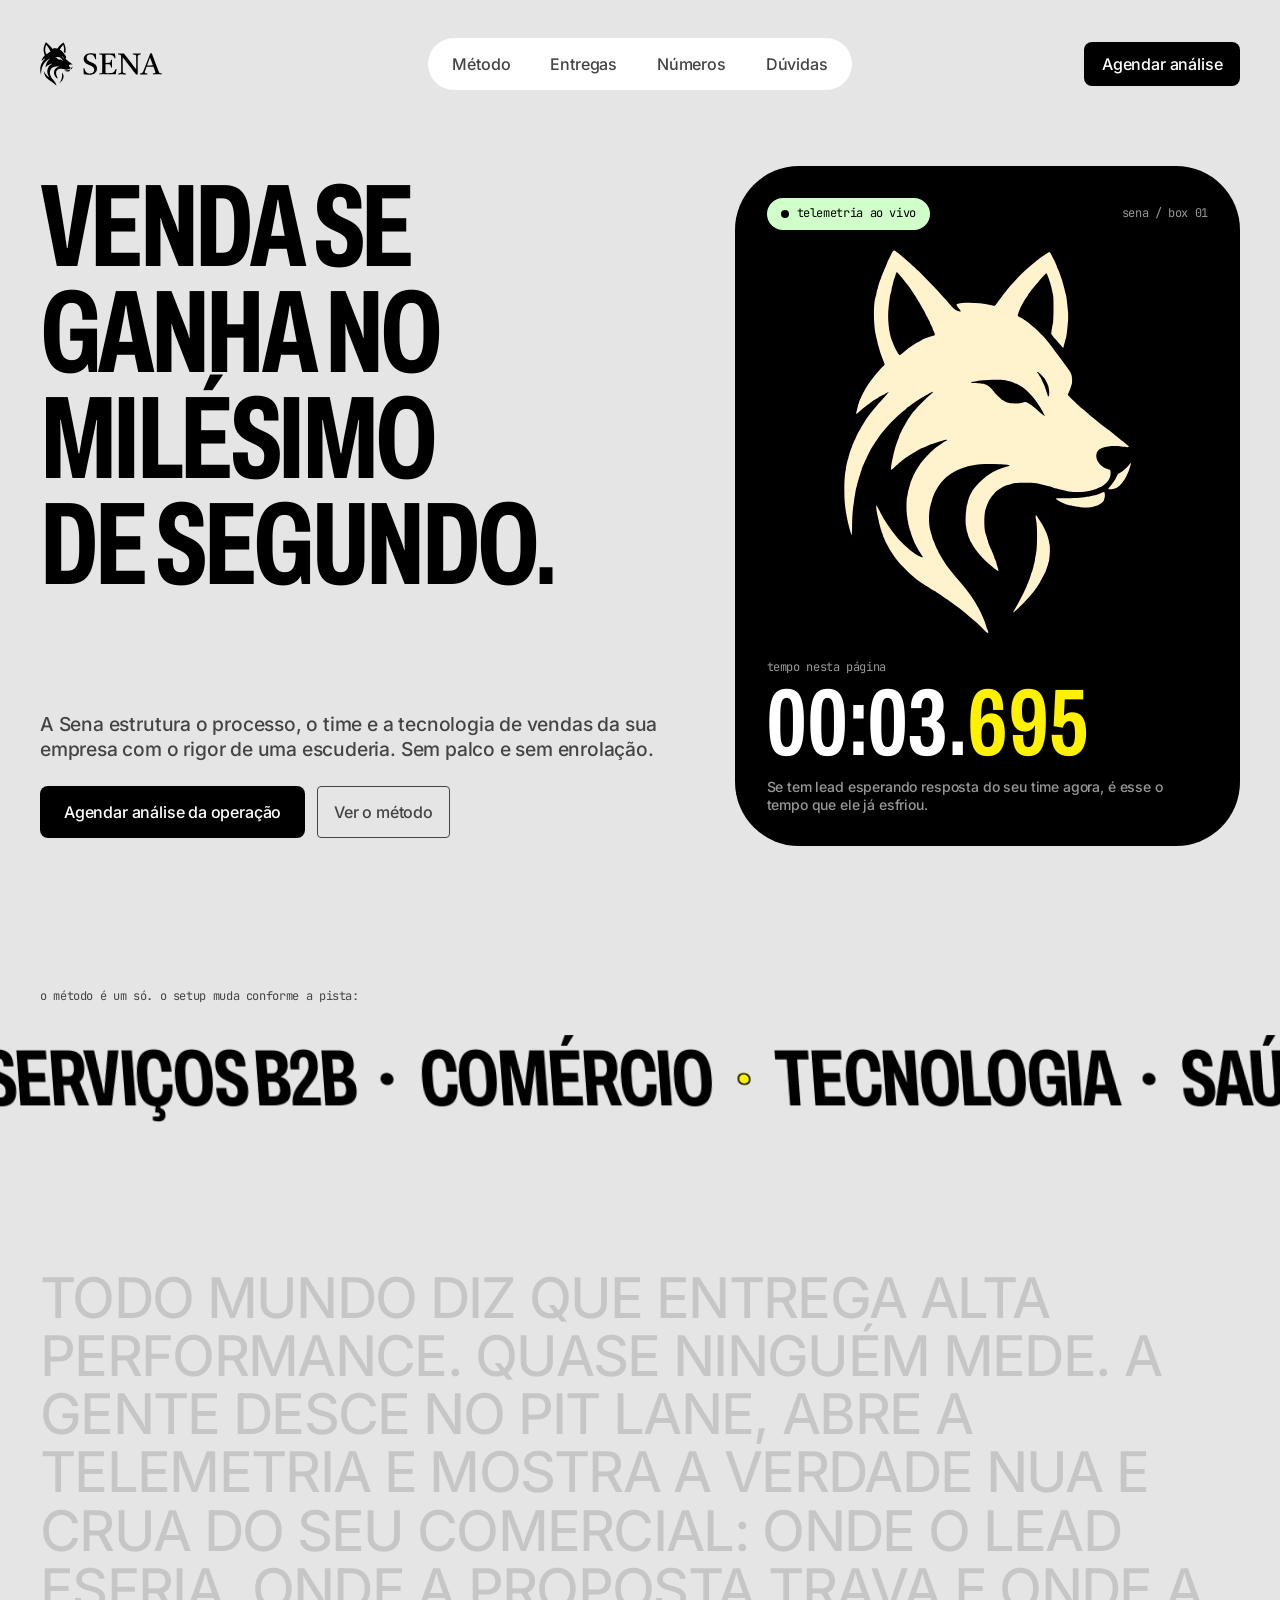
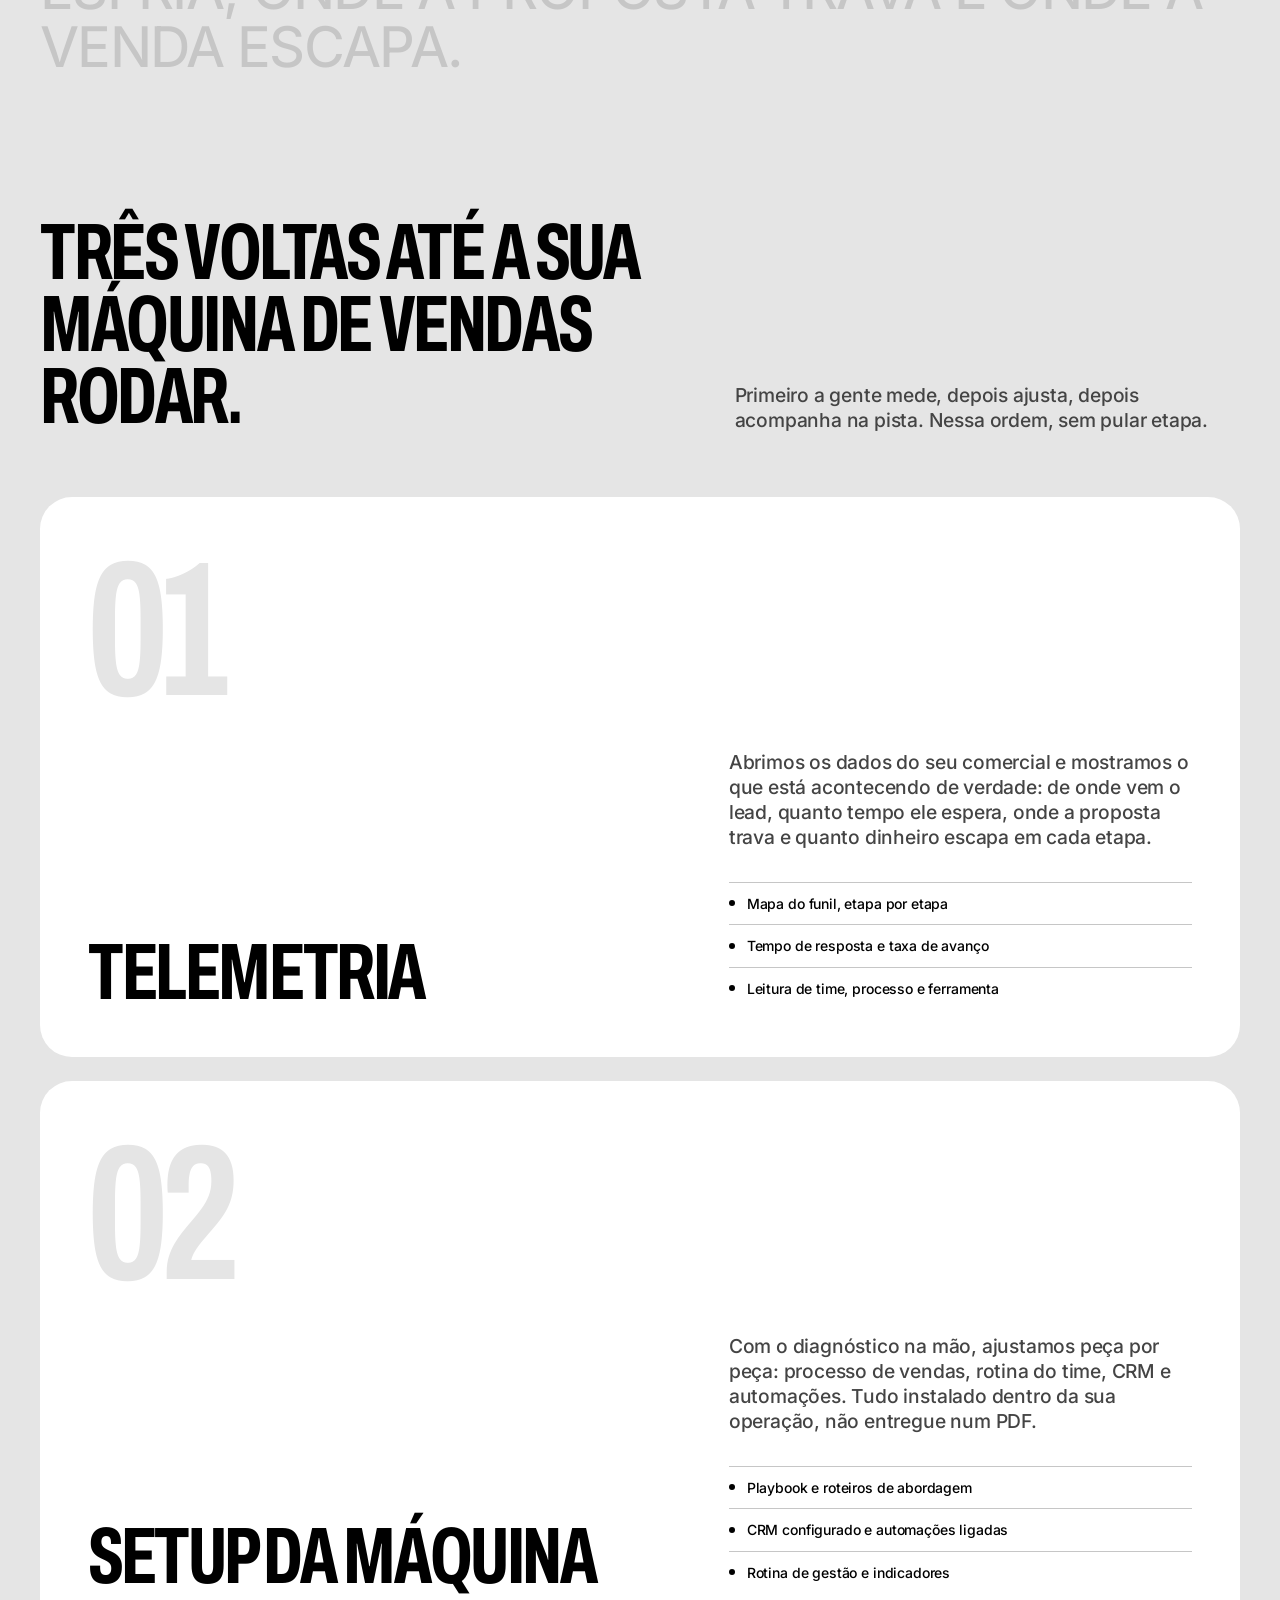
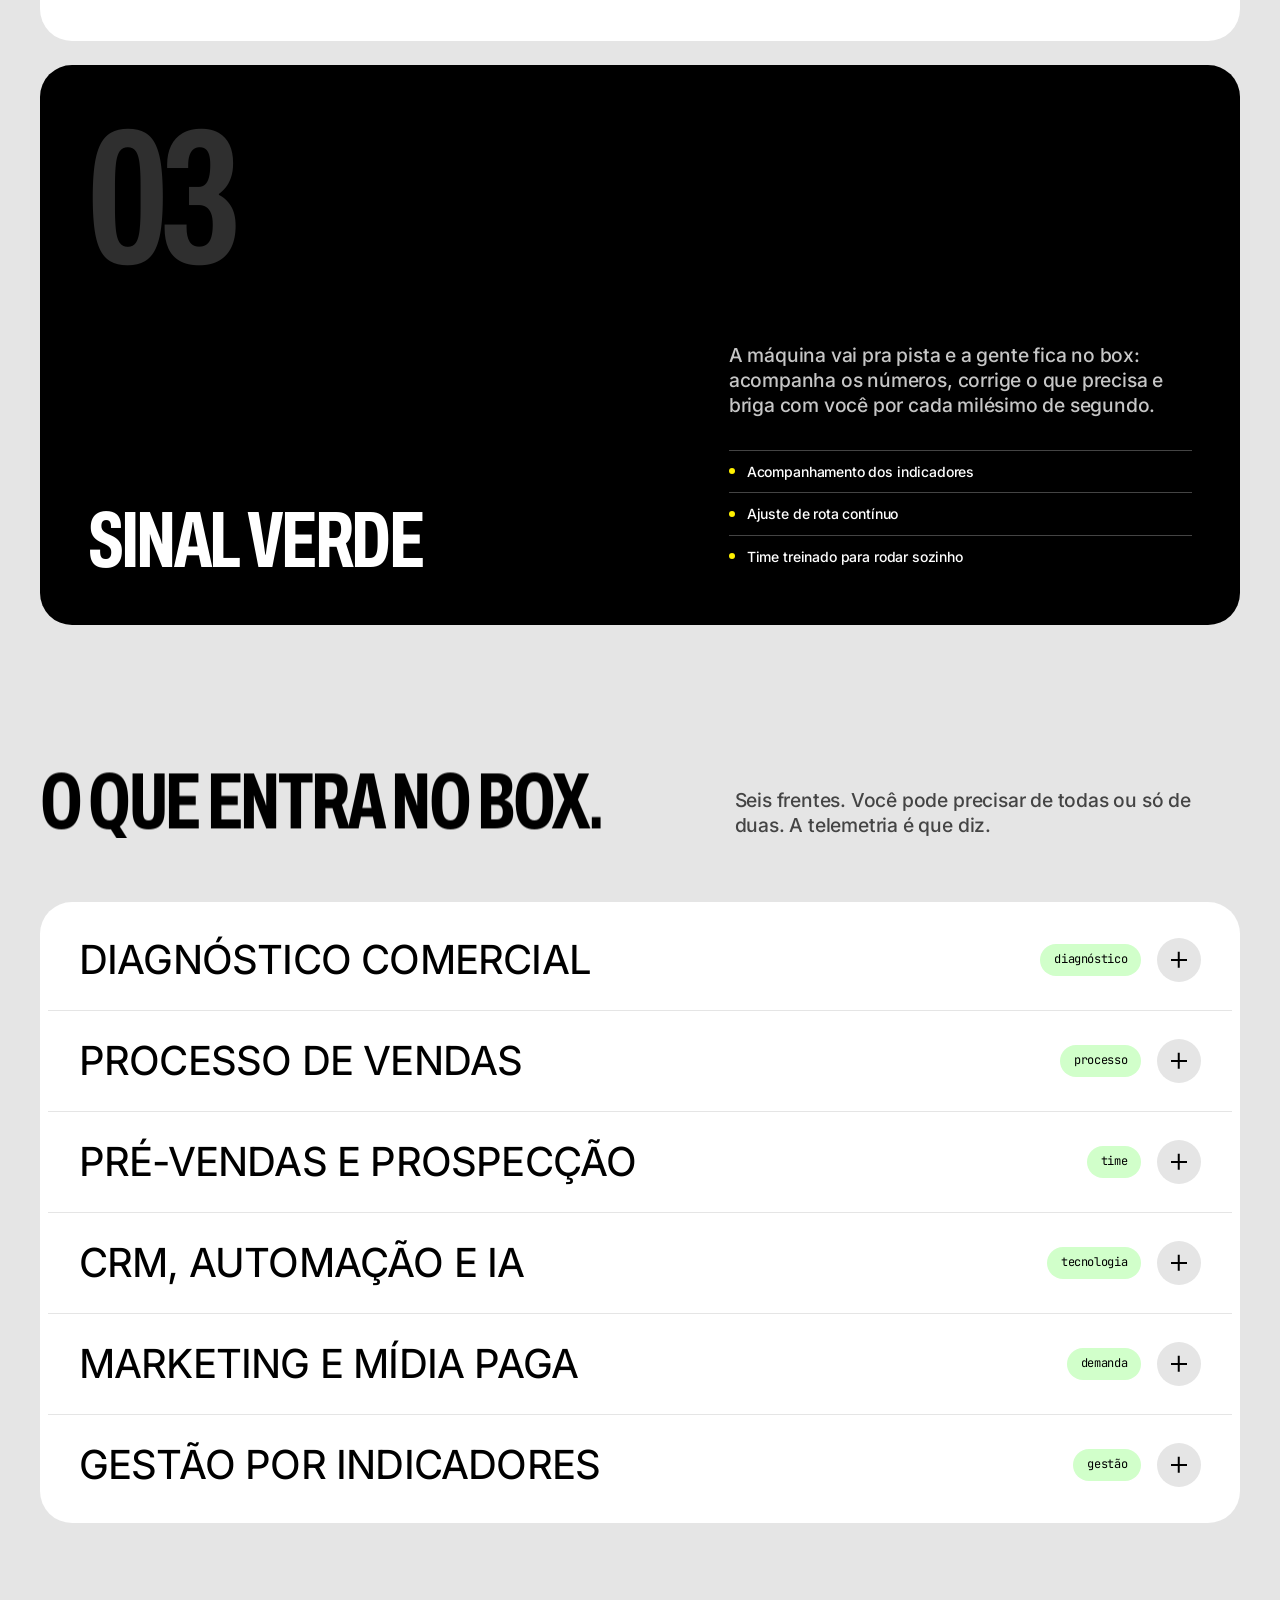
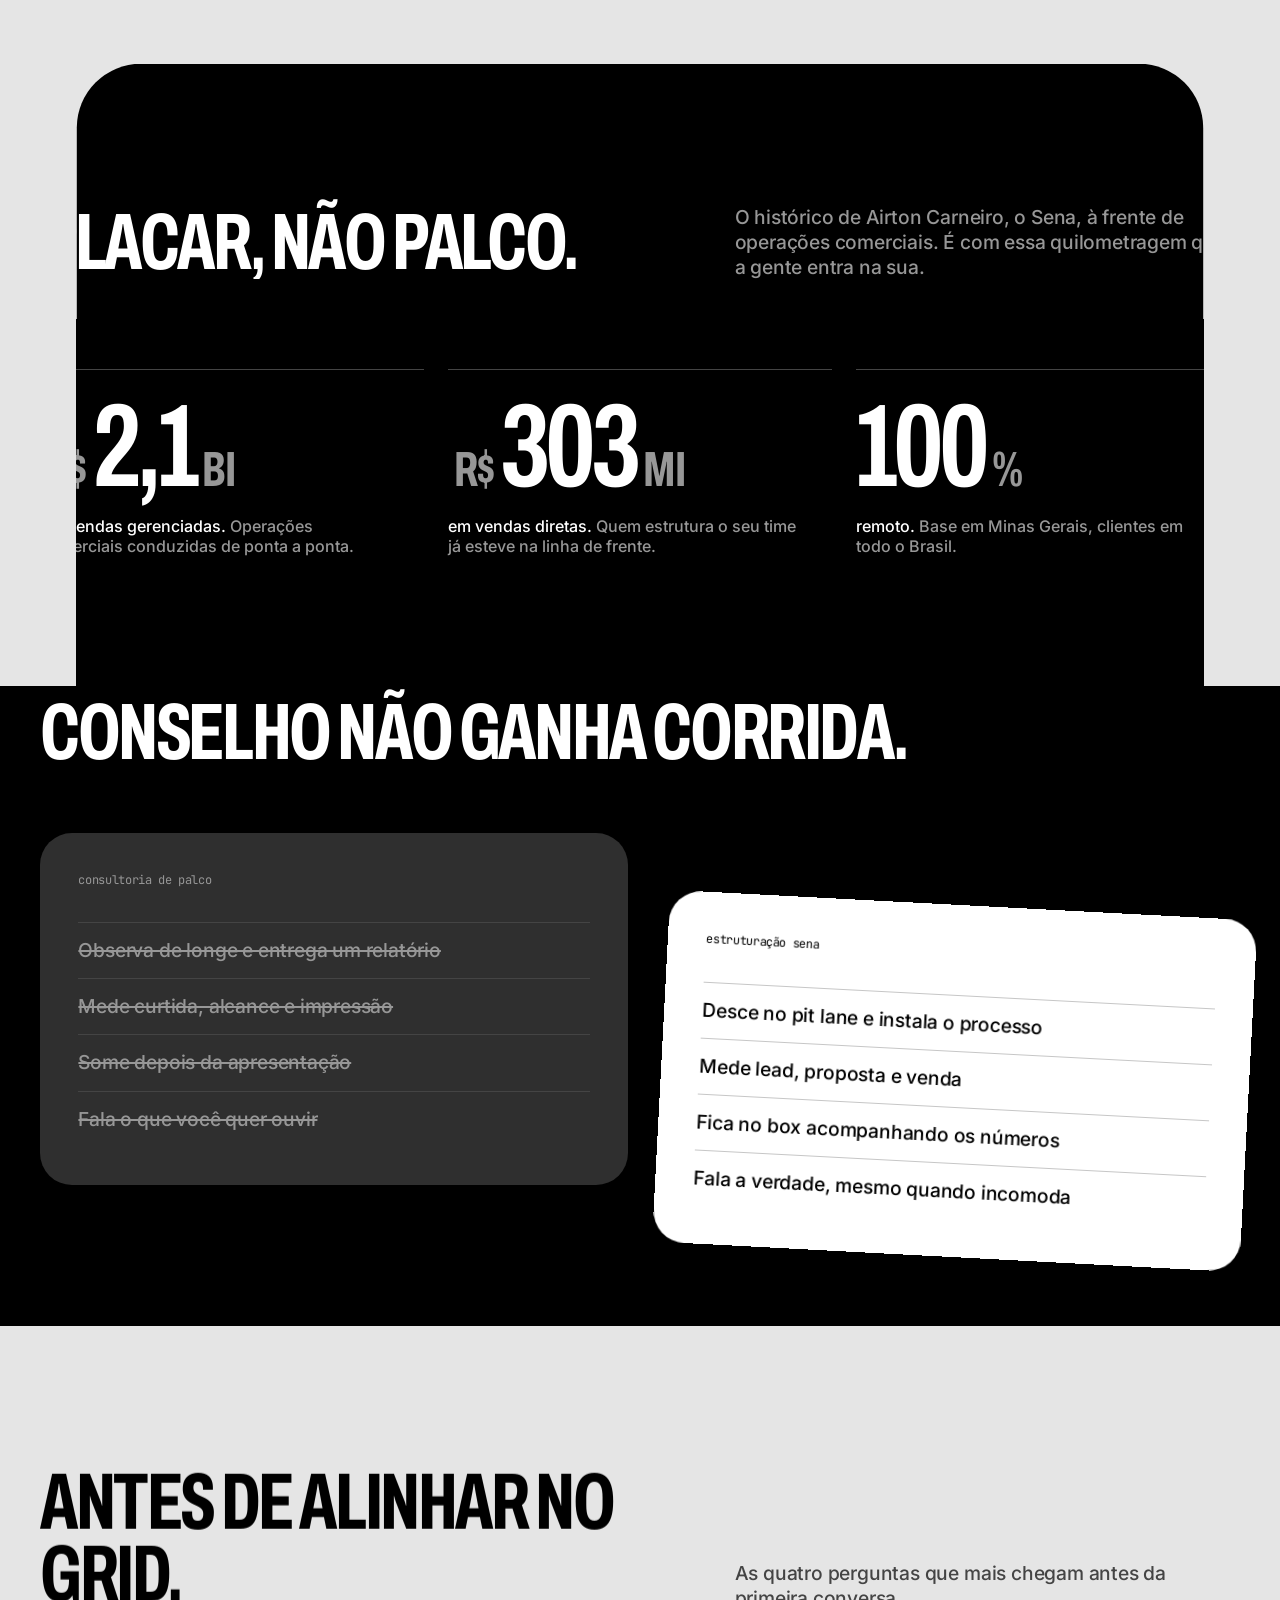
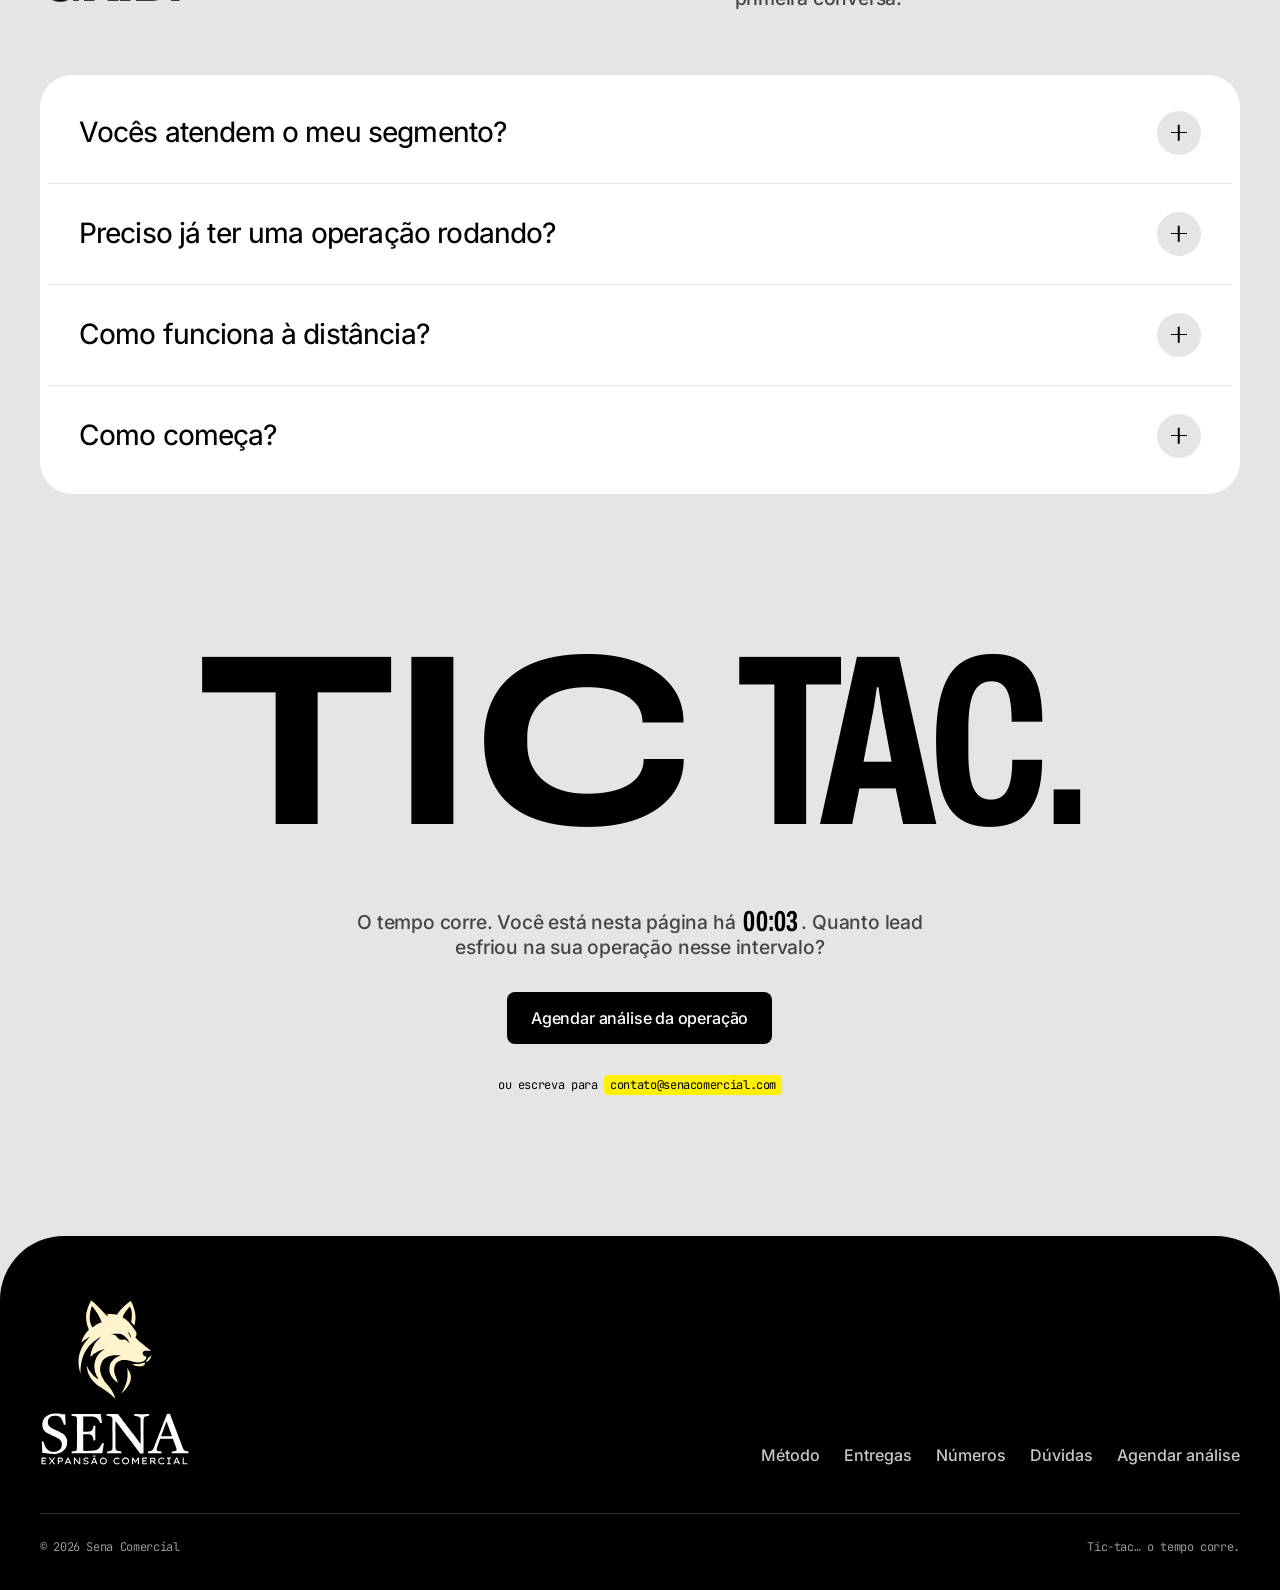
==== index.html @ d9490a7b "site institucional: pagina generica" ====
<!doctype html>
<html lang="pt-BR">
<head>
<meta charset="utf-8">
<meta name="viewport" content="width=device-width, initial-scale=1, viewport-fit=cover">
<title>Sena Comercial — estruturação comercial com rigor de escuderia</title>
<meta name="description" content="A Sena estrutura o processo, o time e a tecnologia de vendas da sua empresa. Diagnóstico, setup e acompanhamento, sem enrolação.">
<meta name="theme-color" content="#e5e5e5">
<link rel="canonical" href="https://senacomercial.com/">
<meta property="og:type" content="website">
<meta property="og:locale" content="pt_BR">
<meta property="og:url" content="https://senacomercial.com/">
<meta property="og:title" content="Sena Comercial — venda se ganha no milésimo de segundo">
<meta property="og:description" content="Estruturação comercial com rigor de escuderia: telemetria, setup da máquina e sinal verde.">
<meta property="og:image" content="https://senacomercial.com/assets/img/og.png">
<meta name="twitter:card" content="summary_large_image">
<link rel="icon" href="/favicon.svg" type="image/svg+xml">
<link rel="preload" href="/assets/fonts/archivo.woff2" as="font" type="font/woff2" crossorigin>
<link rel="preload" href="/assets/fonts/inter.woff2" as="font" type="font/woff2" crossorigin>
<link rel="stylesheet" href="/assets/site.css">
<script>document.documentElement.classList.add('js')</script>
</head>
<body>

<div class="start on-dark" aria-hidden="true">
  <div class="start-lights"><i></i><i></i><i></i><i></i><i></i></div>
  <p class="mono start-label">aguardando a largada</p>
</div>

<header class="nav">
  <div class="nav-in">
    <a class="nav-logo" href="#topo" aria-label="Sena Comercial, início">
      <span class="wolf"></span><span class="sena-word"></span>
    </a>
    <nav class="nav-links" aria-label="Seções">
      <a href="#metodo">Método</a>
      <a href="#entregas">Entregas</a>
      <a href="#numeros">Números</a>
      <a href="#duvidas">Dúvidas</a>
    </nav>
    <a class="btn btn-dark btn-sm" data-cta href="#contato">Agendar análise</a>
  </div>
</header>

<main id="topo">

  <section class="hero">
    <div class="wrap hero-grid">
      <div class="hero-copy">
        <h1 class="display display-xl" aria-label="Venda se ganha no milésimo de segundo.">
          <span class="line" aria-hidden="true"><span class="line-in">Venda se</span></span>
          <span class="line" aria-hidden="true"><span class="line-in">ganha no</span></span>
          <span class="line" aria-hidden="true"><span class="line-in">milésimo</span></span>
          <span class="line" aria-hidden="true"><span class="line-in">de segundo.</span></span>
        </h1>
        <div class="hero-sub" data-hero-fade>
          <p class="lead">A Sena estrutura o processo, o time e a tecnologia de vendas da sua empresa com o rigor de uma escuderia. Sem palco e sem enrolação.</p>
          <div class="hero-actions">
            <a class="btn btn-dark" data-cta data-magnetic href="#contato">Agendar análise da operação</a>
            <a class="btn btn-ghost" href="#metodo">Ver o método</a>
          </div>
        </div>
      </div>

      <aside class="pit on-dark" data-pit aria-label="Cronômetro da sua visita">
        <div class="pit-top">
          <span class="tag"><i class="live-dot"></i>telemetria ao vivo</span>
          <span class="mono">sena / box 01</span>
        </div>
        <div class="pit-wolf" data-pit-wolf><span class="wolf"></span></div>
        <div class="pit-bottom">
          <span class="mono">tempo nesta página</span>
          <span class="timer" data-timer="hero" aria-hidden="true"></span>
          <p class="pit-note">Se tem lead esperando resposta do seu time agora, é esse o tempo que ele já esfriou.</p>
        </div>
      </aside>
    </div>
  </section>

  <section class="segments" aria-label="Segmentos atendidos">
    <div class="wrap"><p class="mono segments-label">o método é um só. o setup muda conforme a pista:</p></div>
    <div class="marquee display display-lg" data-marquee>
      <div class="marquee-track">
        <span>Imobiliário</span><span>Agências</span><span>Serviços B2B</span><span>Comércio</span><span>Tecnologia</span><span>Saúde</span><span>Educação</span><span>Indústria</span>
      </div>
    </div>
  </section>

  <section class="manifesto">
    <div class="wrap">
      <p data-scrub>Todo mundo diz que entrega alta performance. Quase ninguém mede. A gente desce no pit lane, abre a telemetria e mostra a verdade nua e crua do seu comercial: onde o lead esfria, onde a proposta trava e onde a venda escapa.</p>
    </div>
  </section>

  <section class="method" id="metodo">
    <div class="wrap">
      <div class="section-head">
        <h2 class="display display-lg">Três voltas até a sua máquina de vendas rodar.</h2>
        <p class="lead">Primeiro a gente mede, depois ajusta, depois acompanha na pista. Nessa ordem, sem pular etapa.</p>
      </div>
      <ol class="steps">
        <li class="step" data-step>
          <div class="step-head">
            <span class="display step-num" aria-hidden="true">01</span>
            <h3 class="display display-lg">Telemetria</h3>
          </div>
          <div class="step-body">
            <p>Abrimos os dados do seu comercial e mostramos o que está acontecendo de verdade: de onde vem o lead, quanto tempo ele espera, onde a proposta trava e quanto dinheiro escapa em cada etapa.</p>
            <ul class="step-list">
              <li>Mapa do funil, etapa por etapa</li>
              <li>Tempo de resposta e taxa de avanço</li>
              <li>Leitura de time, processo e ferramenta</li>
            </ul>
          </div>
        </li>
        <li class="step" data-step>
          <div class="step-head">
            <span class="display step-num" aria-hidden="true">02</span>
            <h3 class="display display-lg">Setup da máquina</h3>
          </div>
          <div class="step-body">
            <p>Com o diagnóstico na mão, ajustamos peça por peça: processo de vendas, rotina do time, CRM e automações. Tudo instalado dentro da sua operação, não entregue num PDF.</p>
            <ul class="step-list">
              <li>Playbook e roteiros de abordagem</li>
              <li>CRM configurado e automações ligadas</li>
              <li>Rotina de gestão e indicadores</li>
            </ul>
          </div>
        </li>
        <li class="step step-dark on-dark" data-step>
          <div class="step-head">
            <span class="display step-num" aria-hidden="true">03</span>
            <h3 class="display display-lg">Sinal verde</h3>
          </div>
          <div class="step-body">
            <p>A máquina vai pra pista e a gente fica no box: acompanha os números, corrige o que precisa e briga com você por cada milésimo de segundo.</p>
            <ul class="step-list">
              <li>Acompanhamento dos indicadores</li>
              <li>Ajuste de rota contínuo</li>
              <li>Time treinado para rodar sozinho</li>
            </ul>
          </div>
        </li>
      </ol>
    </div>
  </section>

  <section class="deliver" id="entregas">
    <div class="wrap">
      <div class="section-head">
        <h2 class="display display-lg">O que entra no box.</h2>
        <p class="lead">Seis frentes. Você pode precisar de todas ou só de duas. A telemetria é que diz.</p>
      </div>
      <div class="acc" data-acc>
        <div class="acc-item">
          <button class="acc-btn" aria-expanded="false"><span class="heading">Diagnóstico comercial</span><span class="tag">diagnóstico</span><i class="acc-icon"></i></button>
          <div class="acc-panel"><div><p>Uma leitura completa do seu funil, do primeiro contato ao contrato assinado. Você sai sabendo exatamente o que precisa ser feito e em que ordem.</p></div></div>
        </div>
        <div class="acc-item">
          <button class="acc-btn" aria-expanded="false"><span class="heading">Processo de vendas</span><span class="tag">processo</span><i class="acc-icon"></i></button>
          <div class="acc-panel"><div><p>Etapas claras, roteiros de abordagem, cadência de follow-up e critérios de qualificação. O jeito de vender deixa de morar na cabeça de um vendedor e vira padrão do time.</p></div></div>
        </div>
        <div class="acc-item">
          <button class="acc-btn" aria-expanded="false"><span class="heading">Pré-vendas e prospecção</span><span class="tag">time</span><i class="acc-icon"></i></button>
          <div class="acc-panel"><div><p>Estrutura de SDR para responder rápido quem chega e ir atrás de quem ainda não chegou. Lista, abordagem, cadência e meta de reunião marcada.</p></div></div>
        </div>
        <div class="acc-item">
          <button class="acc-btn" aria-expanded="false"><span class="heading">CRM, automação e IA</span><span class="tag">tecnologia</span><i class="acc-icon"></i></button>
          <div class="acc-panel"><div><p>CRM configurado do jeito que o seu time usa, automações que tiram tarefa repetida da frente e agentes de IA onde eles de fato ganham tempo.</p></div></div>
        </div>
        <div class="acc-item">
          <button class="acc-btn" aria-expanded="false"><span class="heading">Marketing e mídia paga</span><span class="tag">demanda</span><i class="acc-icon"></i></button>
          <div class="acc-panel"><div><p>Campanhas e criativos pensados para gerar conversa de venda, não curtida. O marketing passa a ser cobrado pelo que o comercial fecha.</p></div></div>
        </div>
        <div class="acc-item">
          <button class="acc-btn" aria-expanded="false"><span class="heading">Gestão por indicadores</span><span class="tag">gestão</span><i class="acc-icon"></i></button>
          <div class="acc-panel"><div><p>Painel com os números que importam e uma rotina de acompanhamento. Você para de gerir por sensação e passa a decidir olhando o placar.</p></div></div>
        </div>
      </div>
    </div>
  </section>

  <section class="numbers on-dark" id="numeros" data-numbers>
    <div class="wrap">
      <div class="section-head">
        <h2 class="display display-lg">Placar, não palco.</h2>
        <p class="lead">O histórico de Airton Carneiro, o Sena, à frente de operações comerciais. É com essa quilometragem que a gente entra na sua.</p>
      </div>
      <dl class="stats">
        <div class="stat">
          <dt class="display stat-n"><small>R$</small><span data-count="2.1" data-dec="1">2,1</span><small>bi</small></dt>
          <dd><p><strong>em vendas gerenciadas.</strong> Operações comerciais conduzidas de ponta a ponta.</p></dd>
        </div>
        <div class="stat">
          <dt class="display stat-n"><small>R$</small><span data-count="303" data-dec="0">303</span><small>mi</small></dt>
          <dd><p><strong>em vendas diretas.</strong> Quem estrutura o seu time já esteve na linha de frente.</p></dd>
        </div>
        <div class="stat">
          <dt class="display stat-n"><span data-count="100" data-dec="0">100</span><small>%</small></dt>
          <dd><p><strong>remoto.</strong> Base em Minas Gerais, clientes em todo o Brasil.</p></dd>
        </div>
      </dl>
    </div>
  </section>

  <section class="versus on-dark">
    <div class="wrap">
      <h2 class="display display-lg">Conselho não ganha corrida.</h2>
      <div class="versus-grid">
        <div class="vcard vcard-a">
          <p class="mono">consultoria de palco</p>
          <ul>
            <li>Observa de longe e entrega um relatório</li>
            <li>Mede curtida, alcance e impressão</li>
            <li>Some depois da apresentação</li>
            <li>Fala o que você quer ouvir</li>
          </ul>
        </div>
        <div class="vcard vcard-b">
          <p class="mono">estruturação sena</p>
          <ul>
            <li>Desce no pit lane e instala o processo</li>
            <li>Mede lead, proposta e venda</li>
            <li>Fica no box acompanhando os números</li>
            <li>Fala a verdade, mesmo quando incomoda</li>
          </ul>
        </div>
      </div>
    </div>
  </section>

  <section class="faq" id="duvidas">
    <div class="wrap">
      <div class="section-head">
        <h2 class="display display-lg">Antes de alinhar no grid.</h2>
        <p class="lead">As quatro perguntas que mais chegam antes da primeira conversa.</p>
      </div>
      <div class="acc" data-acc>
        <div class="acc-item">
          <button class="acc-btn" aria-expanded="false"><span class="heading">Vocês atendem o meu segmento?</span><i class="acc-icon"></i></button>
          <div class="acc-panel"><div><p>Se a sua empresa tem lead chegando e alguém vendendo, sim. O método é o mesmo para imobiliário, agências, serviços, comércio e outros mercados. O que muda é o setup.</p></div></div>
        </div>
        <div class="acc-item">
          <button class="acc-btn" aria-expanded="false"><span class="heading">Preciso já ter uma operação rodando?</span><i class="acc-icon"></i></button>
          <div class="acc-panel"><div><p>Precisa. Nosso trabalho é diagnosticar e ajustar quem já vende e quer vender mais com a estrutura que tem. Sem histórico não existe telemetria para ler.</p></div></div>
        </div>
        <div class="acc-item">
          <button class="acc-btn" aria-expanded="false"><span class="heading">Como funciona à distância?</span><i class="acc-icon"></i></button>
          <div class="acc-panel"><div><p>A operação é 100% remota. As reuniões são por vídeo e o trabalho acontece dentro do seu CRM e dos seus números, com o seu time.</p></div></div>
        </div>
        <div class="acc-item">
          <button class="acc-btn" aria-expanded="false"><span class="heading">Como começa?</span><i class="acc-icon"></i></button>
          <div class="acc-panel"><div><p>Com a análise da operação: uma conversa em que olhamos os seus números e dizemos o que precisa ser feito. Se fizer sentido para os dois lados, partimos para a telemetria.</p></div></div>
        </div>
      </div>
    </div>
  </section>

  <section class="cta" id="contato">
    <div class="wrap">
      <h2 class="tictac" data-tictac aria-label="Tic-tac."><span aria-hidden="true">Tic</span><span aria-hidden="true">Tac.</span></h2>
      <div class="cta-body">
        <p class="lead">O tempo corre. Você está nesta página há <span class="timer" data-timer="cta" aria-hidden="true"></span>. Quanto lead esfriou na sua operação nesse intervalo?</p>
        <a class="btn btn-dark" data-cta data-magnetic href="#contato">Agendar análise da operação</a>
        <p class="mono cta-mail">ou escreva para <a data-mail href="mailto:contato@senacomercial.com">contato@senacomercial.com</a></p>
      </div>
    </div>
  </section>

</main>

<footer class="footer on-dark">
  <div class="wrap">
    <div class="footer-top">
      <a class="footer-logo" href="#topo" aria-label="Sena Expansão Comercial, voltar ao início">
        <span class="wolf"></span><span class="wordmark"></span>
      </a>
      <nav class="footer-links" aria-label="Rodapé">
        <a href="#metodo">Método</a>
        <a href="#entregas">Entregas</a>
        <a href="#numeros">Números</a>
        <a href="#duvidas">Dúvidas</a>
        <a data-cta href="#contato">Agendar análise</a>
      </nav>
    </div>
    <div class="footer-bottom mono">
      <span>© <span data-year>2026</span> Sena Comercial</span>
      <span>Tic-tac… o tempo corre.</span>
    </div>
  </div>
</footer>

<script src="/assets/vendor/gsap.min.js"></script>
<script src="/assets/vendor/ScrollTrigger.min.js"></script>
<script src="/assets/vendor/lenis.min.js"></script>
<script src="/assets/site.js"></script>
</body>
</html>
---- assets/site.css ----
/* sena comercial — site.css
   tokens seguem o DESIGN.md (brutalist editorial em canvas cinza quente) */

@font-face { font-family: "Archivo"; src: url(fonts/archivo.woff2) format("woff2"); font-weight: 100 900; font-stretch: 62% 125%; font-display: swap; }
@font-face { font-family: "Inter"; src: url(fonts/inter.woff2) format("woff2"); font-weight: 100 900; font-display: swap; }
@font-face { font-family: "JetBrains Mono"; src: url(fonts/jetbrains-mono.woff2) format("woff2"); font-weight: 400; font-display: swap; }

:root {
  --black: #000000;
  --white: #ffffff;
  --canvas: #e5e5e5;
  --mist: #f3f3f3;
  --ash: #c6c6c6;
  --smoke: #979797;
  --slate: #444444;
  --graphite: #2f2f2f;
  --mint: #d1ffca;
  --yellow: #fff100;
  --cream: #fff3ce; /* cor original do lobo na logo */

  --f-display: "Archivo", "Arial Narrow", "Helvetica Neue", Arial, sans-serif;
  --f-body: "Inter", ui-sans-serif, system-ui, -apple-system, "Segoe UI", Roboto, sans-serif;
  --f-mono: "JetBrains Mono", ui-monospace, SFMono-Regular, Menlo, Consolas, monospace;

  --page: 1200px;
  --gutter: 24px;
  --nav-h: 8rem;
  --section: clamp(80px, 11vw, 160px);
  --ease-out: cubic-bezier(.16, 1, .3, 1);

  box-sizing: border-box;
  padding-top: env(safe-area-inset-top, 0px);
  padding-bottom: env(safe-area-inset-bottom, 0px);
}

*, *::before, *::after { box-sizing: border-box; }
html { scroll-padding-top: 96px; -webkit-text-size-adjust: 100%; }
body {
  margin: 0;
  background: var(--canvas);
  color: var(--black);
  font: 500 16px/1.25 var(--f-body);
  -webkit-font-smoothing: antialiased;
  overflow-x: clip;
}
h1, h2, h3, p, ul, ol, dl, dd, figure { margin: 0; padding: 0; }
ul, ol { list-style: none; }
a { color: inherit; text-decoration: none; }
button { font: inherit; color: inherit; background: none; border: 0; padding: 0; cursor: pointer; text-align: inherit; }
img, svg { display: block; max-width: 100%; }
:focus-visible { outline: 2px solid var(--black); outline-offset: 3px; border-radius: 4px; }
.on-dark :focus-visible, .on-dark:focus-visible { outline-color: var(--yellow); }
::selection { background: var(--yellow); color: var(--black); }

.wrap { width: 100%; max-width: calc(var(--page) + var(--gutter) * 2); margin-inline: auto; padding-inline: var(--gutter); }
.sr-only { position: absolute; width: 1px; height: 1px; overflow: hidden; clip: rect(0 0 0 0); white-space: nowrap; }

/* ---------- tipografia ---------- */
.display {
  font-family: var(--f-display);
  font-stretch: 62%;
  font-weight: 700;
  text-transform: uppercase;
  line-height: .9;
  letter-spacing: -.03em;
}
.display-xl { font-size: clamp(60px, 9.2vw, 130px); }
.display-lg { font-size: clamp(48px, 6.6vw, 80px); }
.heading {
  font-weight: 450;
  font-size: clamp(26px, 3.4vw, 40px);
  line-height: 1.1;
  letter-spacing: -.02em;
  text-transform: uppercase;
}
.mono { font: 400 12px/1.6 var(--f-mono); letter-spacing: -.03em; }
.lead { font-size: clamp(17px, 1.5vw, 20px); line-height: 1.3; letter-spacing: -.01em; color: var(--slate); max-width: 34em; }
.tag {
  display: inline-flex; align-items: center; gap: 8px;
  background: var(--mint); color: var(--black);
  border-radius: 64px; padding: 6px 14px;
  font: 400 12px/1.6 var(--f-mono); letter-spacing: -.03em;
  white-space: nowrap;
}

/* linhas mascaradas (reveal). o padding protege acentos de É/Ã do corte */
.line { display: block; overflow: hidden; padding-top: .14em; margin-top: -.14em; }
.line-in { display: block; will-change: transform; }

/* ---------- botões ---------- */
.btn {
  display: inline-flex; align-items: center; justify-content: center;
  min-height: 52px; padding: 16px 24px; border-radius: 8px;
  font: 500 16px/1 var(--f-body); letter-spacing: -.011em;
  white-space: nowrap; will-change: transform;
  transition: background-color .25s, color .25s, border-color .25s;
}
.btn-dark { background: var(--black); color: var(--white); }
.btn-dark:hover { background: var(--graphite); }
.btn-light { background: var(--white); color: var(--black); }
.btn-light:hover { background: var(--mint); }
.btn-ghost { border: 1.5px solid var(--slate); color: var(--slate); border-radius: 4px; padding-inline: 16px; }
.btn-ghost:hover { background: var(--black); border-color: var(--black); color: var(--white); }
.btn-sm { min-height: 44px; padding: 12px 18px; }

/* ---------- logo (máscara: uma arte, qualquer cor) ---------- */
.wolf, .sena-word, .wordmark {
  display: block; background: currentColor;
  -webkit-mask: var(--m) center / contain no-repeat; mask: var(--m) center / contain no-repeat;
}
.wolf { --m: url(img/wolf.svg); aspect-ratio: 933 / 1242; }
.sena-word { --m: url(img/sena.svg); aspect-ratio: 2103 / 588; }
.wordmark { --m: url(img/wordmark.svg); aspect-ratio: 2103 / 738; }

/* ---------- largada (preloader) ---------- */
.start {
  position: fixed; inset: 0; z-index: 100;
  background: var(--black); color: var(--white);
  display: none; flex-direction: column; align-items: center; justify-content: center; gap: 28px;
}
.js .start { display: flex; animation: start-failsafe 0s 6s forwards; }
@keyframes start-failsafe { to { visibility: hidden; } }
.start-lights { display: flex; gap: clamp(10px, 2vw, 18px); }
.start-lights i {
  width: clamp(28px, 5vw, 44px); aspect-ratio: 1; border-radius: 50%;
  background: var(--graphite);
}
.start-lights i.on { background: var(--yellow); }
.start-label { color: var(--smoke); }

/* ---------- nav ---------- */
.nav {
  position: sticky; top: env(safe-area-inset-top, 0px); z-index: 50;
  height: var(--nav-h);
  display: flex; align-items: center;
  transition: height .5s var(--ease-out), transform .5s var(--ease-out);
  pointer-events: none;
}
.nav-in {
  pointer-events: auto;
  display: grid; grid-template-columns: 1fr auto 1fr; align-items: center; gap: 16px;
  width: 100%; max-width: calc(var(--page) + var(--gutter) * 2); margin-inline: auto;
  padding: 8px var(--gutter);
  border-radius: 48px;
  transition: max-width .6s var(--ease-out), background-color .4s, padding .6s var(--ease-out);
}
.nav-logo { display: inline-flex; align-items: center; gap: 10px; justify-self: start; }
.nav-logo .wolf { height: 44px; }
.nav-logo .sena-word { height: 22px; }
.nav-links {
  display: flex; gap: 4px; background: var(--white); border-radius: 48px; padding: 6px;
  transition: background-color .4s;
}
.nav-links a {
  padding: 10px 18px; border-radius: 48px; color: var(--slate);
  font-size: 16px; letter-spacing: -.011em;
  transition: background-color .25s, color .25s;
}
.nav-links a:hover { background: var(--canvas); color: var(--black); }
.nav .btn { justify-self: end; }
.nav.is-stuck { height: 5.5rem; }
.nav.is-stuck .nav-in { max-width: 860px; background: var(--white); padding: 8px 8px 8px 20px; }
.nav.is-stuck .nav-links { background: transparent; }
.nav.is-hidden { transform: translateY(-110%); }

/* ---------- hero ---------- */
.hero { padding-block: clamp(16px, 3vw, 40px) var(--section); }
.hero-grid { display: grid; grid-template-columns: 1.12fr .88fr; gap: clamp(24px, 4vw, 64px); align-items: stretch; }
.hero-copy { display: flex; flex-direction: column; justify-content: space-between; gap: 40px; padding-block: 8px; }
.hero-sub { display: grid; gap: 24px; }
.hero-actions { display: flex; flex-wrap: wrap; gap: 12px; }

.pit {
  position: relative; isolation: isolate;
  background: var(--black); color: var(--white);
  border-radius: 64px;
  min-height: min(680px, 78vh);
  padding: 32px;
  display: flex; flex-direction: column; justify-content: space-between;
  overflow: hidden;
  perspective: 900px;
}
.pit-top { display: flex; justify-content: space-between; align-items: center; gap: 12px; }
.pit-top .mono { color: var(--smoke); }
.live-dot { width: 8px; height: 8px; border-radius: 50%; background: var(--black); animation: blink 1s steps(2, jump-none) infinite; }
@keyframes blink { 50% { opacity: .15; } }
.pit-wolf {
  position: absolute; z-index: -1;
  inset: 12% 0 31% 0; display: grid; place-items: center;
  transform-style: preserve-3d; will-change: transform;
}
.pit-wolf .wolf { height: 100%; color: var(--cream); }
.pit-bottom { display: grid; gap: 4px; }
.pit-bottom .mono { color: var(--smoke); }
.pit-note { color: var(--smoke); font-size: 14px; line-height: 1.3; letter-spacing: -.011em; max-width: 30em; margin-top: 8px; }

.timer { display: inline-flex; align-items: baseline; font-family: var(--f-display); font-stretch: 62%; font-weight: 700; line-height: .9; letter-spacing: 0; }
.timer b { font-weight: inherit; display: inline-block; width: .43em; text-align: center; }
.timer b.sep { width: .2em; }
.pit .timer { font-size: clamp(64px, 7.4vw, 104px); }
.pit .timer .ms { color: var(--yellow); }

/* ---------- marquee de segmentos ---------- */
.segments { padding-block: 0 var(--section); }
.segments-label { margin-bottom: 24px; color: var(--slate); }
.marquee { overflow: hidden; white-space: nowrap; padding-block: .16em; }
.marquee-track { display: inline-flex; will-change: transform; }
.marquee-track span { display: inline-flex; align-items: center; }
.marquee-track span::after {
  content: ""; width: .16em; height: .16em; border-radius: 50%; background: var(--black);
  margin-inline: .32em; flex: none;
}
.marquee-track span:nth-child(4n)::after { background: var(--yellow); box-shadow: inset 0 0 0 1.5px var(--black); }

/* ---------- manifesto ---------- */
.manifesto { padding-block: 0 var(--section); }
.manifesto p { max-width: 21em; font-size: clamp(28px, 4.4vw, 56px); letter-spacing: -.03em; line-height: 1.04; text-transform: uppercase; font-weight: 450; }
.manifesto .w { color: var(--ash); transition: color .2s linear; }
.manifesto .w.lit { color: var(--black); }

/* ---------- método (cards empilhados) ---------- */
.method { padding-block: 0 var(--section); }
.section-head { display: grid; grid-template-columns: 1.12fr .88fr; gap: clamp(24px, 4vw, 64px); align-items: end; margin-bottom: clamp(32px, 5vw, 64px); }
.steps { display: grid; gap: 24px; }
.step {
  position: sticky; top: 104px;
  background: var(--white); border-radius: 32px;
  padding: clamp(24px, 4vw, 48px);
  min-height: min(560px, 68vh);
  display: grid; grid-template-columns: 1.12fr .88fr; gap: clamp(24px, 4vw, 64px);
  transform-origin: 50% 0; will-change: transform;
}
.step-dark { background: var(--black); color: var(--white); }
.step-head { display: flex; flex-direction: column; justify-content: space-between; gap: 32px; }
.step-num { font-size: clamp(96px, 15vw, 200px); color: var(--canvas); }
.step-dark .step-num { color: var(--graphite); }
.step-body { display: flex; flex-direction: column; justify-content: flex-end; gap: 32px; }
.step-body p { font-size: clamp(17px, 1.5vw, 20px); line-height: 1.3; letter-spacing: -.01em; color: var(--slate); }
.step-dark .step-body p { color: var(--ash); }
.step-list li { padding-block: 12px; border-top: 1px solid var(--ash); font-size: 14px; letter-spacing: -.011em; display: flex; gap: 12px; }
.step-dark .step-list li { border-color: var(--slate); }
.step-list li::before { content: ""; flex: none; width: 6px; height: 6px; margin-top: .42em; border-radius: 50%; background: currentColor; }
.step-dark .step-list li::before { background: var(--yellow); }

/* ---------- entregas (acordeão) ---------- */
.deliver { padding-block: 0 var(--section); }
.acc { background: var(--white); border-radius: 32px; padding: 8px; }
.acc-item + .acc-item { border-top: 1px solid var(--canvas); }
.acc-btn {
  width: 100%; display: grid; grid-template-columns: 1fr auto 44px; align-items: center; gap: 16px;
  padding: clamp(16px, 2.2vw, 28px) clamp(16px, 2.4vw, 32px);
  border-radius: 24px;
  transition: background-color .3s, color .3s;
}
.acc-btn:hover, .acc-item.open .acc-btn { background: var(--black); color: var(--white); }
.acc-icon { position: relative; width: 44px; height: 44px; border-radius: 50%; background: var(--canvas); color: var(--black); transition: transform .5s var(--ease-out), background-color .3s; }
.acc-icon::before, .acc-icon::after { content: ""; position: absolute; left: 14px; right: 14px; top: 50%; height: 1.5px; margin-top: -.75px; background: currentColor; }
.acc-icon::after { transform: rotate(90deg); }
.acc-btn:hover .acc-icon, .acc-item.open .acc-icon { background: var(--yellow); }
.acc-item.open .acc-icon { transform: rotate(45deg); }
.acc-panel { display: grid; grid-template-rows: 0fr; transition: grid-template-rows .6s var(--ease-out); }
.acc-item.open .acc-panel { grid-template-rows: 1fr; }
.acc-panel > div { overflow: hidden; }
.acc-panel p { padding: 20px clamp(16px, 2.4vw, 32px) 28px; max-width: 46em; color: var(--slate); font-size: 18px; line-height: 1.33; font-weight: 400; }
.faq .heading { font-size: clamp(20px, 2.2vw, 28px); text-transform: none; letter-spacing: -.03em; line-height: 1.2; }
.faq .acc-btn { grid-template-columns: 1fr 44px; }

/* ---------- números (bloco invertido) ---------- */
.numbers {
  background: var(--black); color: var(--white);
  border-radius: 64px 64px 0 0;
  padding-block: var(--section);
  will-change: clip-path;
}
.numbers .lead { color: var(--smoke); }
.stats { display: grid; grid-template-columns: repeat(3, 1fr); gap: 24px; margin-top: clamp(48px, 7vw, 96px); }
.stat { border-top: 1px solid var(--slate); padding-top: 24px; display: grid; gap: 16px; align-content: start; }
.stat-n { font-size: clamp(64px, 9.2vw, 130px); white-space: nowrap; }
.stat-n small { font-size: .42em; letter-spacing: -.01em; color: var(--smoke); margin-inline: .12em; }
.stat p { color: var(--smoke); max-width: 22em; }
.stat p strong { color: var(--white); font-weight: 500; }

/* ---------- conselho vs estruturação ---------- */
.versus { background: var(--black); color: var(--white); padding-bottom: var(--section); }
.versus-grid { display: grid; grid-template-columns: 1fr 1fr; gap: 24px; margin-top: clamp(32px, 5vw, 64px); }
.vcard { border-radius: 32px; padding: clamp(24px, 3vw, 40px); display: grid; gap: 32px; align-content: start; }
.vcard-a { background: var(--graphite); color: var(--smoke); }
.vcard-b { background: var(--white); color: var(--black); }
.vcard li { padding-block: 16px; border-top: 1px solid var(--slate); font-size: clamp(17px, 1.5vw, 20px); line-height: 1.2; letter-spacing: -.01em; }
.vcard-a li { text-decoration: line-through; text-decoration-thickness: 1.5px; }
.vcard-b li { border-color: var(--ash); }

/* ---------- faq ---------- */
.faq { padding-block: var(--section); }

/* ---------- tic-tac (cta final) ---------- */
.cta { padding-block: 0 var(--section); text-align: center; }
.tictac {
  display: flex; justify-content: center; gap: .18em;
  font-size: clamp(72px, 19vw, 300px);
  font-family: var(--f-display); font-weight: 700; text-transform: uppercase; line-height: .9; letter-spacing: -.03em;
}
.tictac span { --wdth: 62; font-variation-settings: "wdth" var(--wdth); font-stretch: normal; }
.cta-body { display: grid; justify-items: center; gap: 32px; margin-top: clamp(32px, 5vw, 56px); }
.cta-body .lead { max-width: 30em; }
.cta-body .timer { font-size: 1.5em; color: var(--black); vertical-align: -.06em; margin-inline: .1em; }
.cta-mail a { background: var(--yellow); padding: 2px 6px; border-radius: 4px; }

/* ---------- rodapé ---------- */
.footer { background: var(--black); color: var(--white); border-radius: 64px 64px 0 0; padding-block: 64px 32px; }
.footer-top { display: flex; justify-content: space-between; align-items: flex-end; gap: 40px; flex-wrap: wrap; }
.footer-logo { display: grid; justify-items: center; gap: 14px; width: 150px; }
.footer-logo .wolf { width: 74px; color: var(--cream); }
.footer-logo .wordmark { width: 100%; }
.footer-links { display: flex; flex-wrap: wrap; gap: 8px 24px; color: var(--ash); }
.footer-links a:hover { color: var(--white); text-decoration: underline; text-underline-offset: 4px; }
.footer-bottom { margin-top: 48px; padding-top: 24px; border-top: 1px solid var(--graphite); display: flex; justify-content: space-between; gap: 16px; flex-wrap: wrap; color: var(--smoke); }

/* ---------- responsivo ---------- */
@media (max-width: 900px) {
  :root { --nav-h: 5.5rem; }
  .nav-links { display: none; }
  .nav-in { grid-template-columns: 1fr auto; }
  .nav.is-stuck .nav-in { margin-inline: 12px; width: auto; flex: 1; }
  .hero-grid, .section-head, .step { grid-template-columns: 1fr; }
  .display-xl { font-size: clamp(52px, 16.4vw, 130px); }
  .pit { border-radius: 40px; min-height: 520px; padding: 24px; }
  .pit .timer { font-size: clamp(56px, 17vw, 104px); }
  .pit-wolf { inset: 15% 0 37% 0; }
  .step { top: 84px; min-height: 0; border-radius: 24px; }
  .step-num { font-size: 96px; }
  .stats, .versus-grid { grid-template-columns: 1fr; }
  .stats { gap: 40px; }
  .numbers, .footer { border-radius: 40px 40px 0 0; }
  .acc-btn { grid-template-columns: 1fr 44px; }
  .acc-btn .tag { display: none; }
  .acc { border-radius: 24px; }
}

@media (prefers-reduced-motion: reduce) {
  .js .start { display: none; }
  .live-dot { animation: none; }
  .nav, .nav-in, .acc-panel, .acc-icon { transition: none; }
}
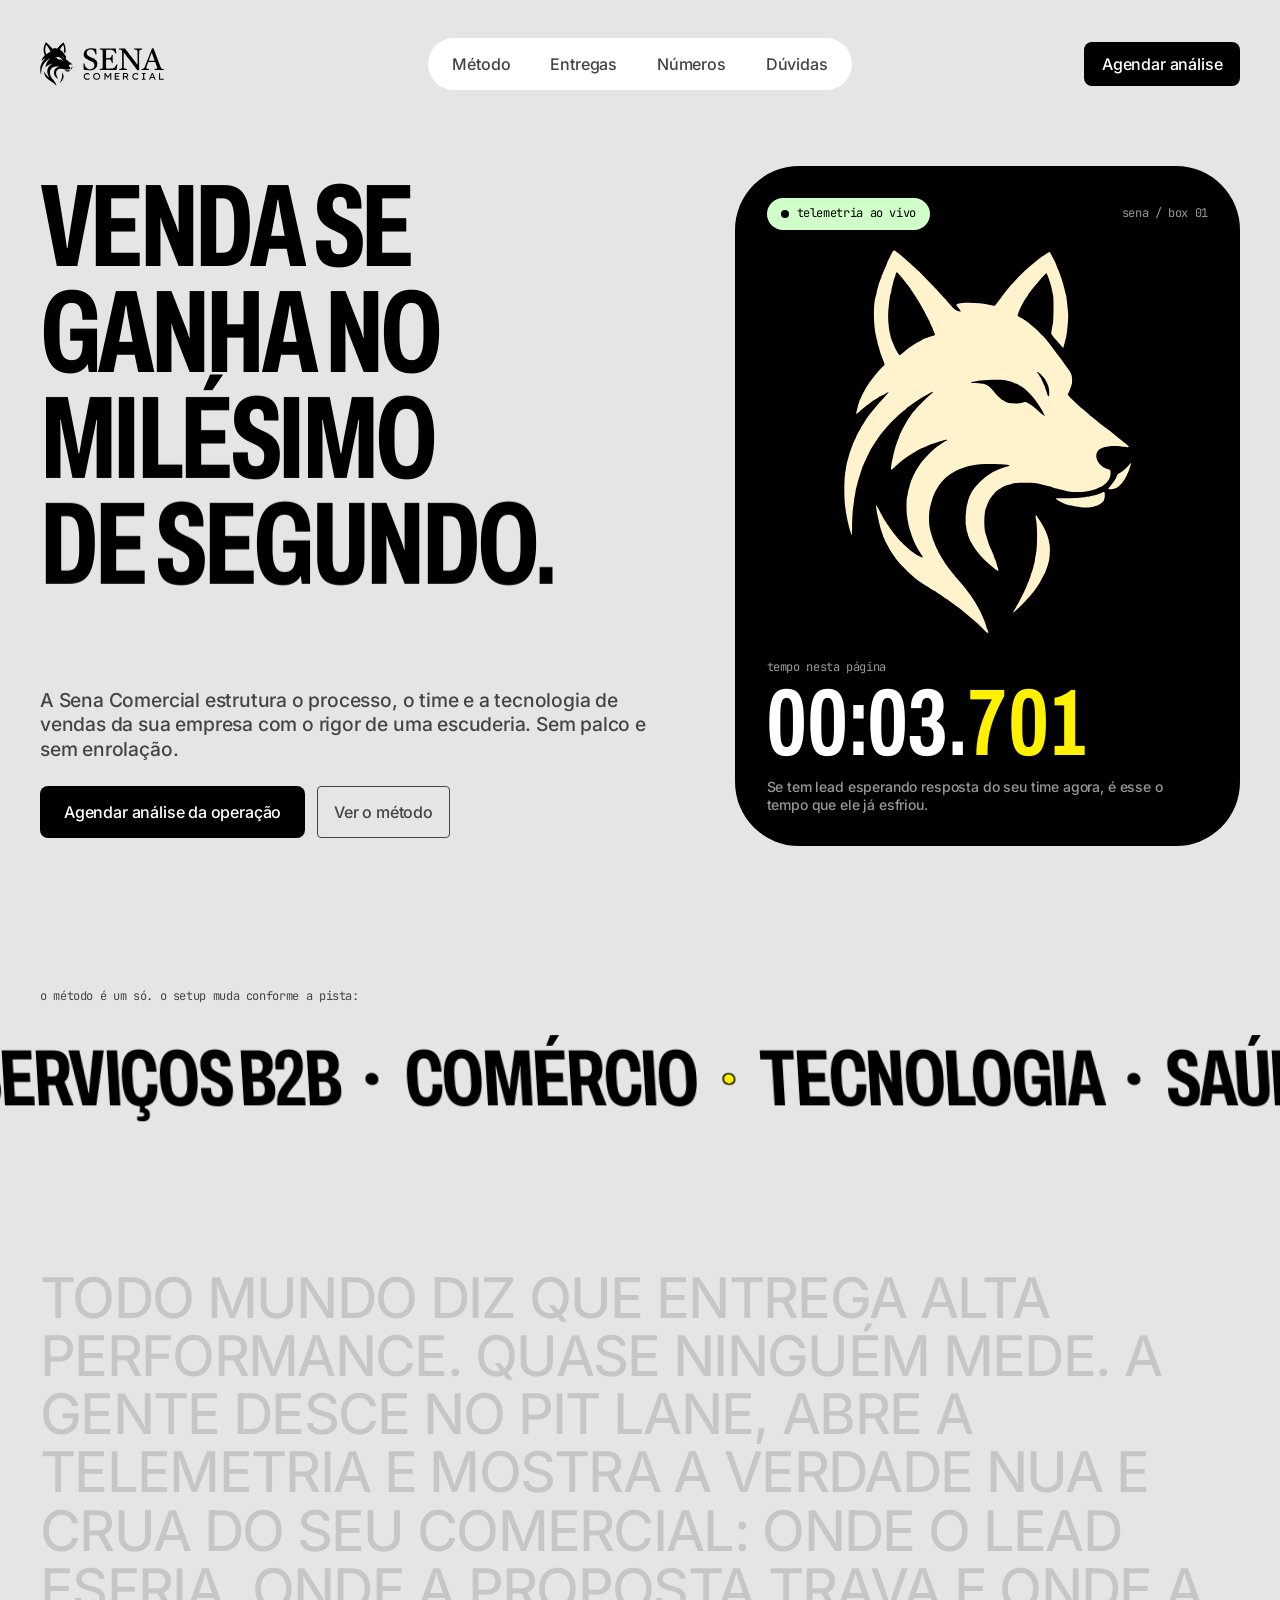
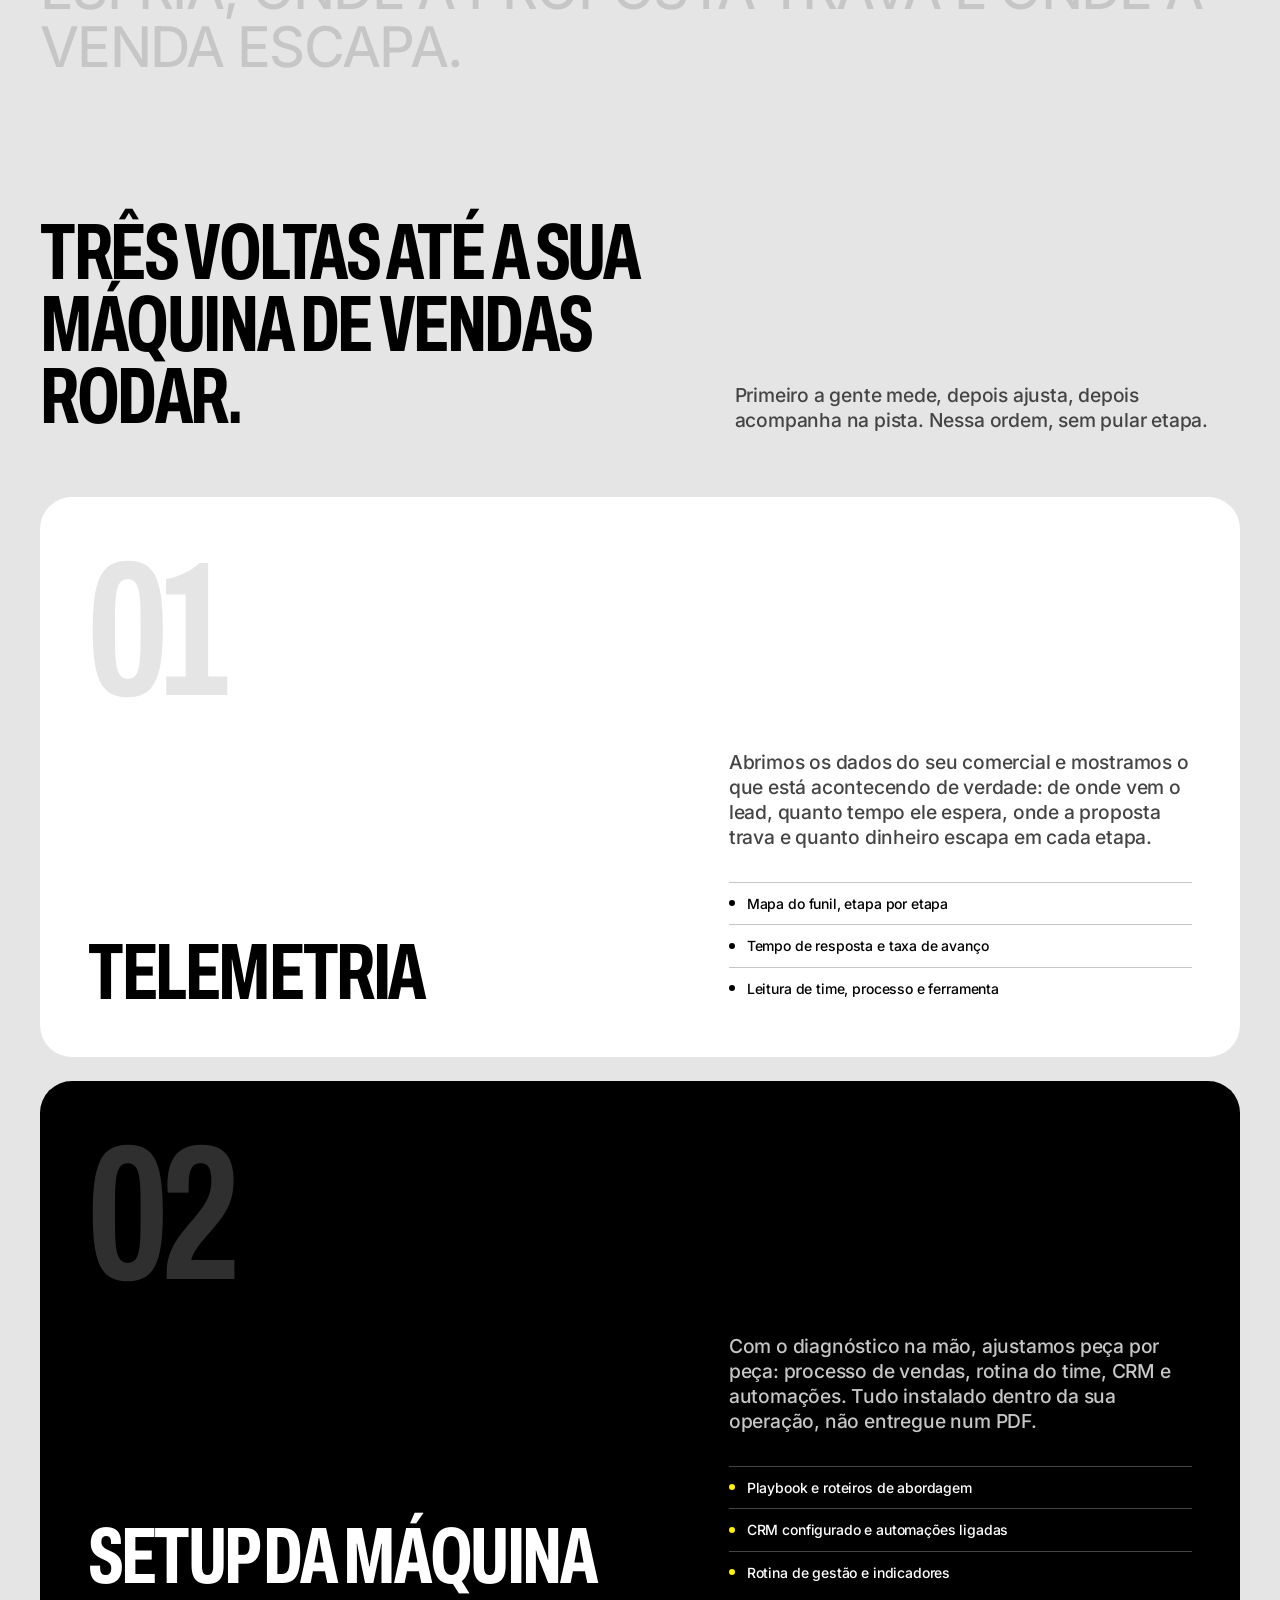
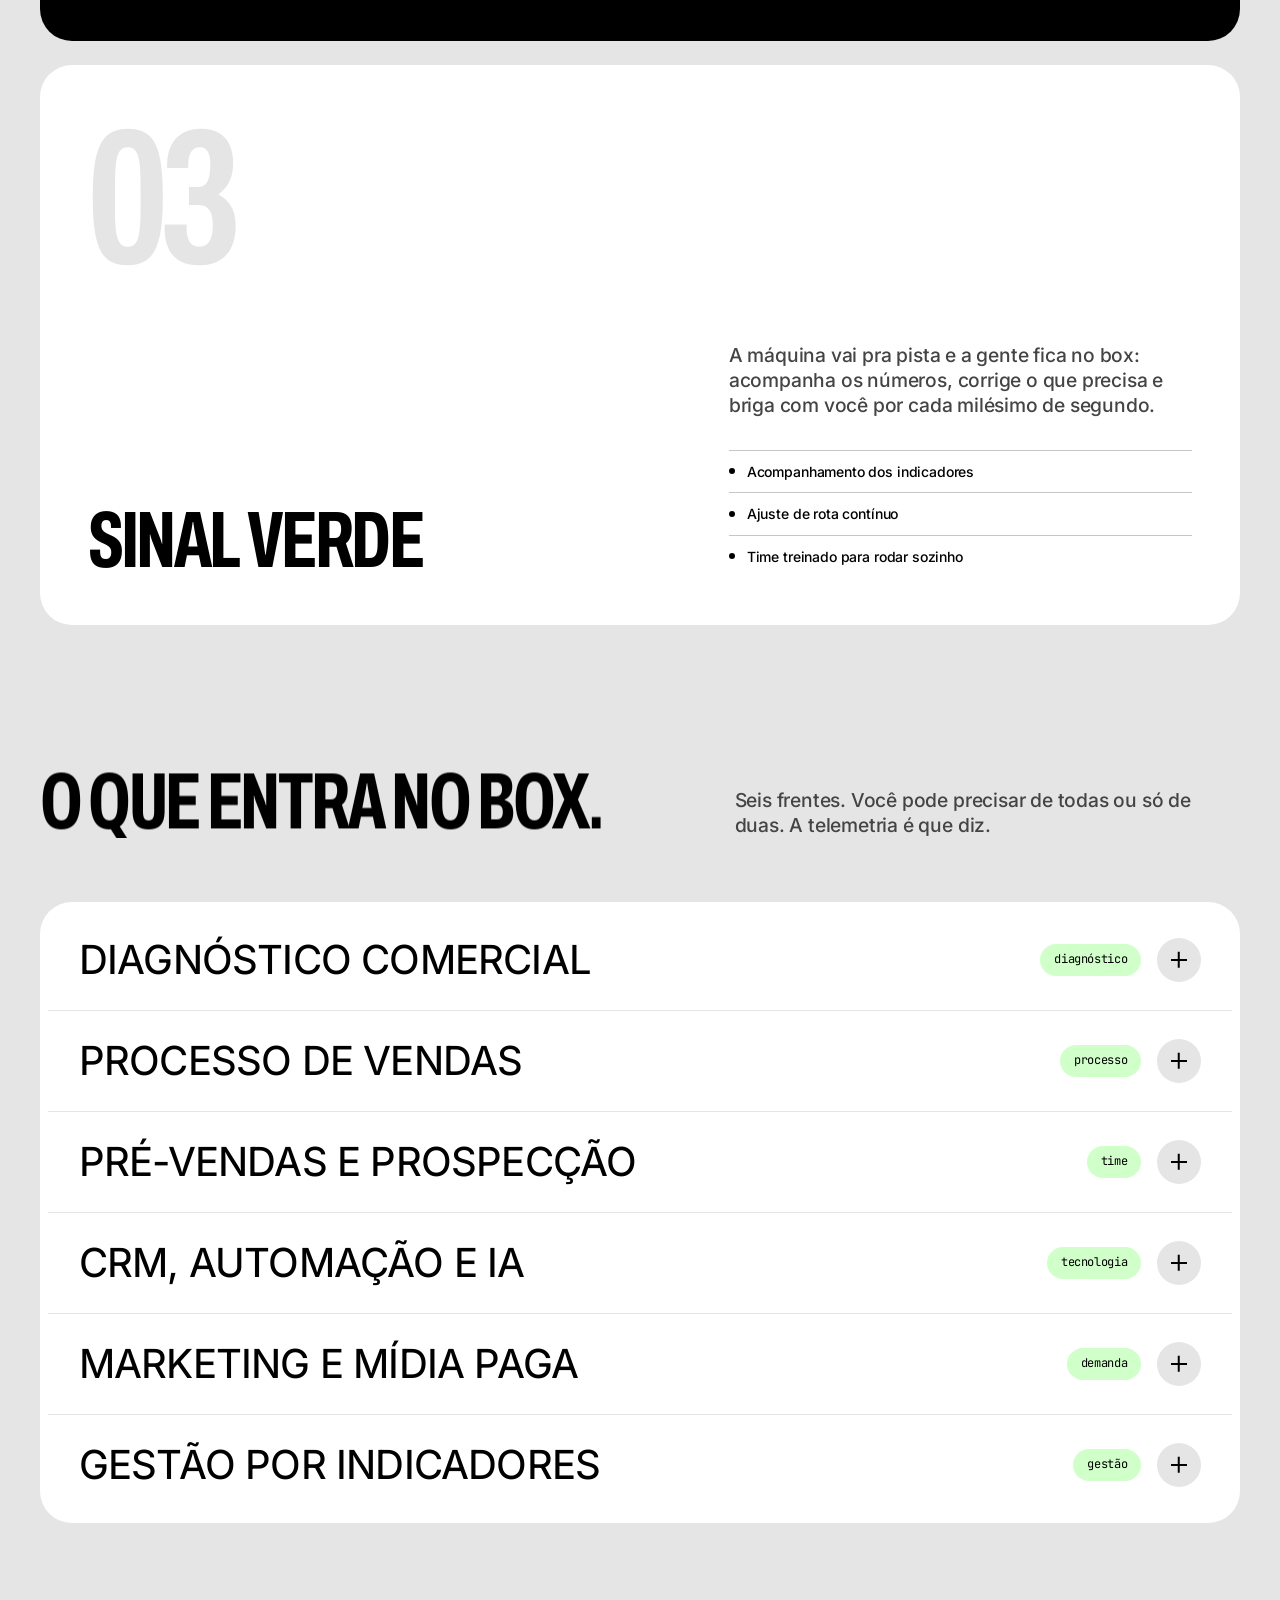
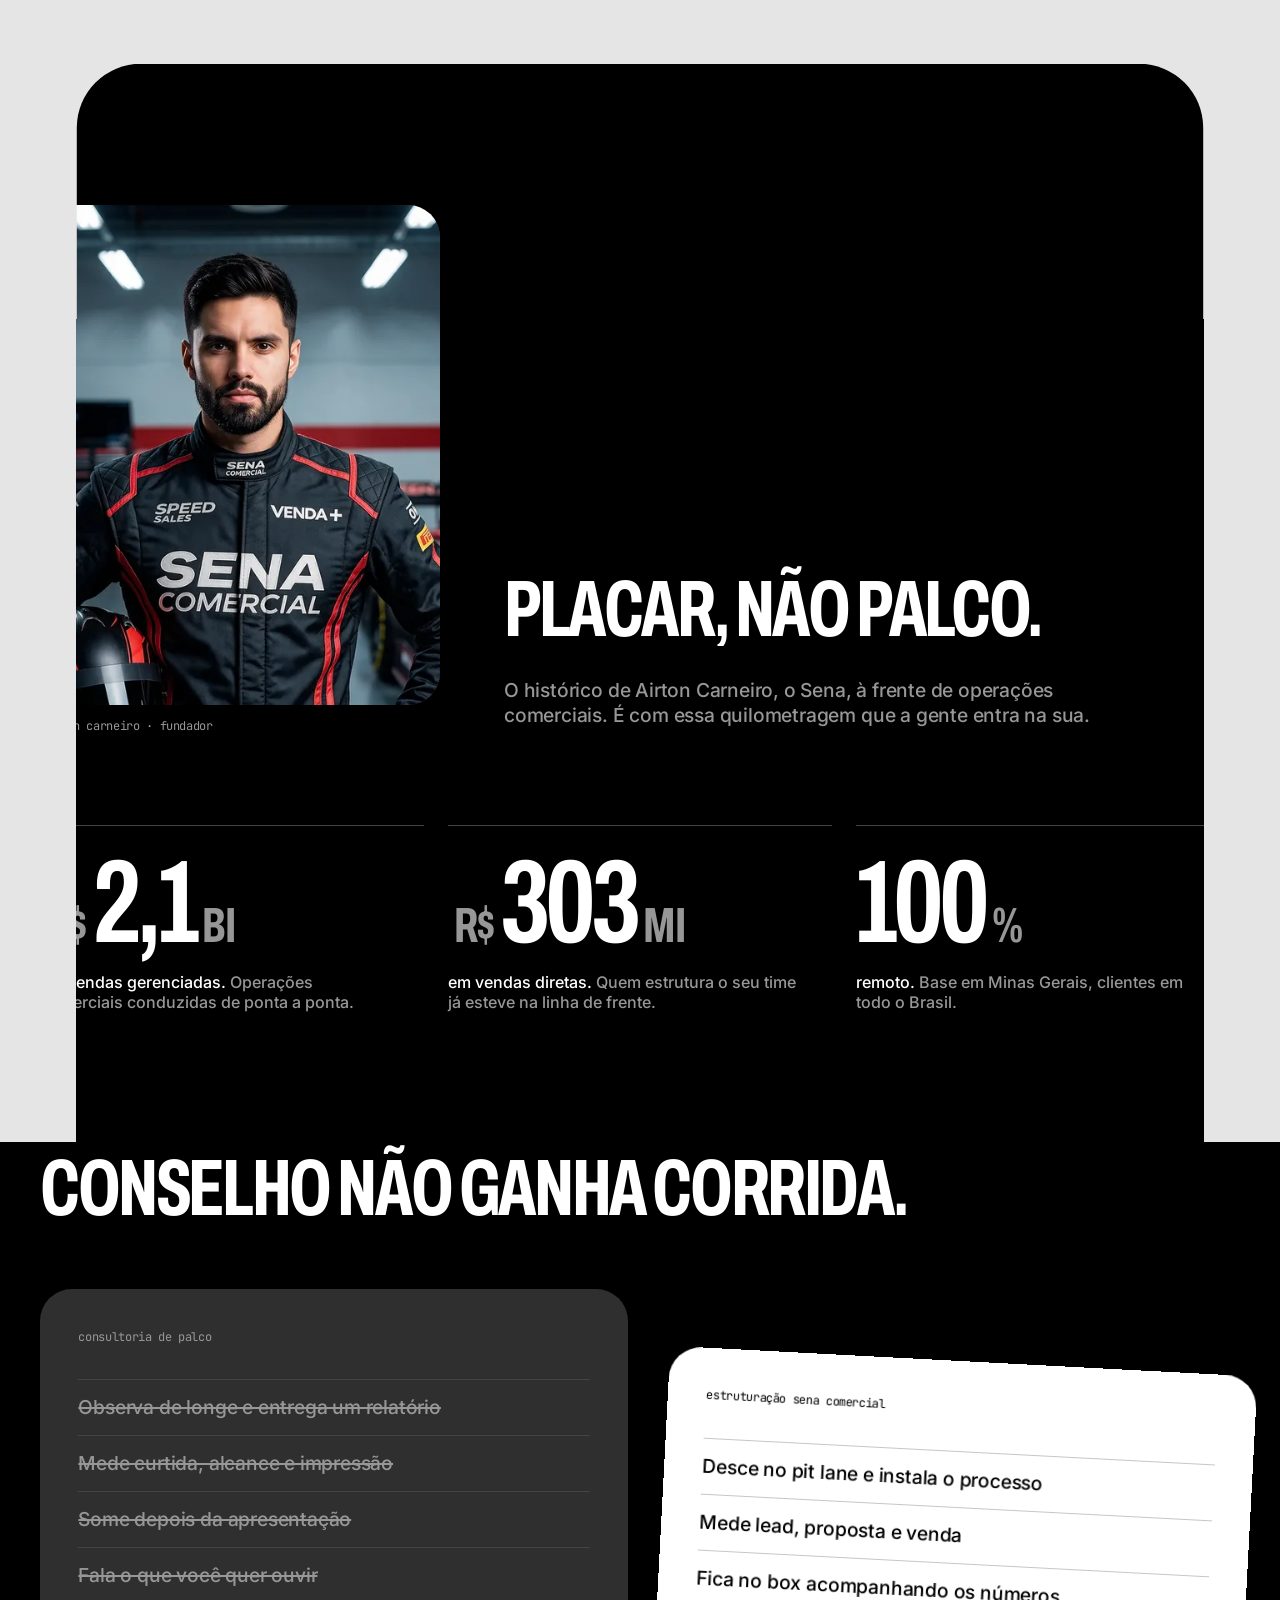
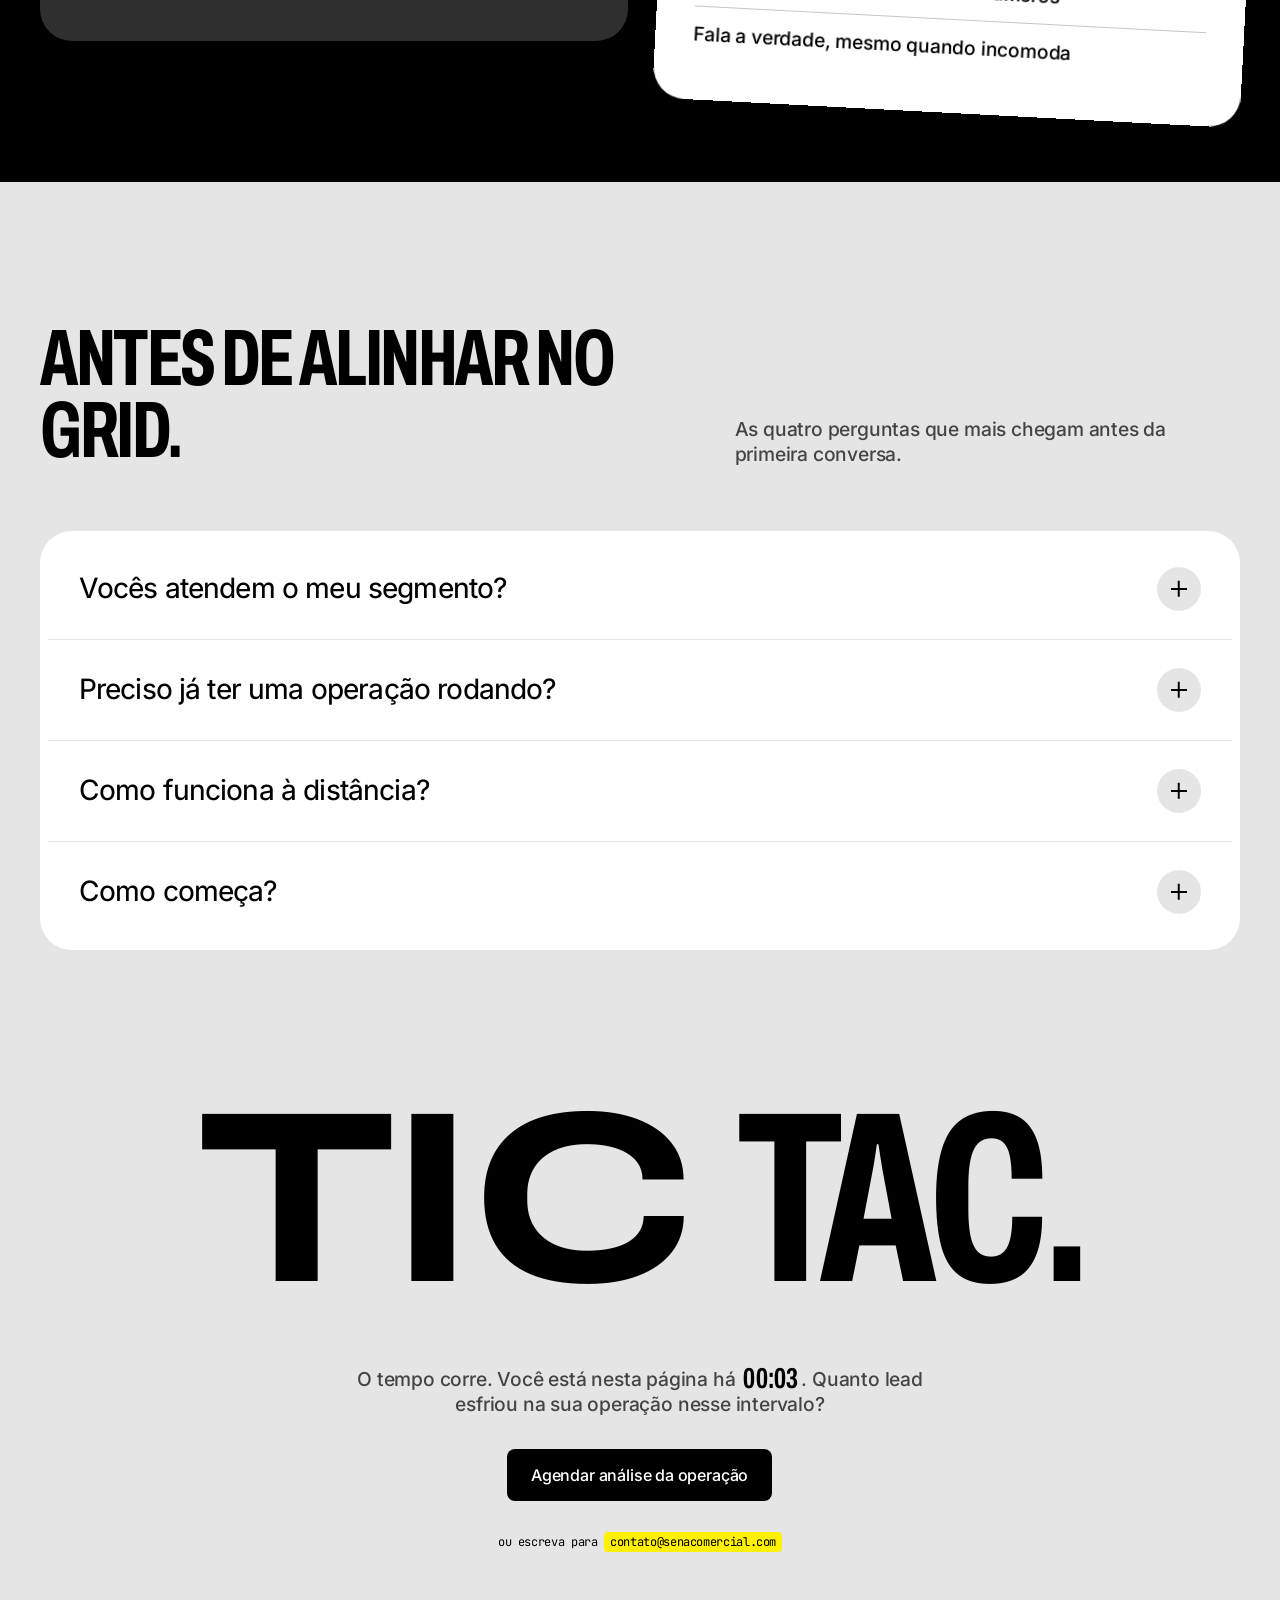
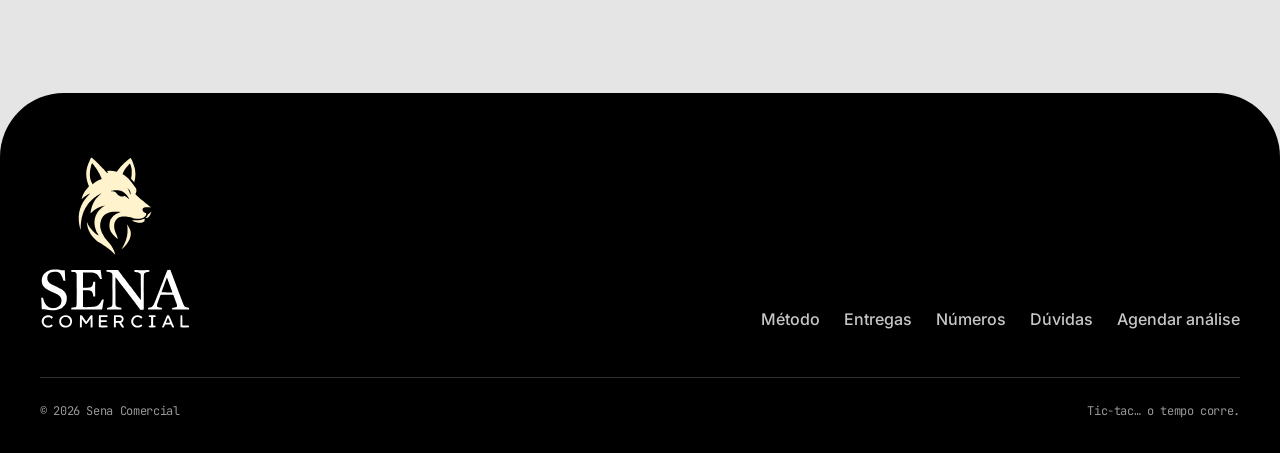
==== commit b6200667: "marca sena comercial: logo com COMERCIAL, texto do hero, card 02 escuro e foto do airton Co-Authored" ====
--- a/index.html
+++ b/index.html
@@ -4,7 +4,7 @@
 <meta charset="utf-8">
 <meta name="viewport" content="width=device-width, initial-scale=1, viewport-fit=cover">
 <title>Sena Comercial — estruturação comercial com rigor de escuderia</title>
-<meta name="description" content="A Sena estrutura o processo, o time e a tecnologia de vendas da sua empresa. Diagnóstico, setup e acompanhamento, sem enrolação.">
+<meta name="description" content="A Sena Comercial estrutura o processo, o time e a tecnologia de vendas da sua empresa. Diagnóstico, setup e acompanhamento, sem enrolação.">
 <meta name="theme-color" content="#e5e5e5">
 <link rel="canonical" href="https://senacomercial.com/">
 <meta property="og:type" content="website">
@@ -54,7 +54,7 @@
           <span class="line" aria-hidden="true"><span class="line-in">de segundo.</span></span>
         </h1>
         <div class="hero-sub" data-hero-fade>
-          <p class="lead">A Sena estrutura o processo, o time e a tecnologia de vendas da sua empresa com o rigor de uma escuderia. Sem palco e sem enrolação.</p>
+          <p class="lead">A Sena Comercial estrutura o processo, o time e a tecnologia de vendas da sua empresa com o rigor de uma escuderia. Sem palco e sem enrolação.</p>
           <div class="hero-actions">
             <a class="btn btn-dark" data-cta data-magnetic href="#contato">Agendar análise da operação</a>
             <a class="btn btn-ghost" href="#metodo">Ver o método</a>
@@ -113,7 +113,7 @@
             </ul>
           </div>
         </li>
-        <li class="step" data-step>
+        <li class="step step-dark on-dark" data-step>
           <div class="step-head">
             <span class="display step-num" aria-hidden="true">02</span>
             <h3 class="display display-lg">Setup da máquina</h3>
@@ -127,7 +127,7 @@
             </ul>
           </div>
         </li>
-        <li class="step step-dark on-dark" data-step>
+        <li class="step" data-step>
           <div class="step-head">
             <span class="display step-num" aria-hidden="true">03</span>
             <h3 class="display display-lg">Sinal verde</h3>
@@ -182,9 +182,15 @@
 
   <section class="numbers on-dark" id="numeros" data-numbers>
     <div class="wrap">
-      <div class="section-head">
-        <h2 class="display display-lg">Placar, não palco.</h2>
-        <p class="lead">O histórico de Airton Carneiro, o Sena, à frente de operações comerciais. É com essa quilometragem que a gente entra na sua.</p>
+      <div class="numbers-intro">
+        <figure class="founder">
+          <img src="/assets/img/airton.webp" srcset="/assets/img/airton-480.webp 480w, /assets/img/airton.webp 800w" sizes="(max-width: 900px) min(100vw - 32px, 360px), 400px" width="800" height="1000" loading="lazy" decoding="async" alt="Airton Carneiro, o Sena, de macacão de piloto da Sena Comercial segurando o capacete">
+          <figcaption class="mono">airton carneiro · fundador</figcaption>
+        </figure>
+        <div class="numbers-copy">
+          <h2 class="display display-lg">Placar, não palco.</h2>
+          <p class="lead">O histórico de Airton Carneiro, o Sena, à frente de operações comerciais. É com essa quilometragem que a gente entra na sua.</p>
+        </div>
       </div>
       <dl class="stats">
         <div class="stat">
@@ -217,7 +223,7 @@
           </ul>
         </div>
         <div class="vcard vcard-b">
-          <p class="mono">estruturação sena</p>
+          <p class="mono">estruturação sena comercial</p>
           <ul>
             <li>Desce no pit lane e instala o processo</li>
             <li>Mede lead, proposta e venda</li>
@@ -272,7 +278,7 @@
 <footer class="footer on-dark">
   <div class="wrap">
     <div class="footer-top">
-      <a class="footer-logo" href="#topo" aria-label="Sena Expansão Comercial, voltar ao início">
+      <a class="footer-logo" href="#topo" aria-label="Sena Comercial, voltar ao início">
         <span class="wolf"></span><span class="wordmark"></span>
       </a>
       <nav class="footer-links" aria-label="Rodapé">
--- a/assets/site.css
+++ b/assets/site.css
@@ -109,8 +109,8 @@
   -webkit-mask: var(--m) center / contain no-repeat; mask: var(--m) center / contain no-repeat;
 }
 .wolf { --m: url(img/wolf.svg); aspect-ratio: 933 / 1242; }
-.sena-word { --m: url(img/sena.svg); aspect-ratio: 2103 / 588; }
-.wordmark { --m: url(img/wordmark.svg); aspect-ratio: 2103 / 738; }
+.sena-word { --m: url(img/sena-comercial.svg); aspect-ratio: 2103 / 832; }
+.wordmark { --m: url(img/sena-comercial.svg); aspect-ratio: 2103 / 832; }
 
 /* ---------- largada (preloader) ---------- */
 .start {
@@ -146,7 +146,7 @@
 }
 .nav-logo { display: inline-flex; align-items: center; gap: 10px; justify-self: start; }
 .nav-logo .wolf { height: 44px; }
-.nav-logo .sena-word { height: 22px; }
+.nav-logo .sena-word { height: 32px; }
 .nav-links {
   display: flex; gap: 4px; background: var(--white); border-radius: 48px; padding: 6px;
   transition: background-color .4s;
@@ -273,6 +273,11 @@
   will-change: clip-path;
 }
 .numbers .lead { color: var(--smoke); }
+.numbers-intro { display: grid; grid-template-columns: minmax(0, 400px) minmax(0, 1fr); gap: clamp(32px, 5vw, 80px); align-items: end; }
+.numbers-copy { display: grid; gap: clamp(20px, 2.5vw, 32px); padding-bottom: 8px; }
+.founder { display: grid; gap: 12px; }
+.founder img { width: 100%; height: auto; aspect-ratio: 4 / 5; object-fit: cover; object-position: 50% 20%; border-radius: 32px; background: var(--graphite); }
+.founder figcaption { color: var(--smoke); }
 .stats { display: grid; grid-template-columns: repeat(3, 1fr); gap: 24px; margin-top: clamp(48px, 7vw, 96px); }
 .stat { border-top: 1px solid var(--slate); padding-top: 24px; display: grid; gap: 16px; align-content: start; }
 .stat-n { font-size: clamp(64px, 9.2vw, 130px); white-space: nowrap; }
@@ -329,7 +334,9 @@
   .pit-wolf { inset: 15% 0 37% 0; }
   .step { top: 84px; min-height: 0; border-radius: 24px; }
   .step-num { font-size: 96px; }
-  .stats, .versus-grid { grid-template-columns: 1fr; }
+  .stats, .versus-grid, .numbers-intro { grid-template-columns: 1fr; }
+  .founder { max-width: 360px; }
+  .founder img { border-radius: 24px; }
   .stats { gap: 40px; }
   .numbers, .footer { border-radius: 40px 40px 0 0; }
   .acc-btn { grid-template-columns: 1fr 44px; }
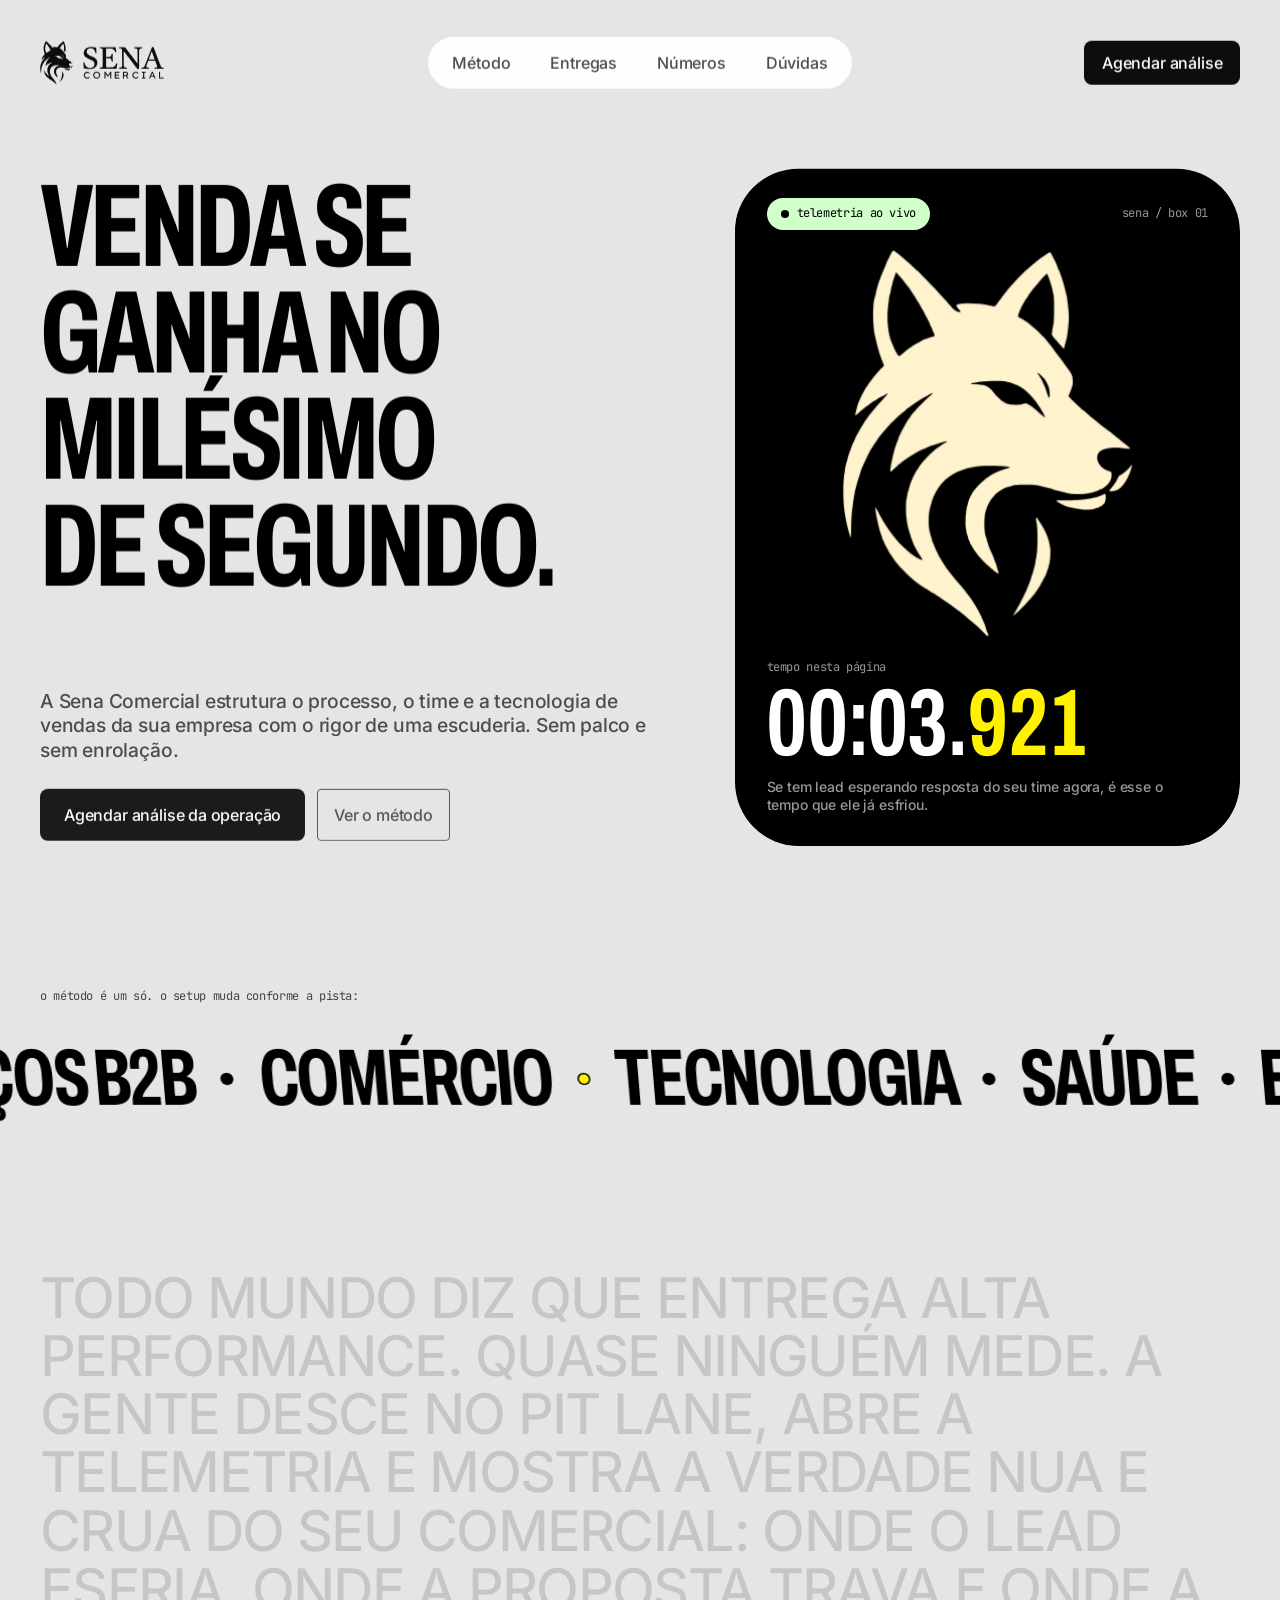
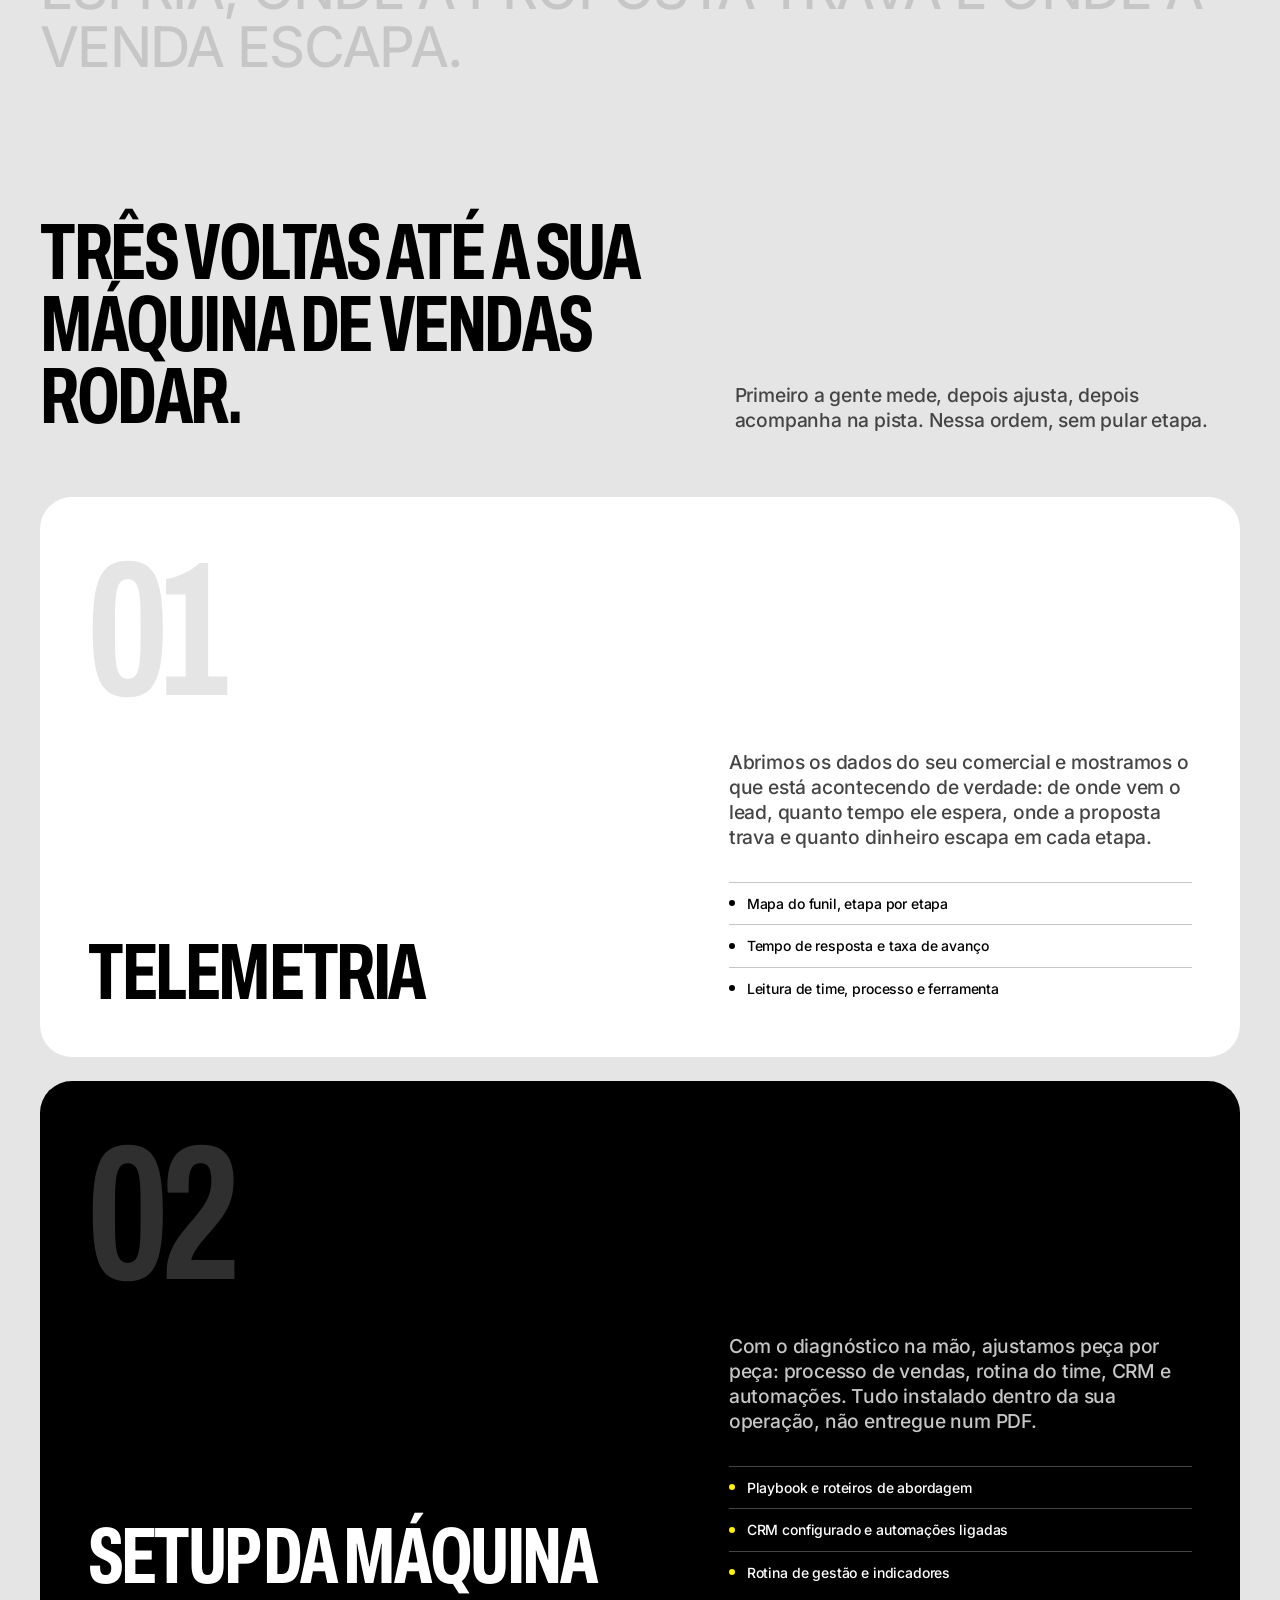
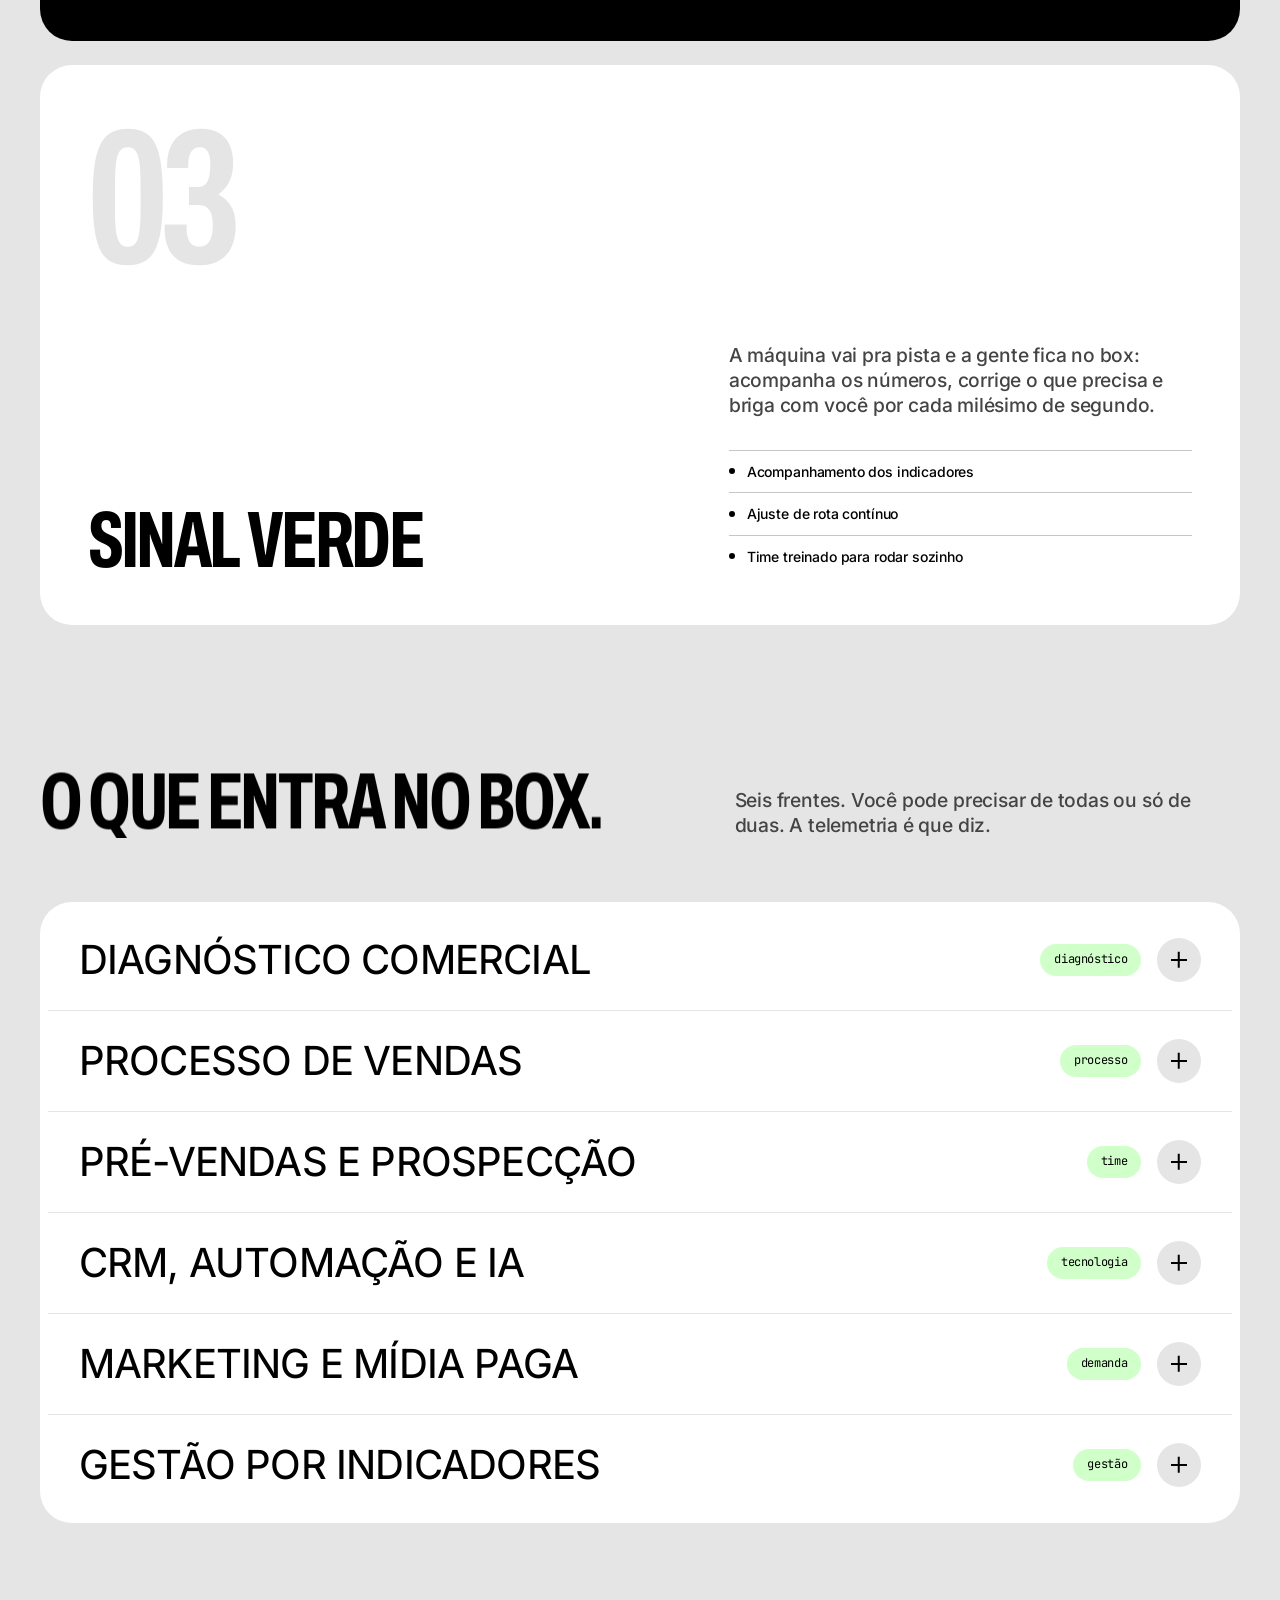
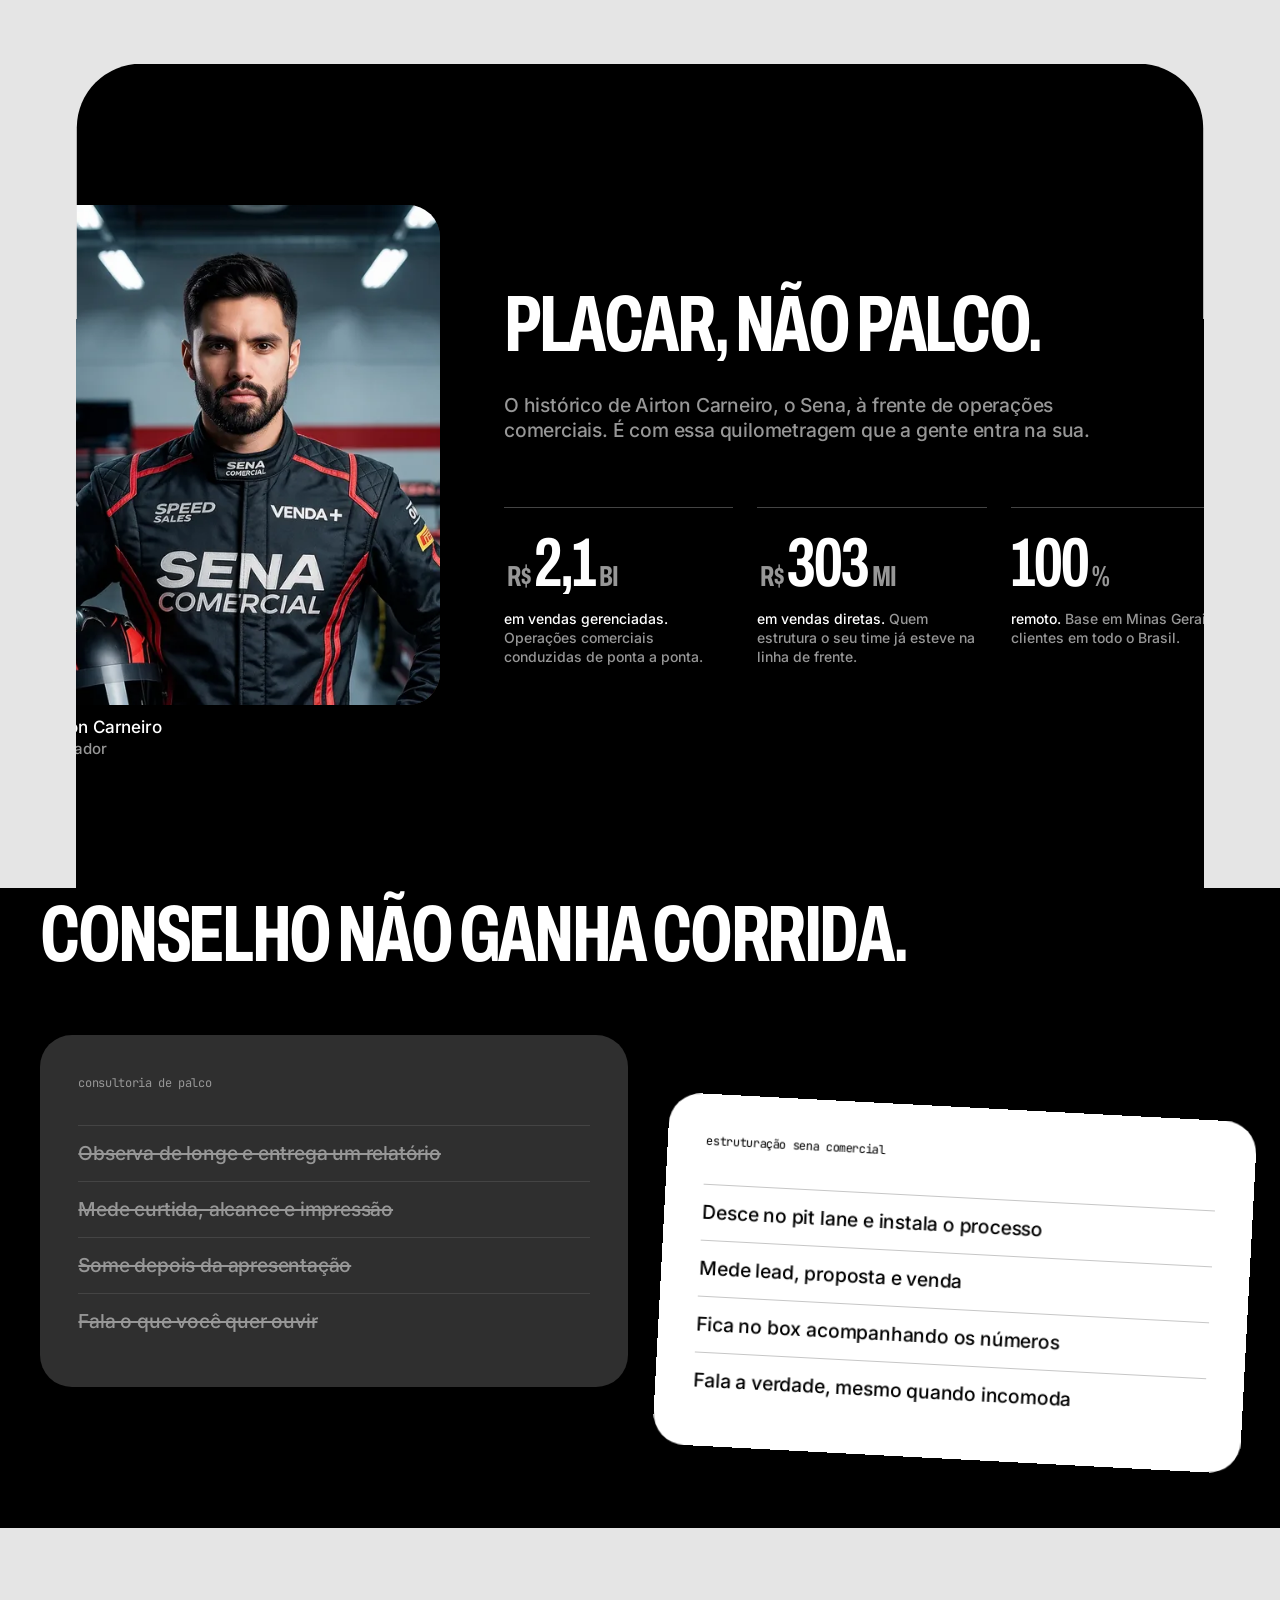
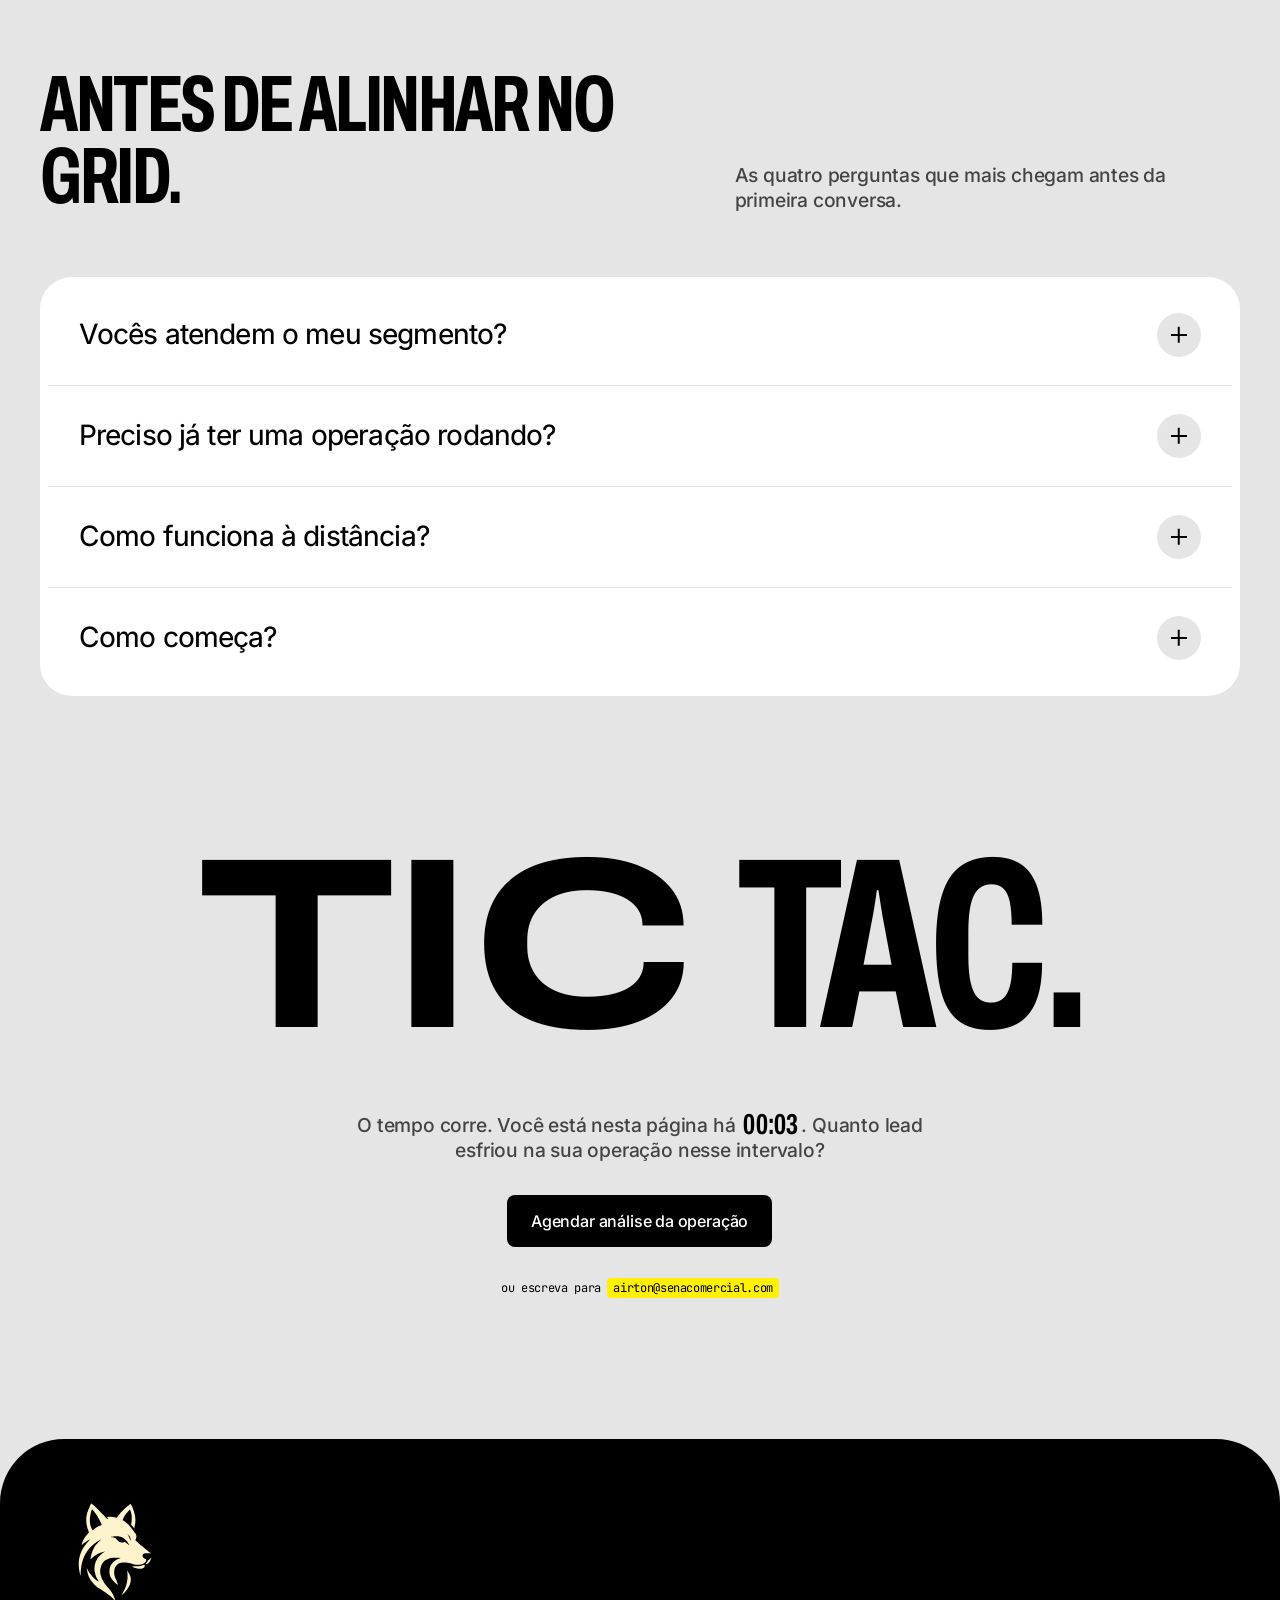
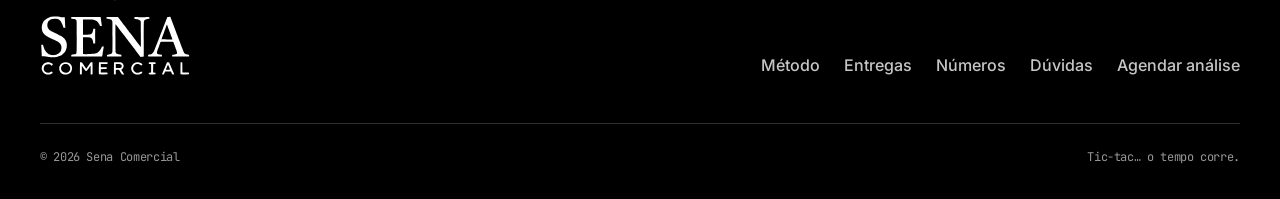
==== commit d8d52f96: "números ao lado da foto, legenda Airton Carneiro / Fundador e e-mail airton@ Co-Authored-By: Claude " ====
--- a/index.html
+++ b/index.html
@@ -185,27 +185,27 @@
       <div class="numbers-intro">
         <figure class="founder">
           <img src="/assets/img/airton.webp" srcset="/assets/img/airton-480.webp 480w, /assets/img/airton.webp 800w" sizes="(max-width: 900px) min(100vw - 32px, 360px), 400px" width="800" height="1000" loading="lazy" decoding="async" alt="Airton Carneiro, o Sena, de macacão de piloto da Sena Comercial segurando o capacete">
-          <figcaption class="mono">airton carneiro · fundador</figcaption>
+          <figcaption><strong>Airton Carneiro</strong><span>Fundador</span></figcaption>
         </figure>
         <div class="numbers-copy">
           <h2 class="display display-lg">Placar, não palco.</h2>
           <p class="lead">O histórico de Airton Carneiro, o Sena, à frente de operações comerciais. É com essa quilometragem que a gente entra na sua.</p>
-        </div>
-      </div>
-      <dl class="stats">
-        <div class="stat">
-          <dt class="display stat-n"><small>R$</small><span data-count="2.1" data-dec="1">2,1</span><small>bi</small></dt>
-          <dd><p><strong>em vendas gerenciadas.</strong> Operações comerciais conduzidas de ponta a ponta.</p></dd>
-        </div>
-        <div class="stat">
-          <dt class="display stat-n"><small>R$</small><span data-count="303" data-dec="0">303</span><small>mi</small></dt>
-          <dd><p><strong>em vendas diretas.</strong> Quem estrutura o seu time já esteve na linha de frente.</p></dd>
-        </div>
-        <div class="stat">
-          <dt class="display stat-n"><span data-count="100" data-dec="0">100</span><small>%</small></dt>
-          <dd><p><strong>remoto.</strong> Base em Minas Gerais, clientes em todo o Brasil.</p></dd>
-        </div>
-      </dl>
+        <dl class="stats">
+          <div class="stat">
+            <dt class="display stat-n"><small>R$</small><span data-count="2.1" data-dec="1">2,1</span><small>bi</small></dt>
+            <dd><p><strong>em vendas gerenciadas.</strong> Operações comerciais conduzidas de ponta a ponta.</p></dd>
+          </div>
+          <div class="stat">
+            <dt class="display stat-n"><small>R$</small><span data-count="303" data-dec="0">303</span><small>mi</small></dt>
+            <dd><p><strong>em vendas diretas.</strong> Quem estrutura o seu time já esteve na linha de frente.</p></dd>
+          </div>
+          <div class="stat">
+            <dt class="display stat-n"><span data-count="100" data-dec="0">100</span><small>%</small></dt>
+            <dd><p><strong>remoto.</strong> Base em Minas Gerais, clientes em todo o Brasil.</p></dd>
+          </div>
+        </dl>
+        </div>
+      </div>
     </div>
   </section>
 
@@ -268,7 +268,7 @@
       <div class="cta-body">
         <p class="lead">O tempo corre. Você está nesta página há <span class="timer" data-timer="cta" aria-hidden="true"></span>. Quanto lead esfriou na sua operação nesse intervalo?</p>
         <a class="btn btn-dark" data-cta data-magnetic href="#contato">Agendar análise da operação</a>
-        <p class="mono cta-mail">ou escreva para <a data-mail href="mailto:contato@senacomercial.com">contato@senacomercial.com</a></p>
+        <p class="mono cta-mail">ou escreva para <a data-mail href="mailto:airton@senacomercial.com">airton@senacomercial.com</a></p>
       </div>
     </div>
   </section>
--- a/assets/site.css
+++ b/assets/site.css
@@ -16,6 +16,7 @@
   --graphite: #2f2f2f;
   --mint: #d1ffca;
   --yellow: #fff100;
+  --green: #00d664;
   --cream: #fff3ce; /* cor original do lobo na logo */
 
   --f-display: "Archivo", "Arial Narrow", "Helvetica Neue", Arial, sans-serif;
@@ -118,14 +119,16 @@
   background: var(--black); color: var(--white);
   display: none; flex-direction: column; align-items: center; justify-content: center; gap: 28px;
 }
-.js .start { display: flex; animation: start-failsafe 0s 6s forwards; }
+.js .start { display: flex; animation: start-failsafe 0s 7s forwards; }
 @keyframes start-failsafe { to { visibility: hidden; } }
 .start-lights { display: flex; gap: clamp(10px, 2vw, 18px); }
 .start-lights i {
   width: clamp(28px, 5vw, 44px); aspect-ratio: 1; border-radius: 50%;
   background: var(--graphite);
-}
-.start-lights i.on { background: var(--yellow); }
+  transition: background-color .18s ease, box-shadow .18s ease;
+}
+.start-lights i.on { background: var(--yellow); box-shadow: 0 0 24px rgba(255, 241, 0, .45); }
+.start-lights i.go { background: var(--green); box-shadow: 0 0 28px rgba(0, 214, 100, .55); }
 .start-label { color: var(--smoke); }
 
 /* ---------- nav ---------- */
@@ -273,16 +276,17 @@
   will-change: clip-path;
 }
 .numbers .lead { color: var(--smoke); }
-.numbers-intro { display: grid; grid-template-columns: minmax(0, 400px) minmax(0, 1fr); gap: clamp(32px, 5vw, 80px); align-items: end; }
+.numbers-intro { display: grid; grid-template-columns: minmax(0, 400px) minmax(0, 1fr); gap: clamp(32px, 5vw, 80px); align-items: center; }
 .numbers-copy { display: grid; gap: clamp(20px, 2.5vw, 32px); padding-bottom: 8px; }
 .founder { display: grid; gap: 12px; }
 .founder img { width: 100%; height: auto; aspect-ratio: 4 / 5; object-fit: cover; object-position: 50% 20%; border-radius: 32px; background: var(--graphite); }
-.founder figcaption { color: var(--smoke); }
-.stats { display: grid; grid-template-columns: repeat(3, 1fr); gap: 24px; margin-top: clamp(48px, 7vw, 96px); }
+.founder figcaption { display: flex; flex-direction: column; gap: 2px; font-size: 15px; letter-spacing: -.01em; color: var(--smoke); }
+.founder figcaption strong { color: var(--white); font-weight: 500; font-size: 17px; }
+.stats { display: grid; grid-template-columns: repeat(3, 1fr); gap: 24px; margin-top: clamp(16px, 2.5vw, 32px); }
 .stat { border-top: 1px solid var(--slate); padding-top: 24px; display: grid; gap: 16px; align-content: start; }
-.stat-n { font-size: clamp(64px, 9.2vw, 130px); white-space: nowrap; }
+.stat-n { font-size: clamp(44px, 5.4vw, 80px); white-space: nowrap; }
 .stat-n small { font-size: .42em; letter-spacing: -.01em; color: var(--smoke); margin-inline: .12em; }
-.stat p { color: var(--smoke); max-width: 22em; }
+.stat p { color: var(--smoke); max-width: 22em; font-size: 14px; line-height: 1.35; }
 .stat p strong { color: var(--white); font-weight: 500; }
 
 /* ---------- conselho vs estruturação ---------- */
@@ -338,6 +342,7 @@
   .founder { max-width: 360px; }
   .founder img { border-radius: 24px; }
   .stats { gap: 40px; }
+  .stat-n { font-size: 64px; }
   .numbers, .footer { border-radius: 40px 40px 0 0; }
   .acc-btn { grid-template-columns: 1fr 44px; }
   .acc-btn .tag { display: none; }
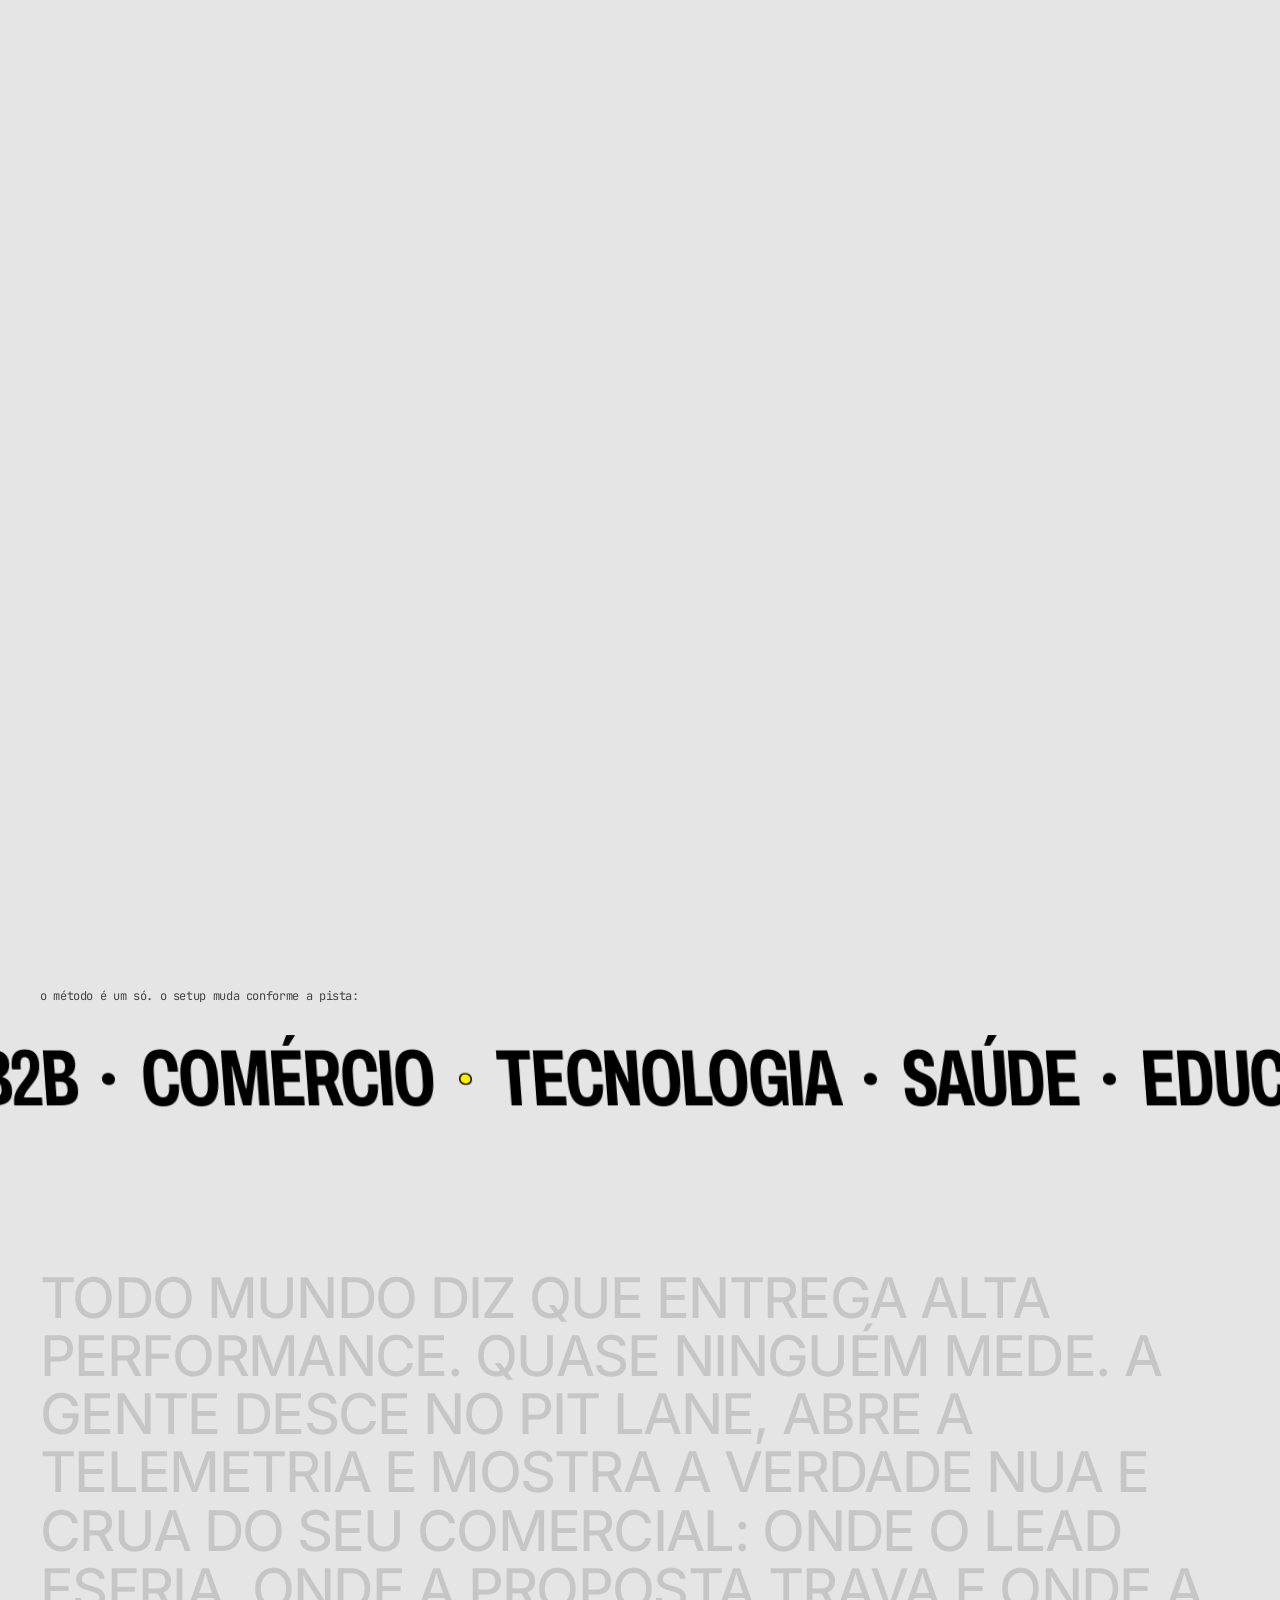
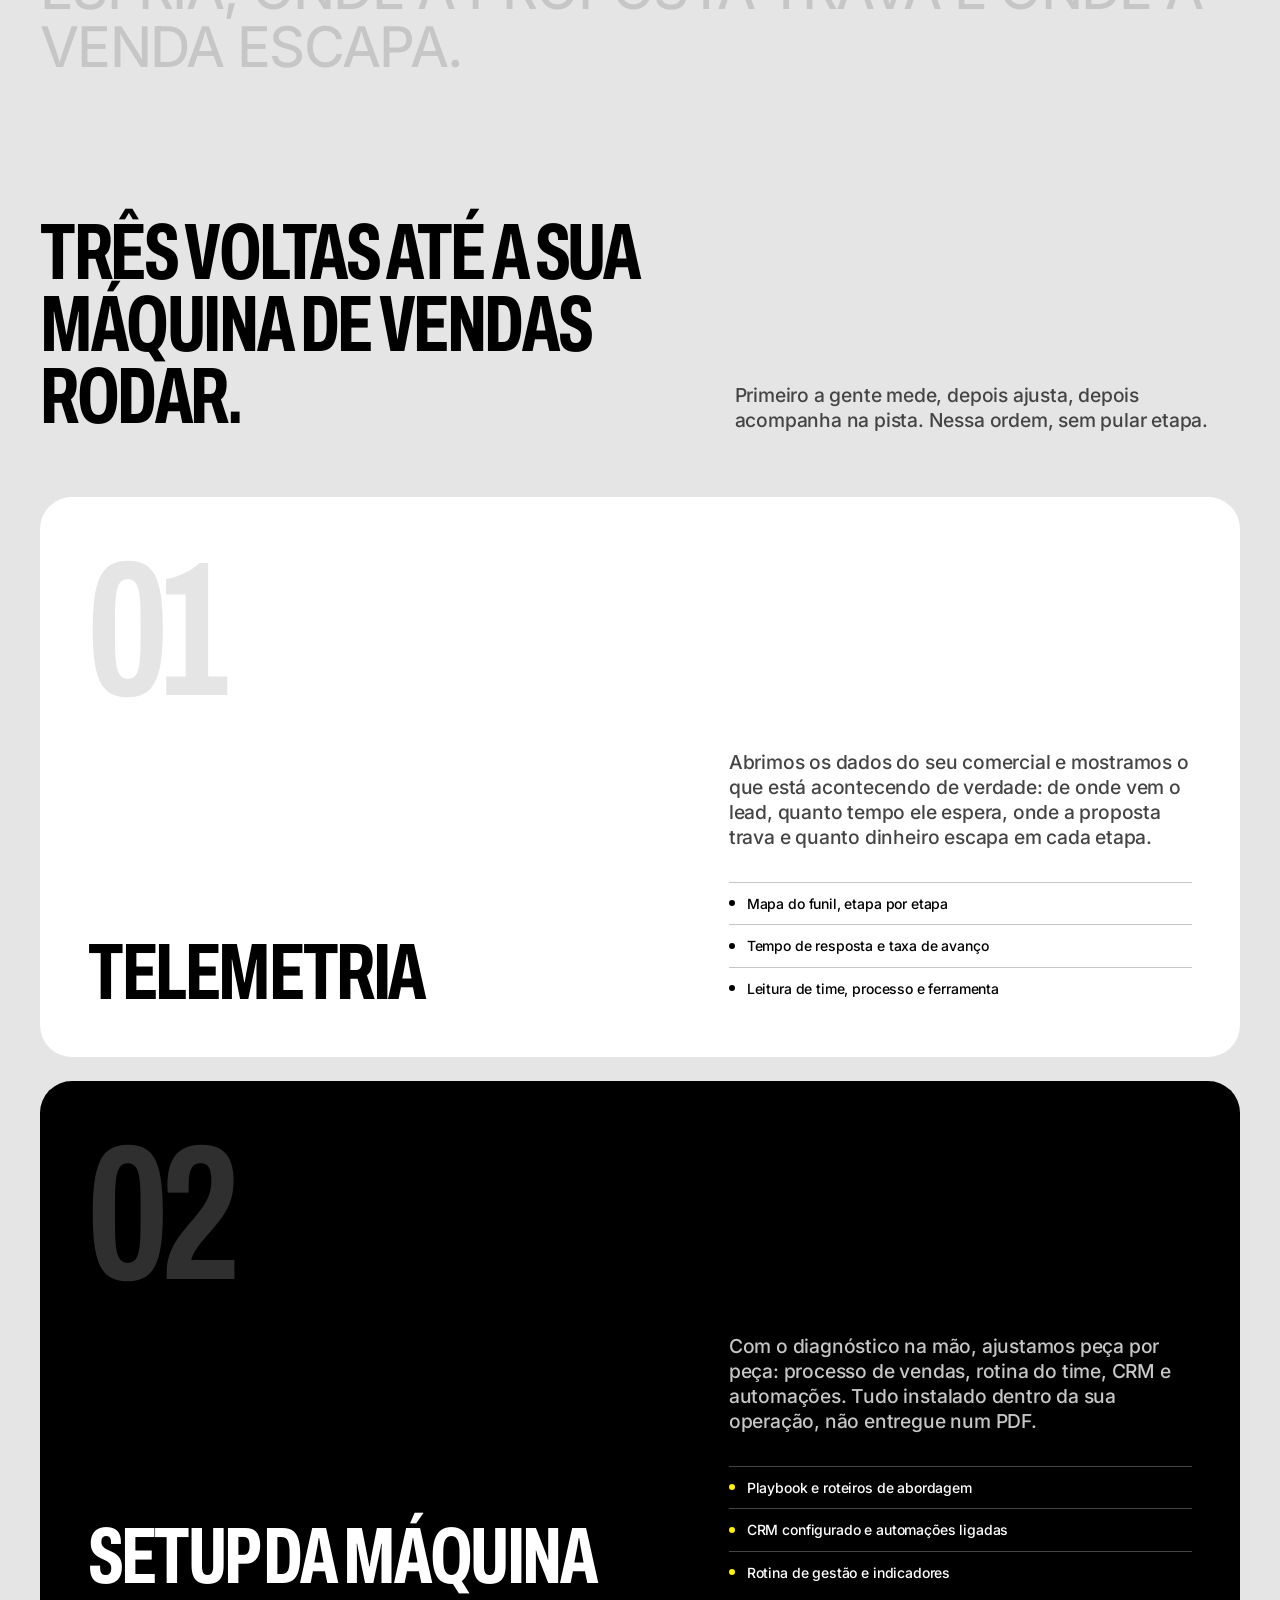
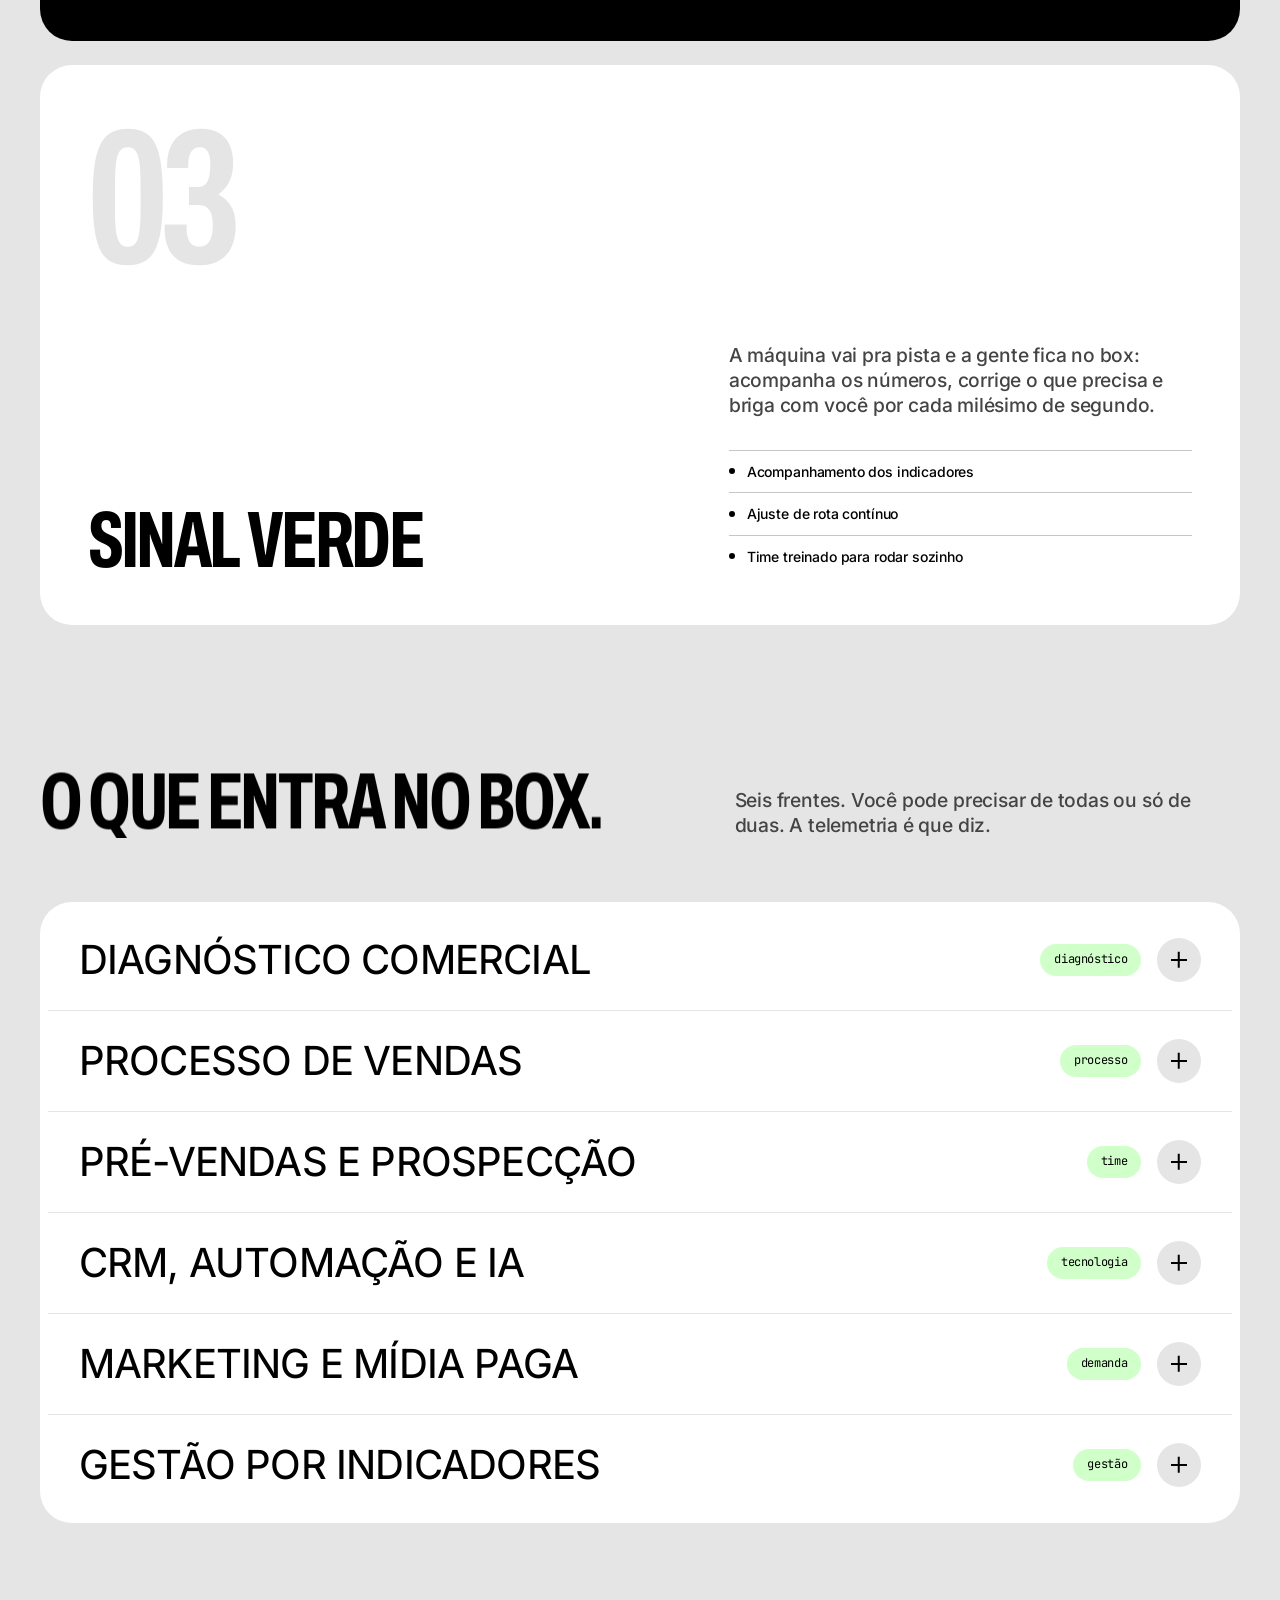
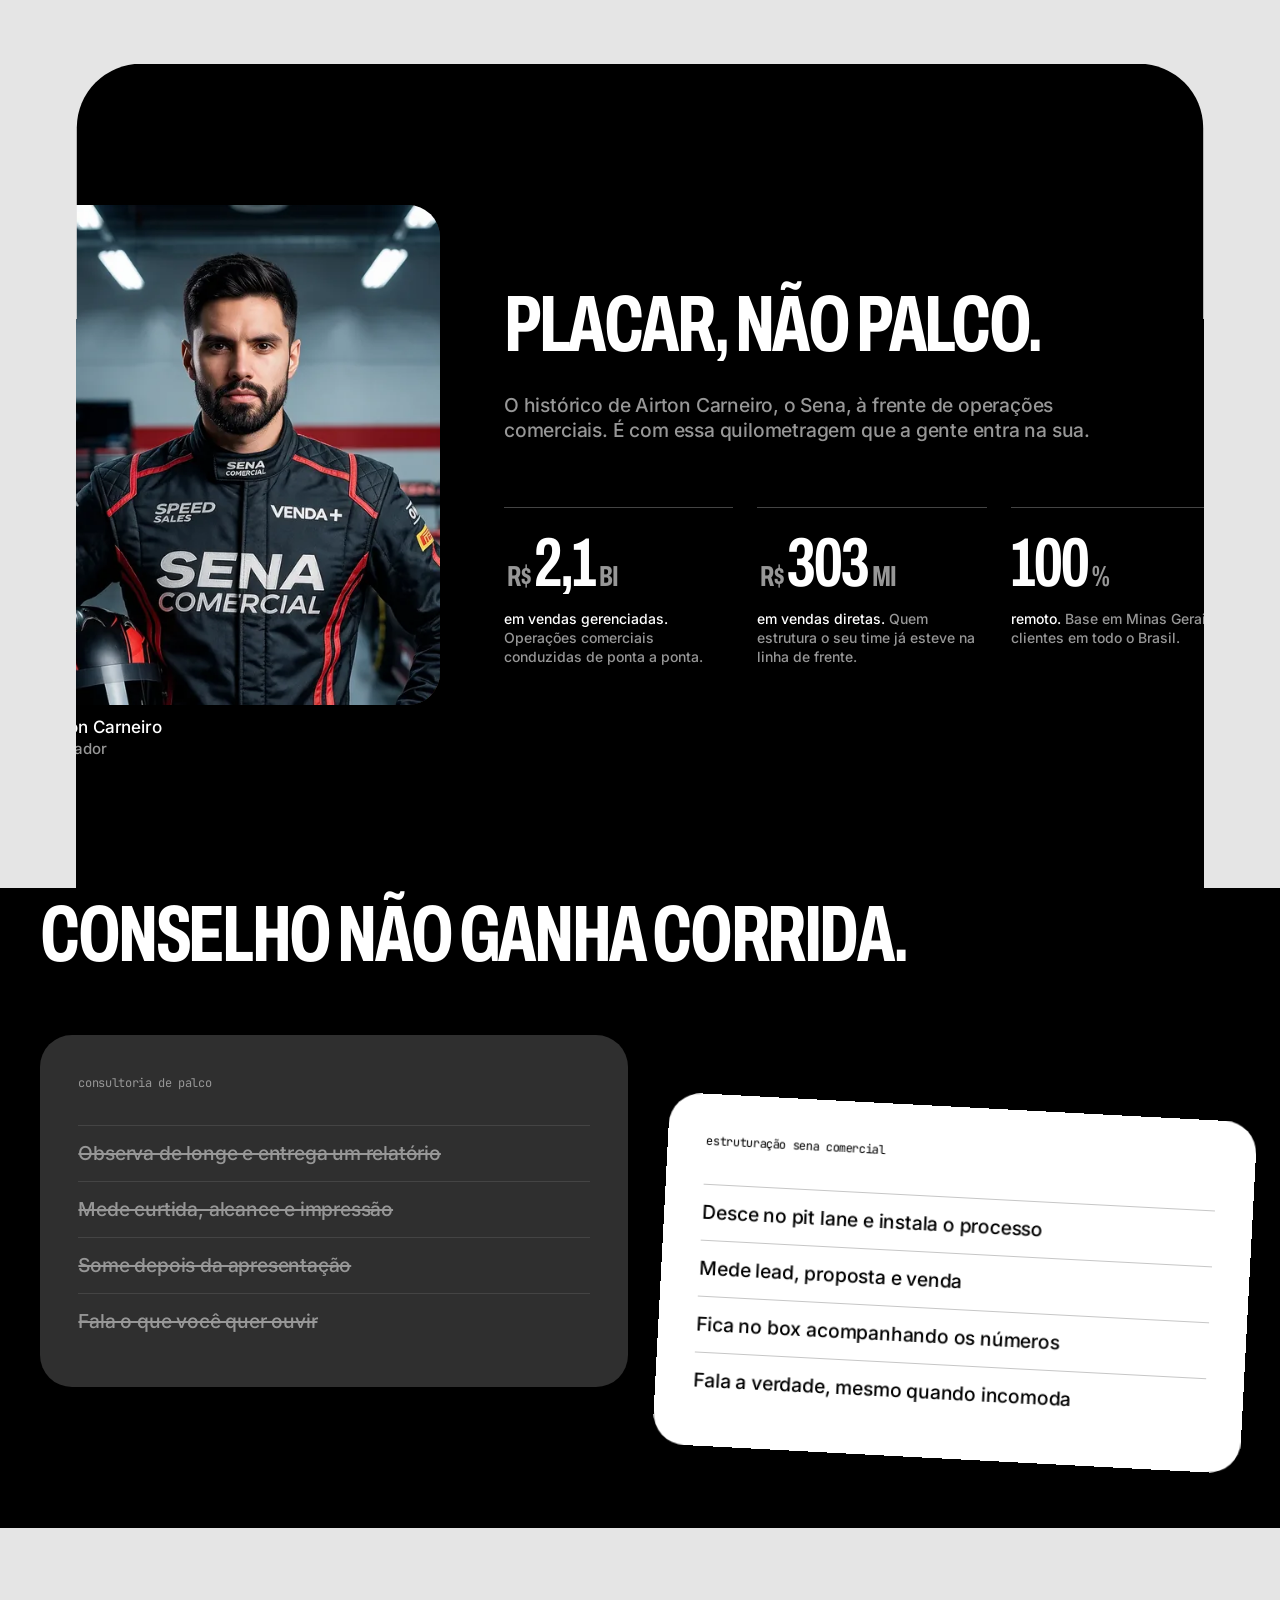
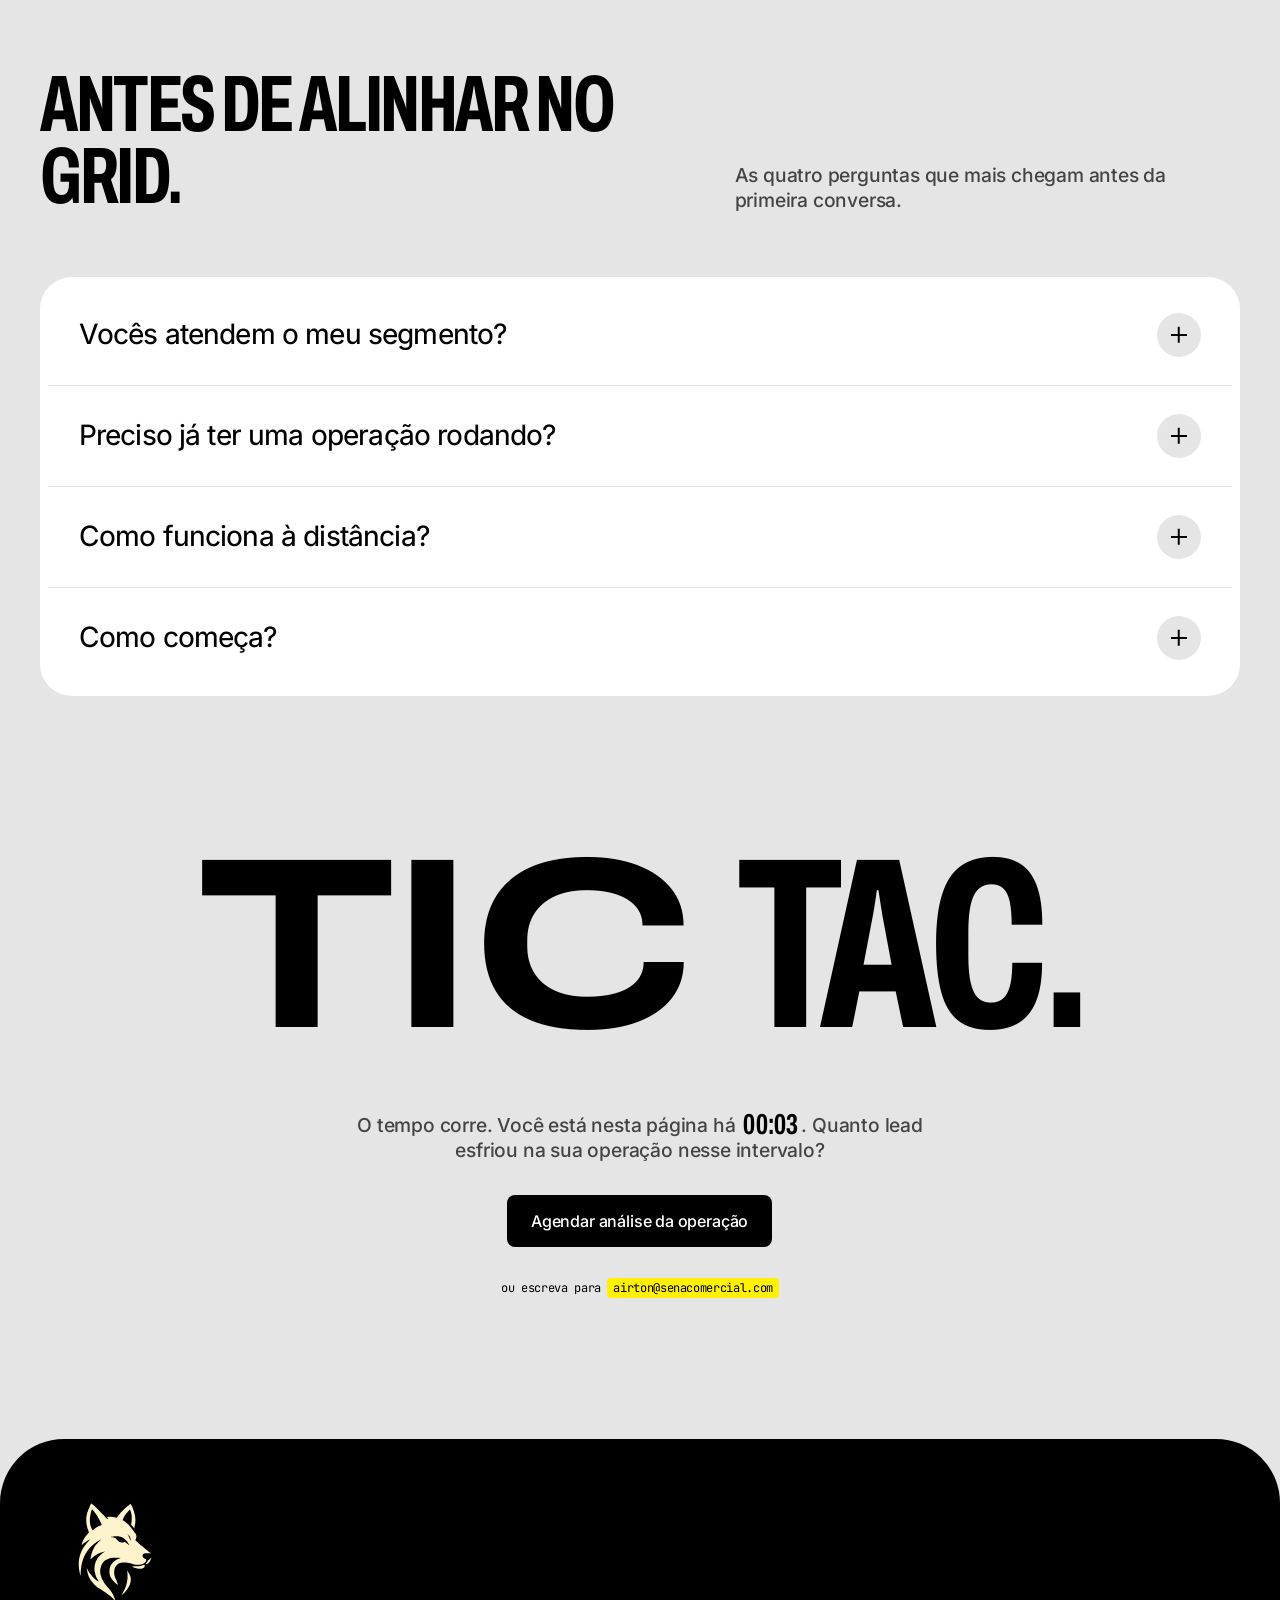
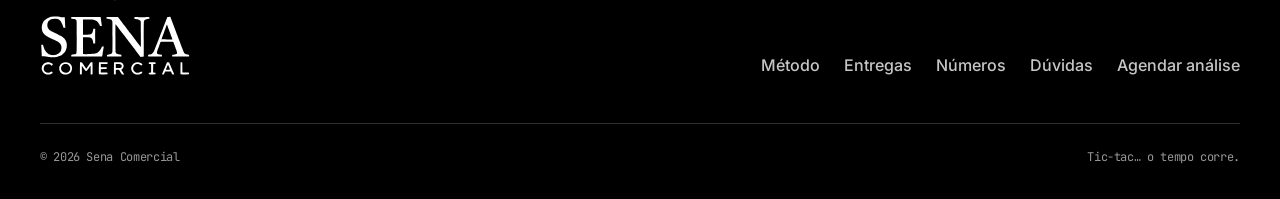
==== commit 283cd167: "largada: BORA VENDER!!! em vermelho depois do sinal verde Co-Authored-By: Claude Opus 5.5 <noreply@a" ====
--- a/index.html
+++ b/index.html
@@ -25,6 +25,7 @@
 <div class="start on-dark" aria-hidden="true">
   <div class="start-lights"><i></i><i></i><i></i><i></i><i></i></div>
   <p class="mono start-label">aguardando a largada</p>
+  <p class="display start-go">Bora vender!!!</p>
 </div>
 
 <header class="nav">
--- a/assets/site.css
+++ b/assets/site.css
@@ -17,6 +17,7 @@
   --mint: #d1ffca;
   --yellow: #fff100;
   --green: #00d664;
+  --red: #ff2b2b;
   --cream: #fff3ce; /* cor original do lobo na logo */
 
   --f-display: "Archivo", "Arial Narrow", "Helvetica Neue", Arial, sans-serif;
@@ -119,7 +120,7 @@
   background: var(--black); color: var(--white);
   display: none; flex-direction: column; align-items: center; justify-content: center; gap: 28px;
 }
-.js .start { display: flex; animation: start-failsafe 0s 7s forwards; }
+.js .start { display: flex; animation: start-failsafe 0s 8s forwards; }
 @keyframes start-failsafe { to { visibility: hidden; } }
 .start-lights { display: flex; gap: clamp(10px, 2vw, 18px); }
 .start-lights i {
@@ -130,6 +131,7 @@
 .start-lights i.on { background: var(--yellow); box-shadow: 0 0 24px rgba(255, 241, 0, .45); }
 .start-lights i.go { background: var(--green); box-shadow: 0 0 28px rgba(0, 214, 100, .55); }
 .start-label { color: var(--smoke); }
+.start-go { font-size: clamp(64px, 13vw, 200px); color: var(--red); text-align: center; white-space: nowrap; visibility: hidden; }
 
 /* ---------- nav ---------- */
 .nav {
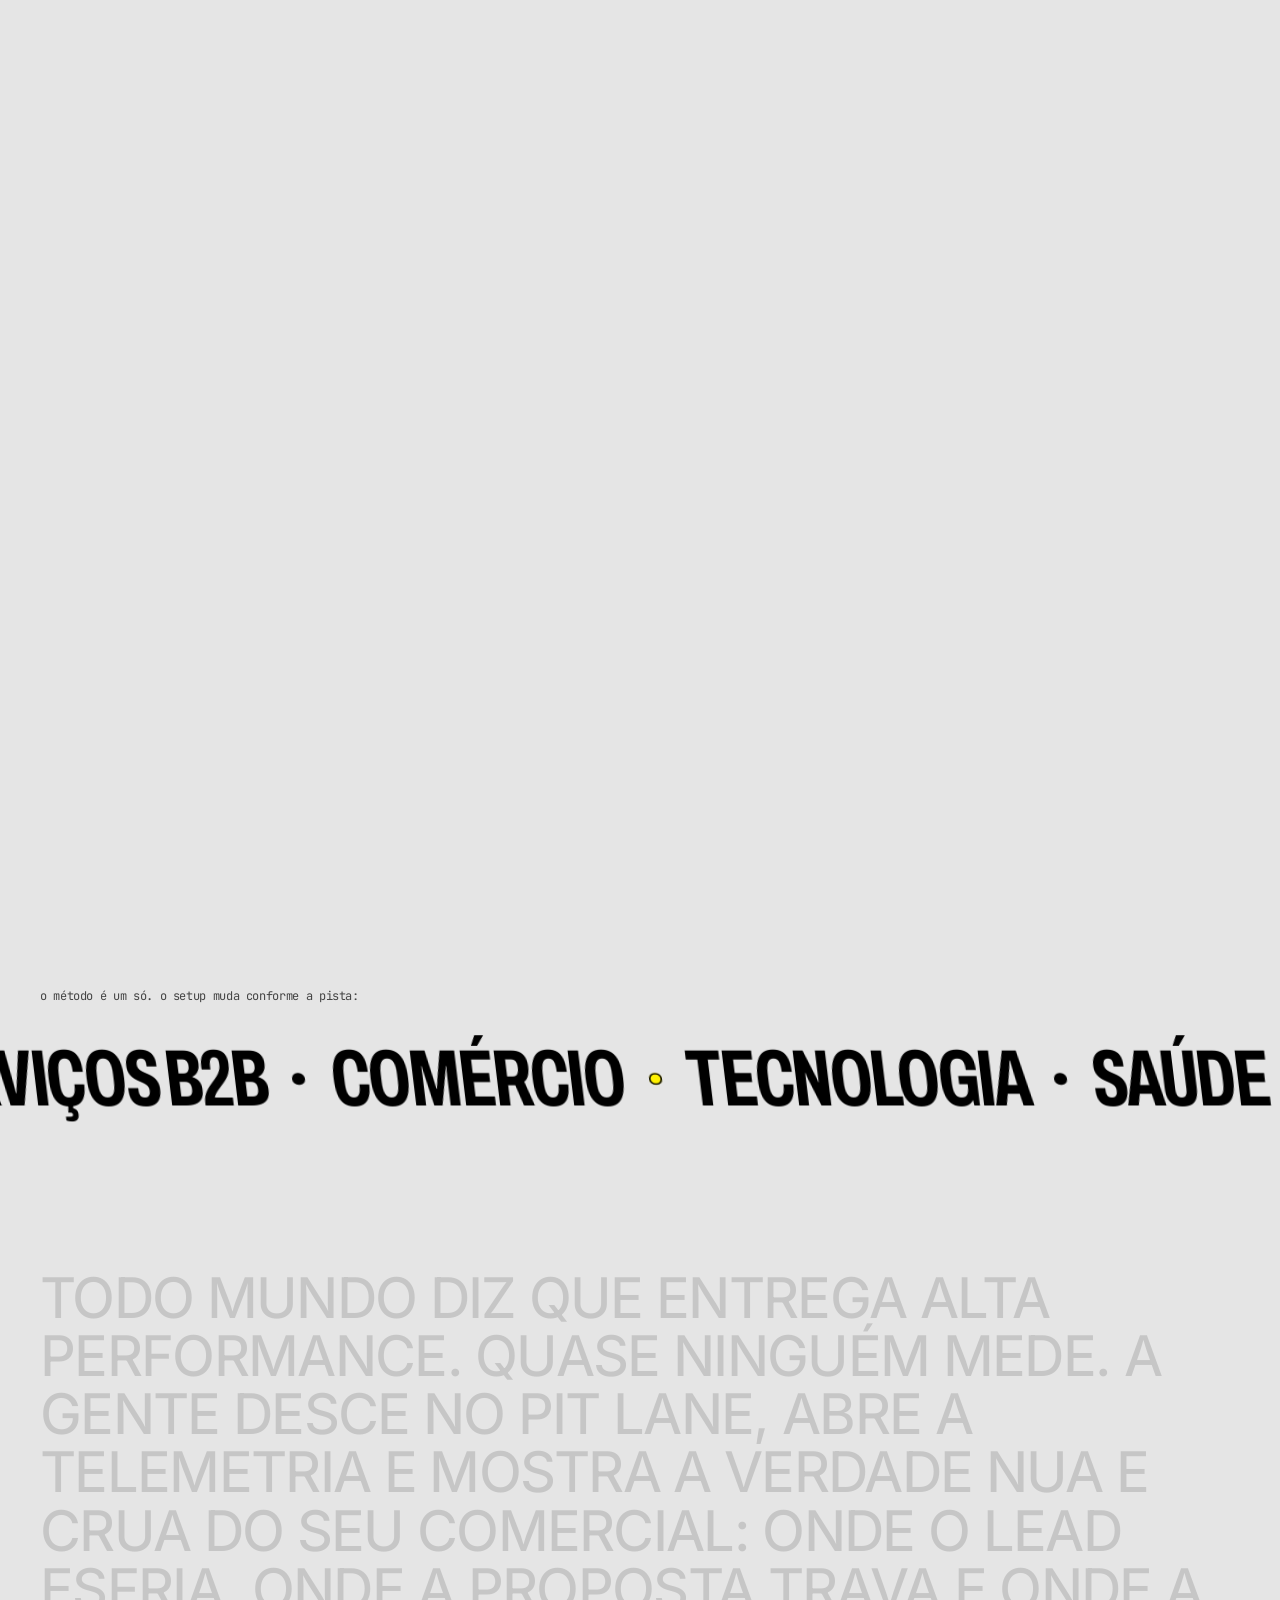
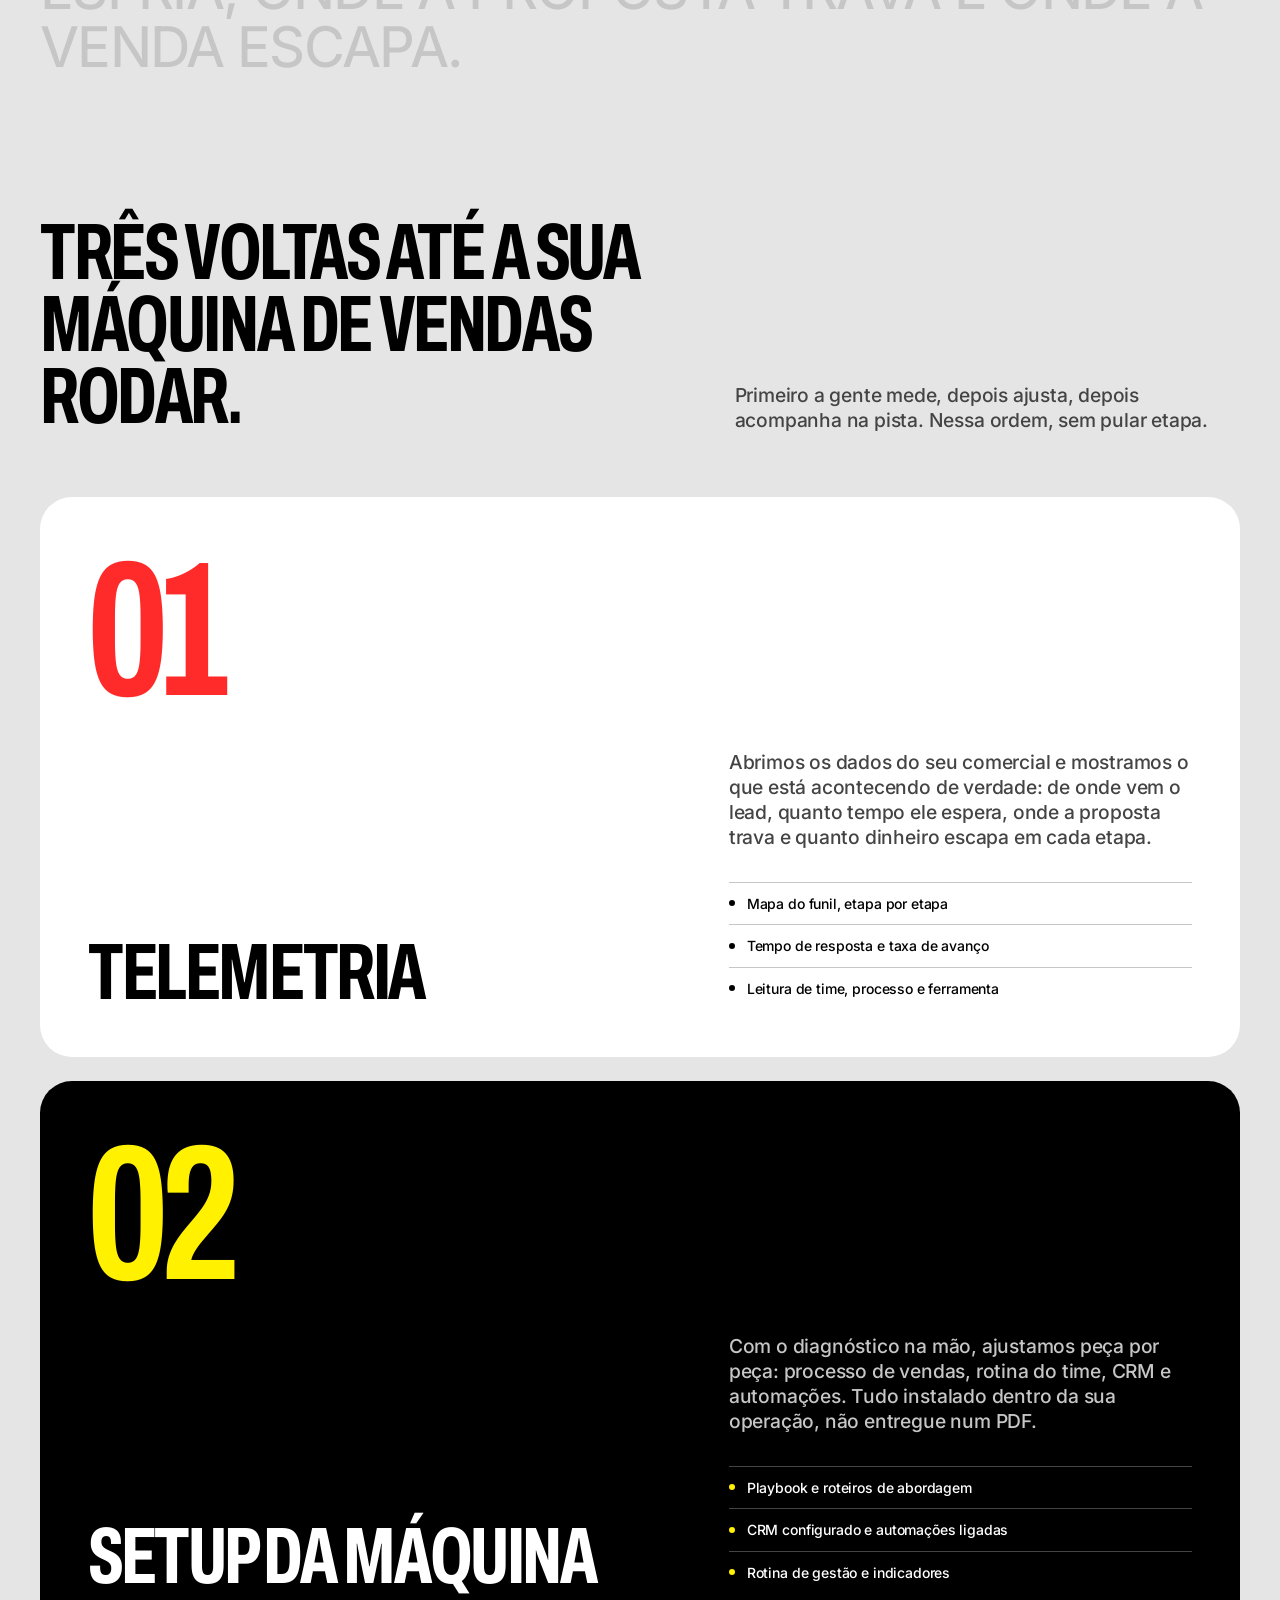
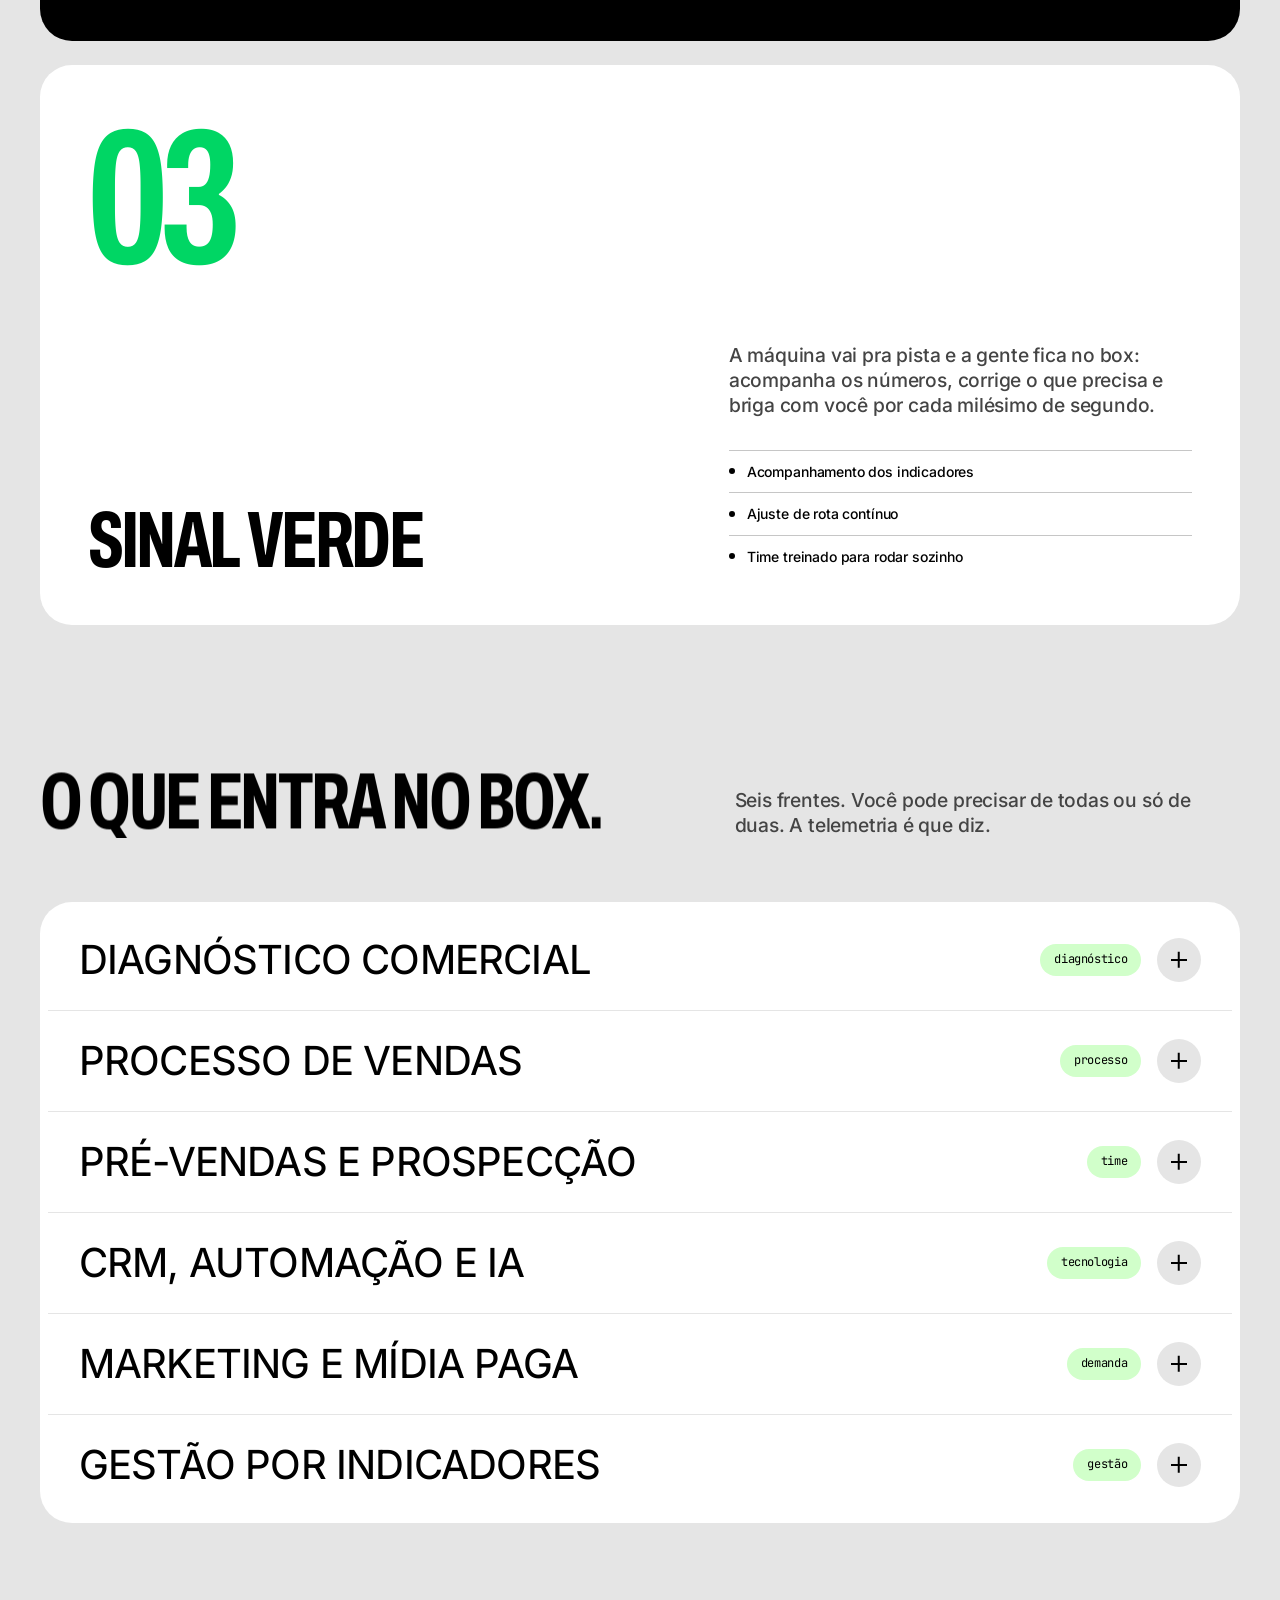
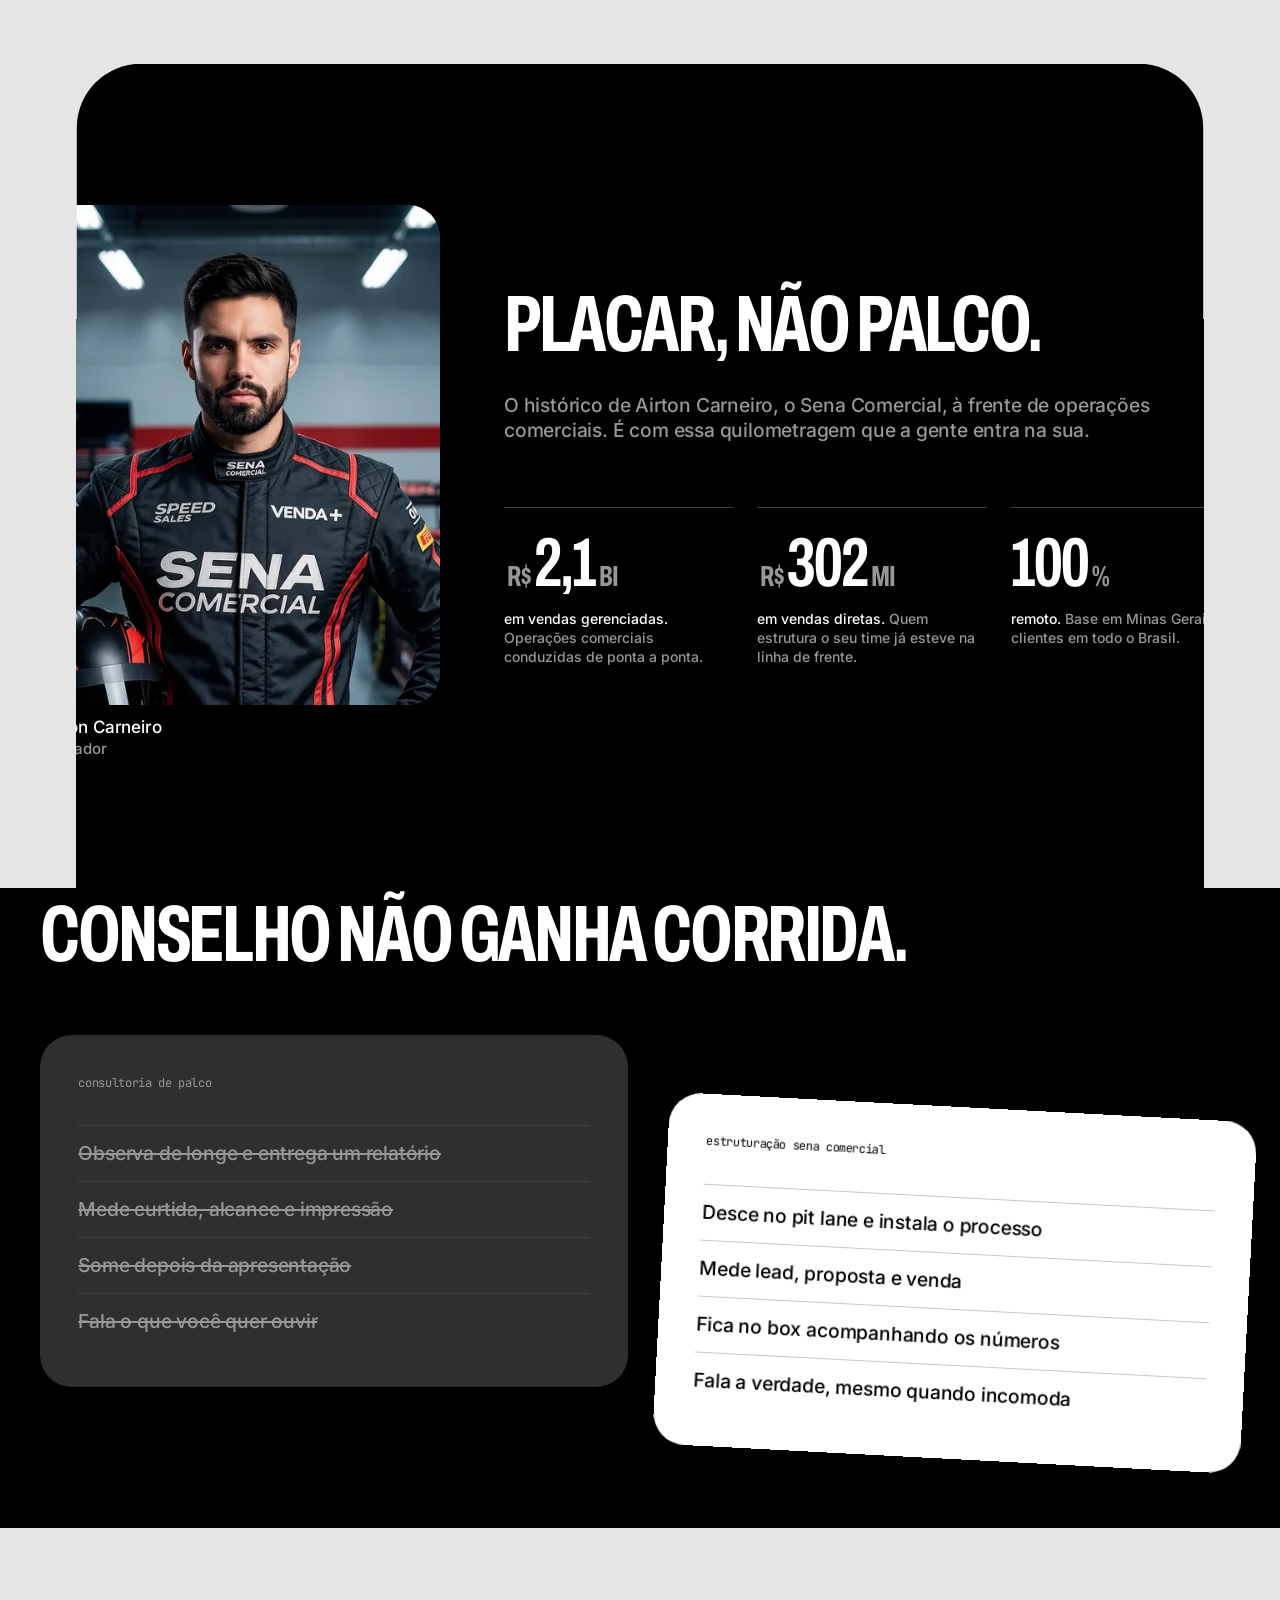
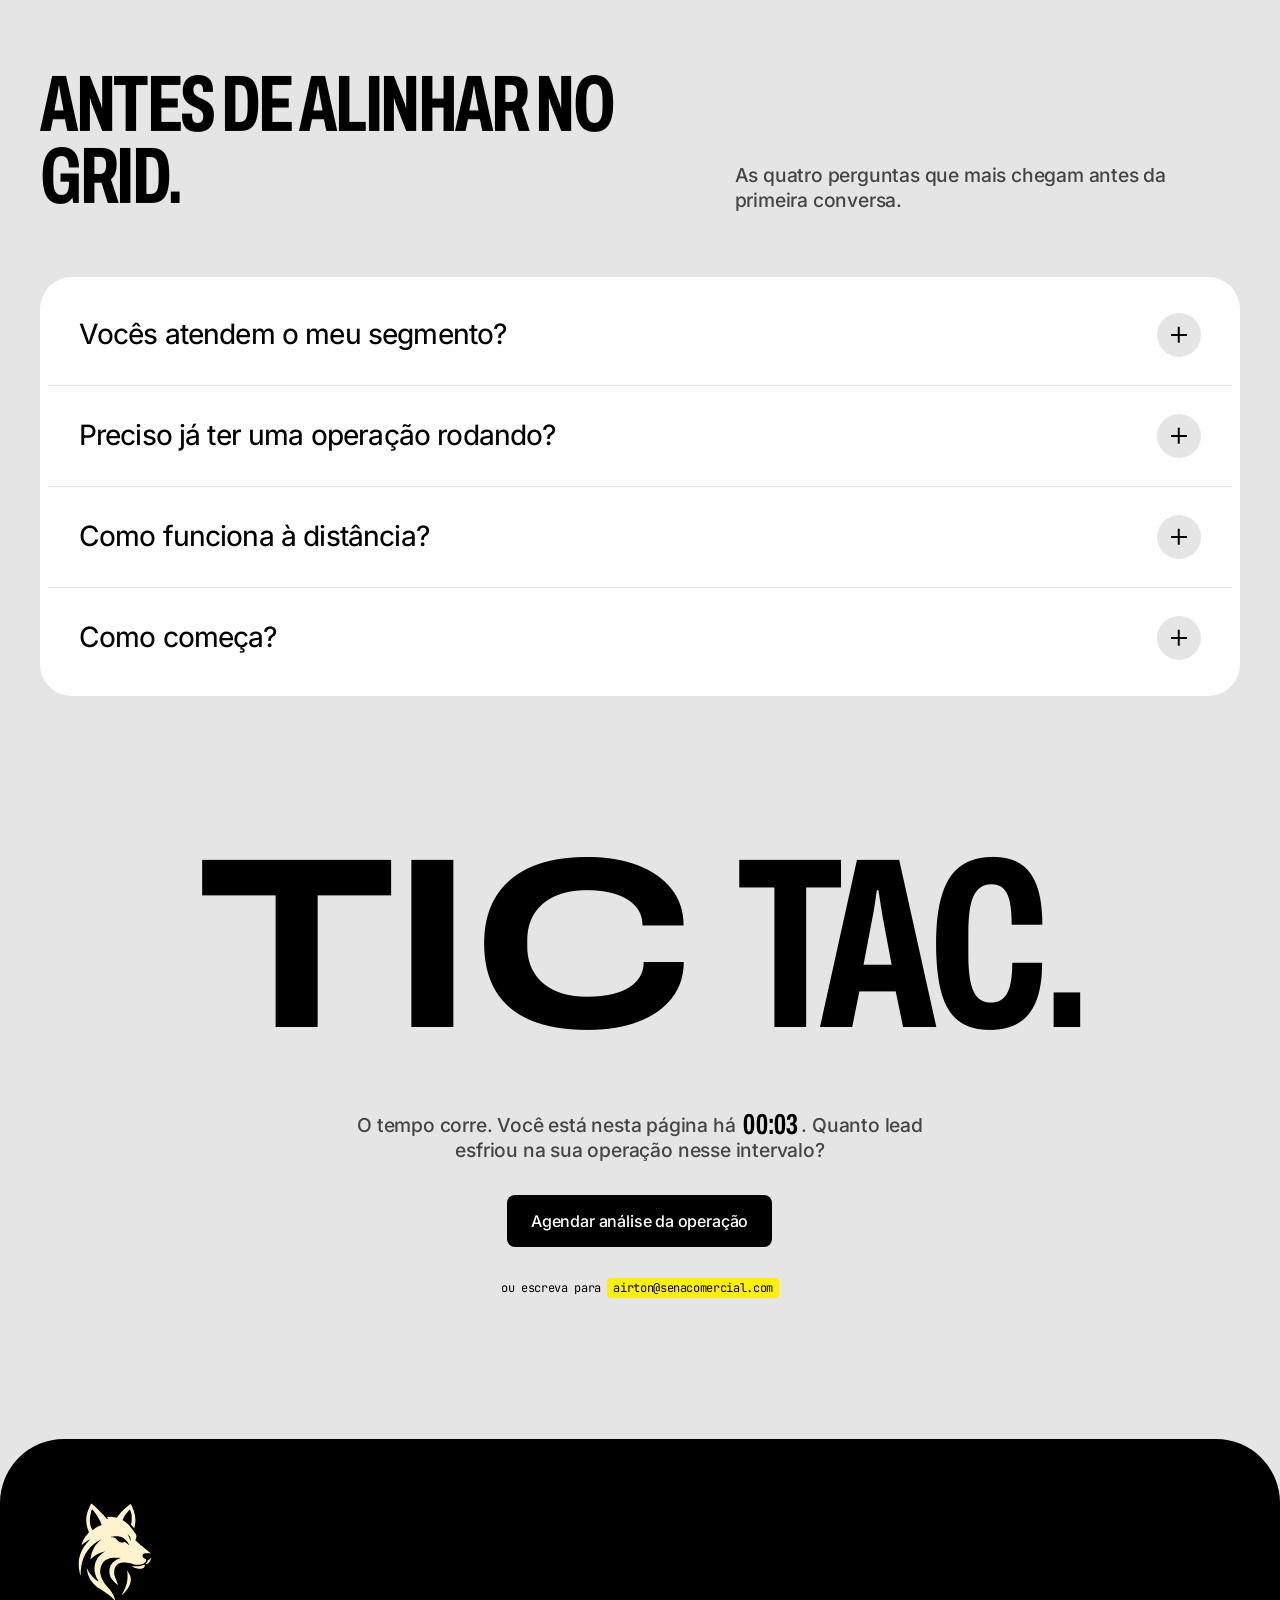
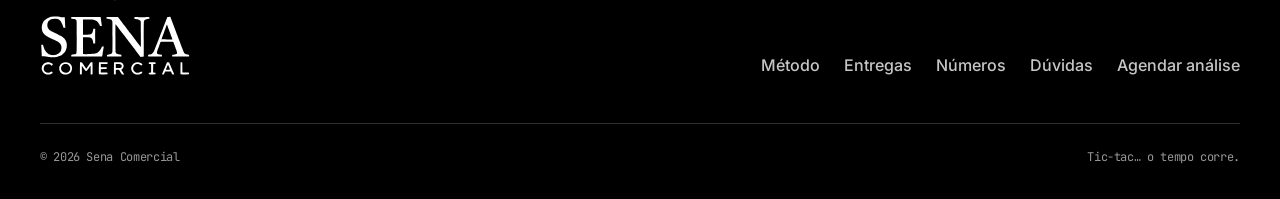
==== commit abcf0237: "números: o Sena Comercial no texto do histórico Co-Authored-By: Claude Opus 5.5 <noreply@anthropic.c" ====
--- a/index.html
+++ b/index.html
@@ -190,7 +190,7 @@
         </figure>
         <div class="numbers-copy">
           <h2 class="display display-lg">Placar, não palco.</h2>
-          <p class="lead">O histórico de Airton Carneiro, o Sena, à frente de operações comerciais. É com essa quilometragem que a gente entra na sua.</p>
+          <p class="lead">O histórico de Airton Carneiro, o Sena Comercial, à frente de operações comerciais. É com essa quilometragem que a gente entra na sua.</p>
         <dl class="stats">
           <div class="stat">
             <dt class="display stat-n"><small>R$</small><span data-count="2.1" data-dec="1">2,1</span><small>bi</small></dt>
--- a/assets/site.css
+++ b/assets/site.css
@@ -239,6 +239,9 @@
 .step-head { display: flex; flex-direction: column; justify-content: space-between; gap: 32px; }
 .step-num { font-size: clamp(96px, 15vw, 200px); color: var(--canvas); }
 .step-dark .step-num { color: var(--graphite); }
+.steps .step:nth-child(1) .step-num { color: var(--red); }
+.steps .step:nth-child(2) .step-num { color: var(--yellow); }
+.steps .step:nth-child(3) .step-num { color: var(--green); }
 .step-body { display: flex; flex-direction: column; justify-content: flex-end; gap: 32px; }
 .step-body p { font-size: clamp(17px, 1.5vw, 20px); line-height: 1.3; letter-spacing: -.01em; color: var(--slate); }
 .step-dark .step-body p { color: var(--ash); }
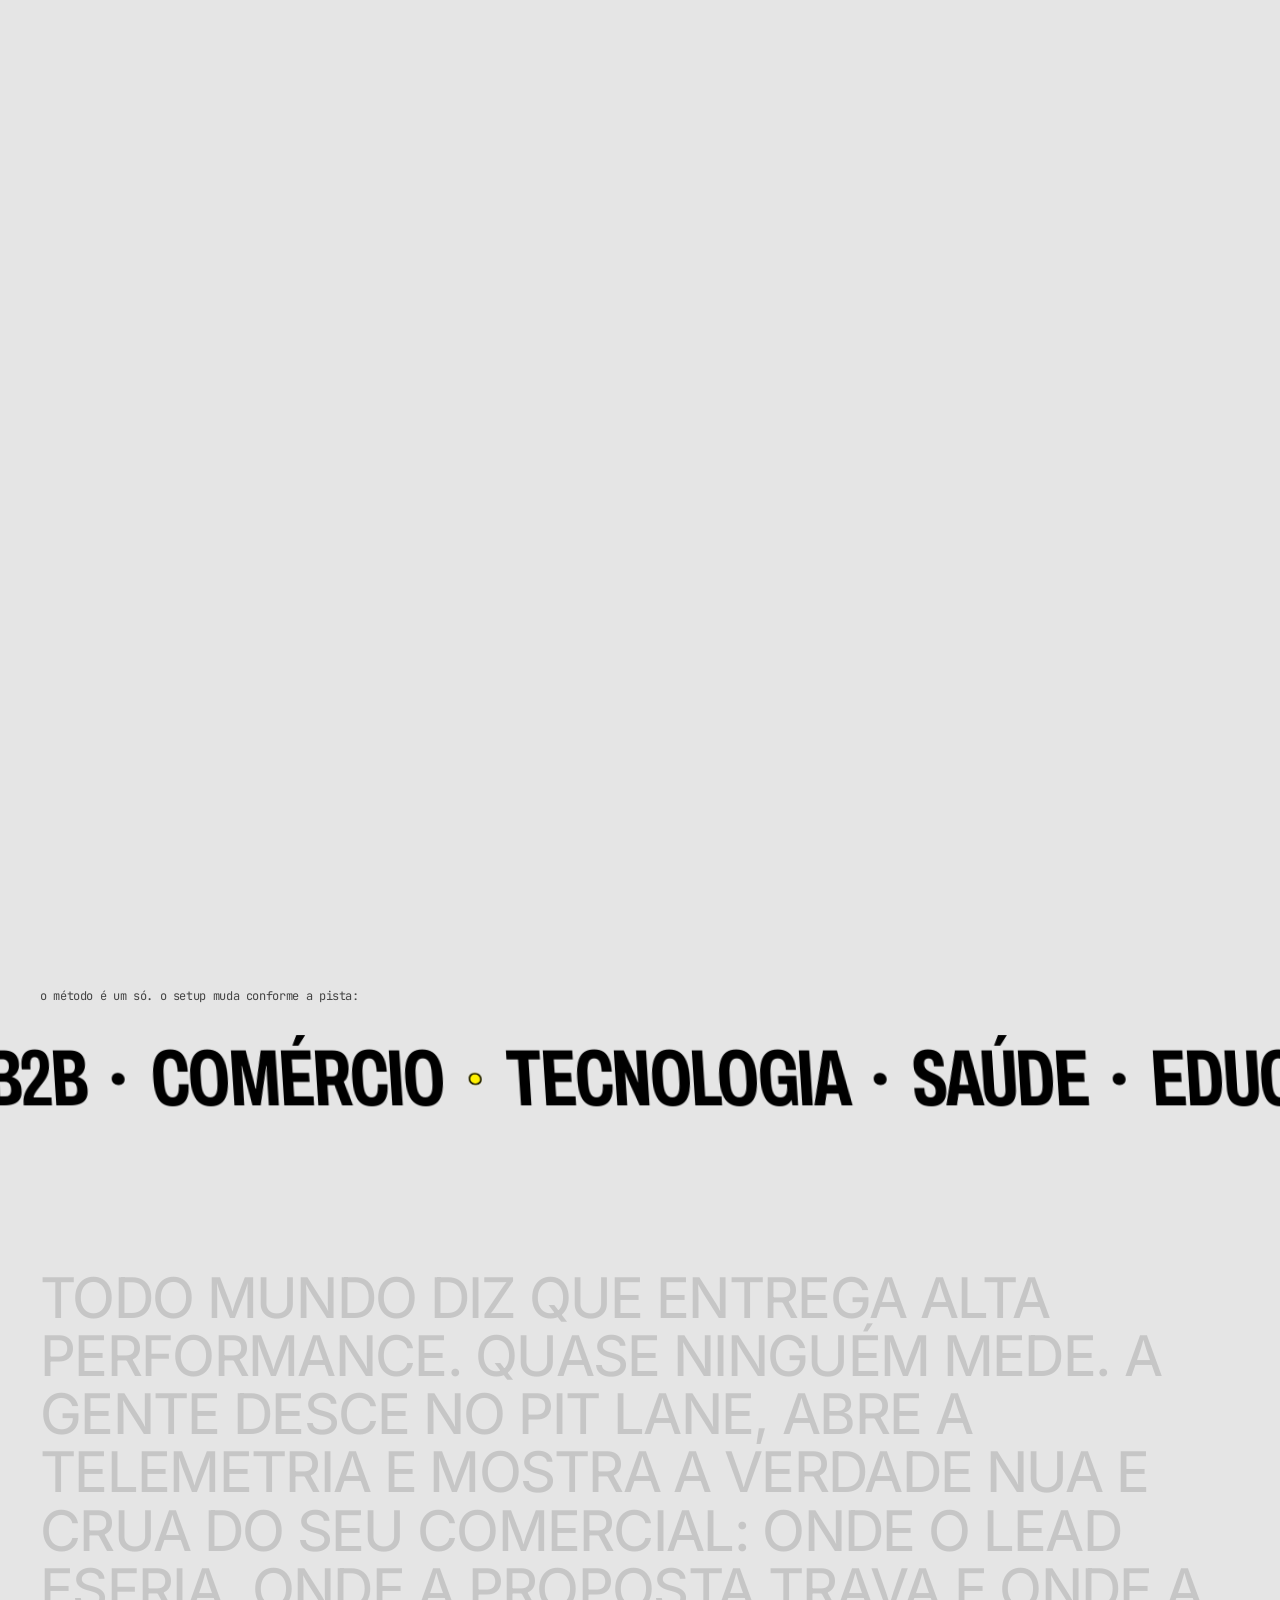
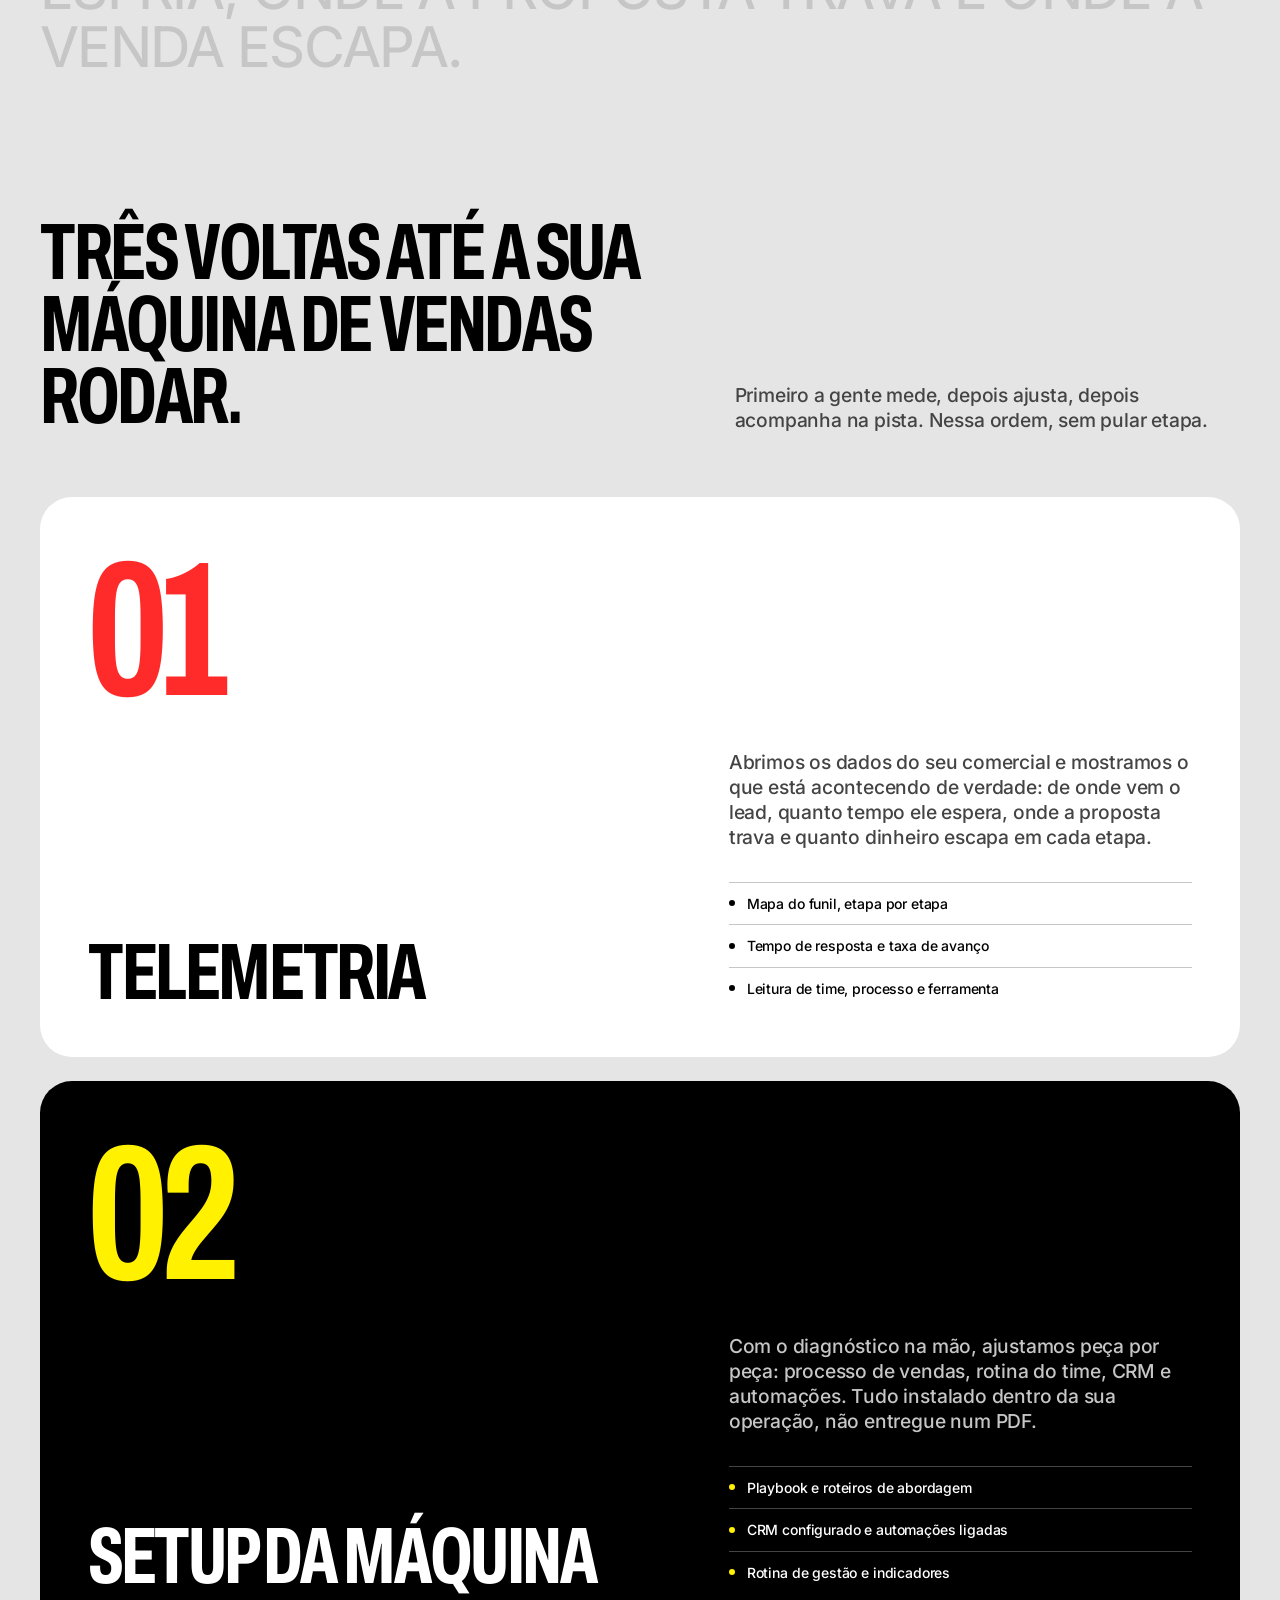
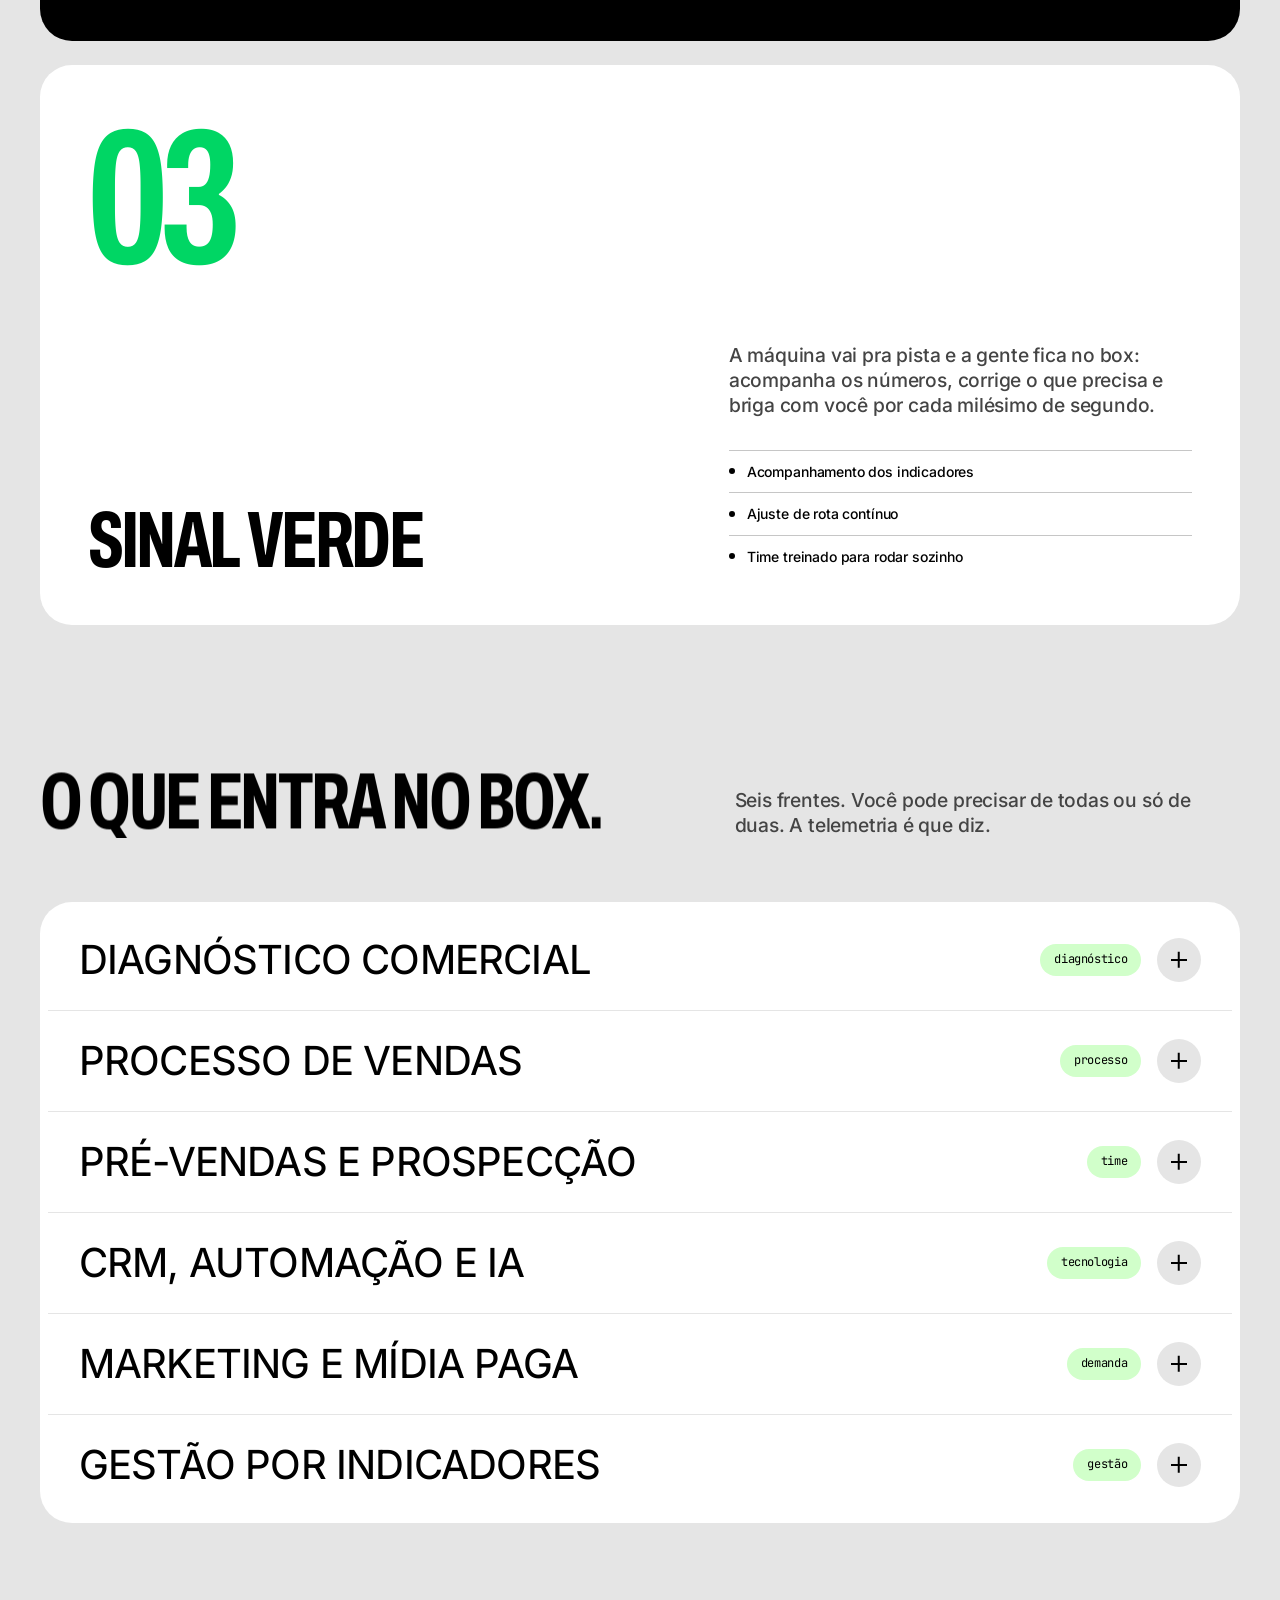
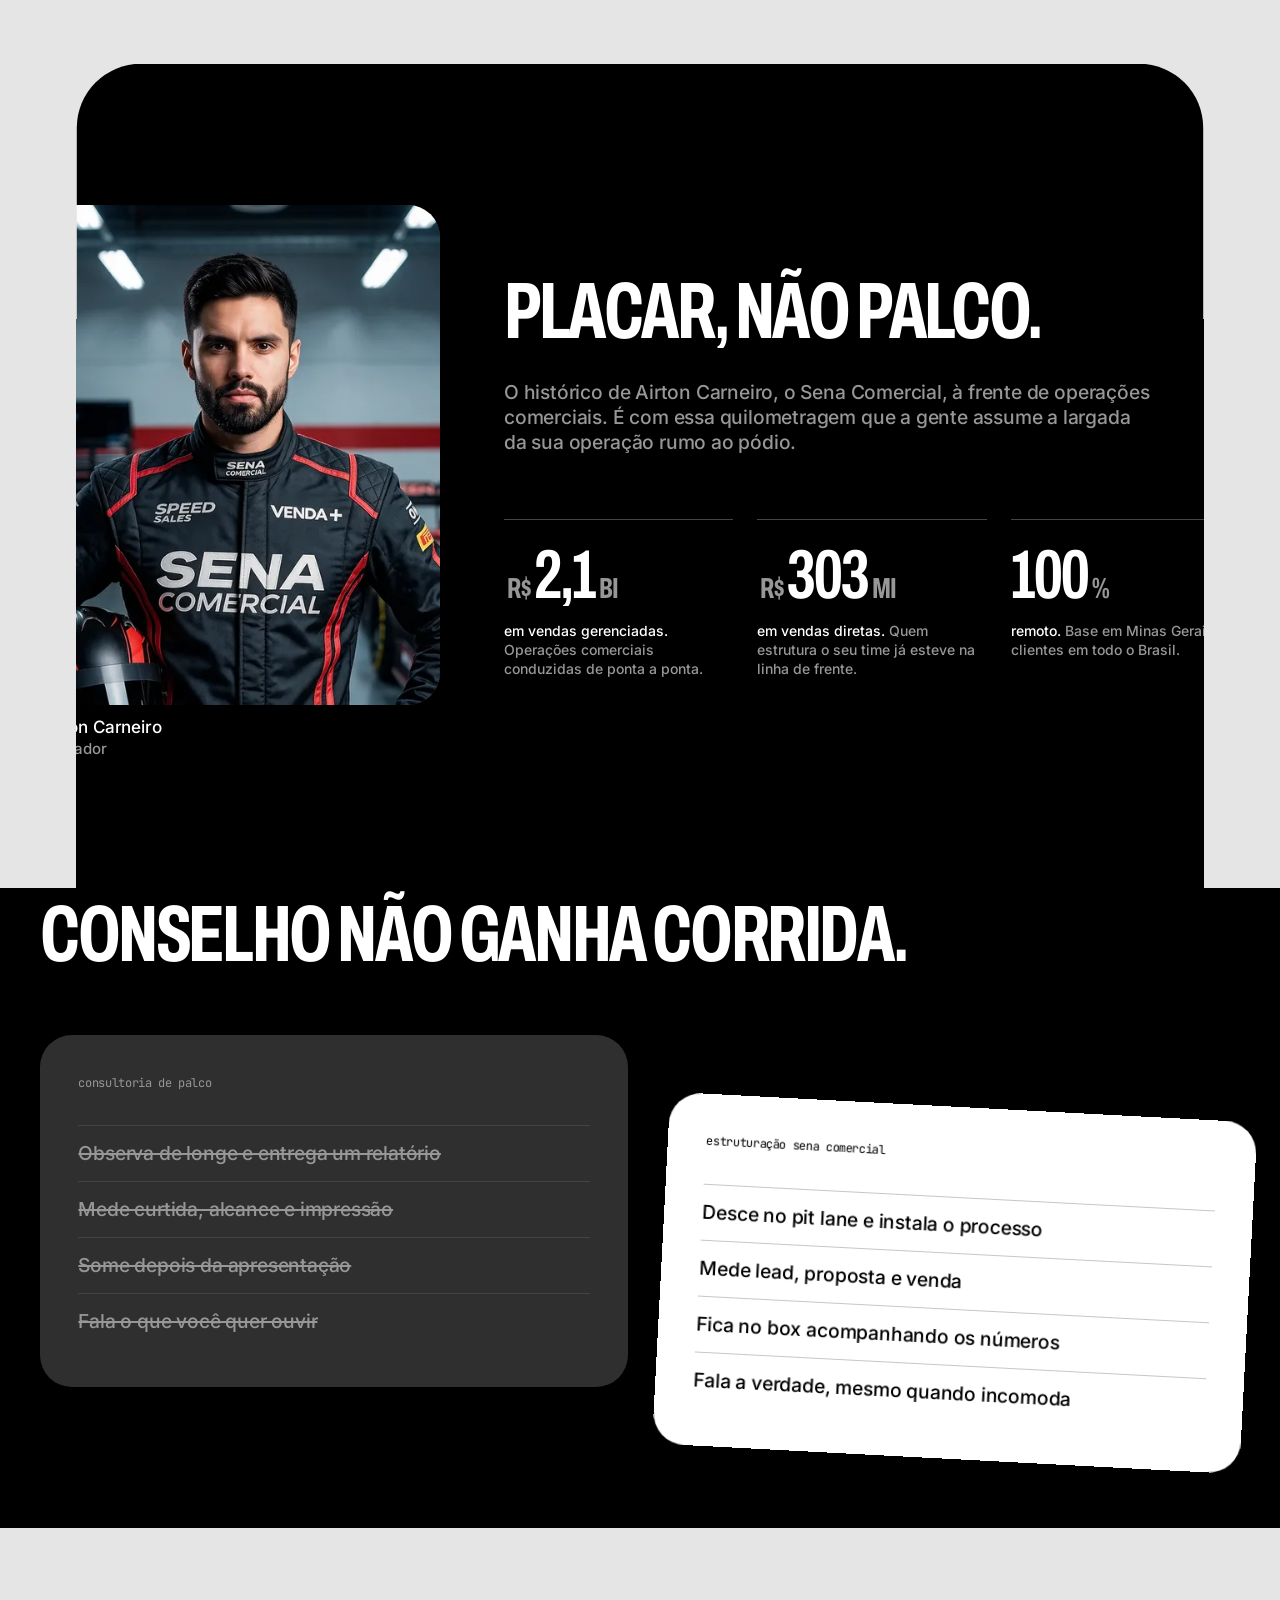
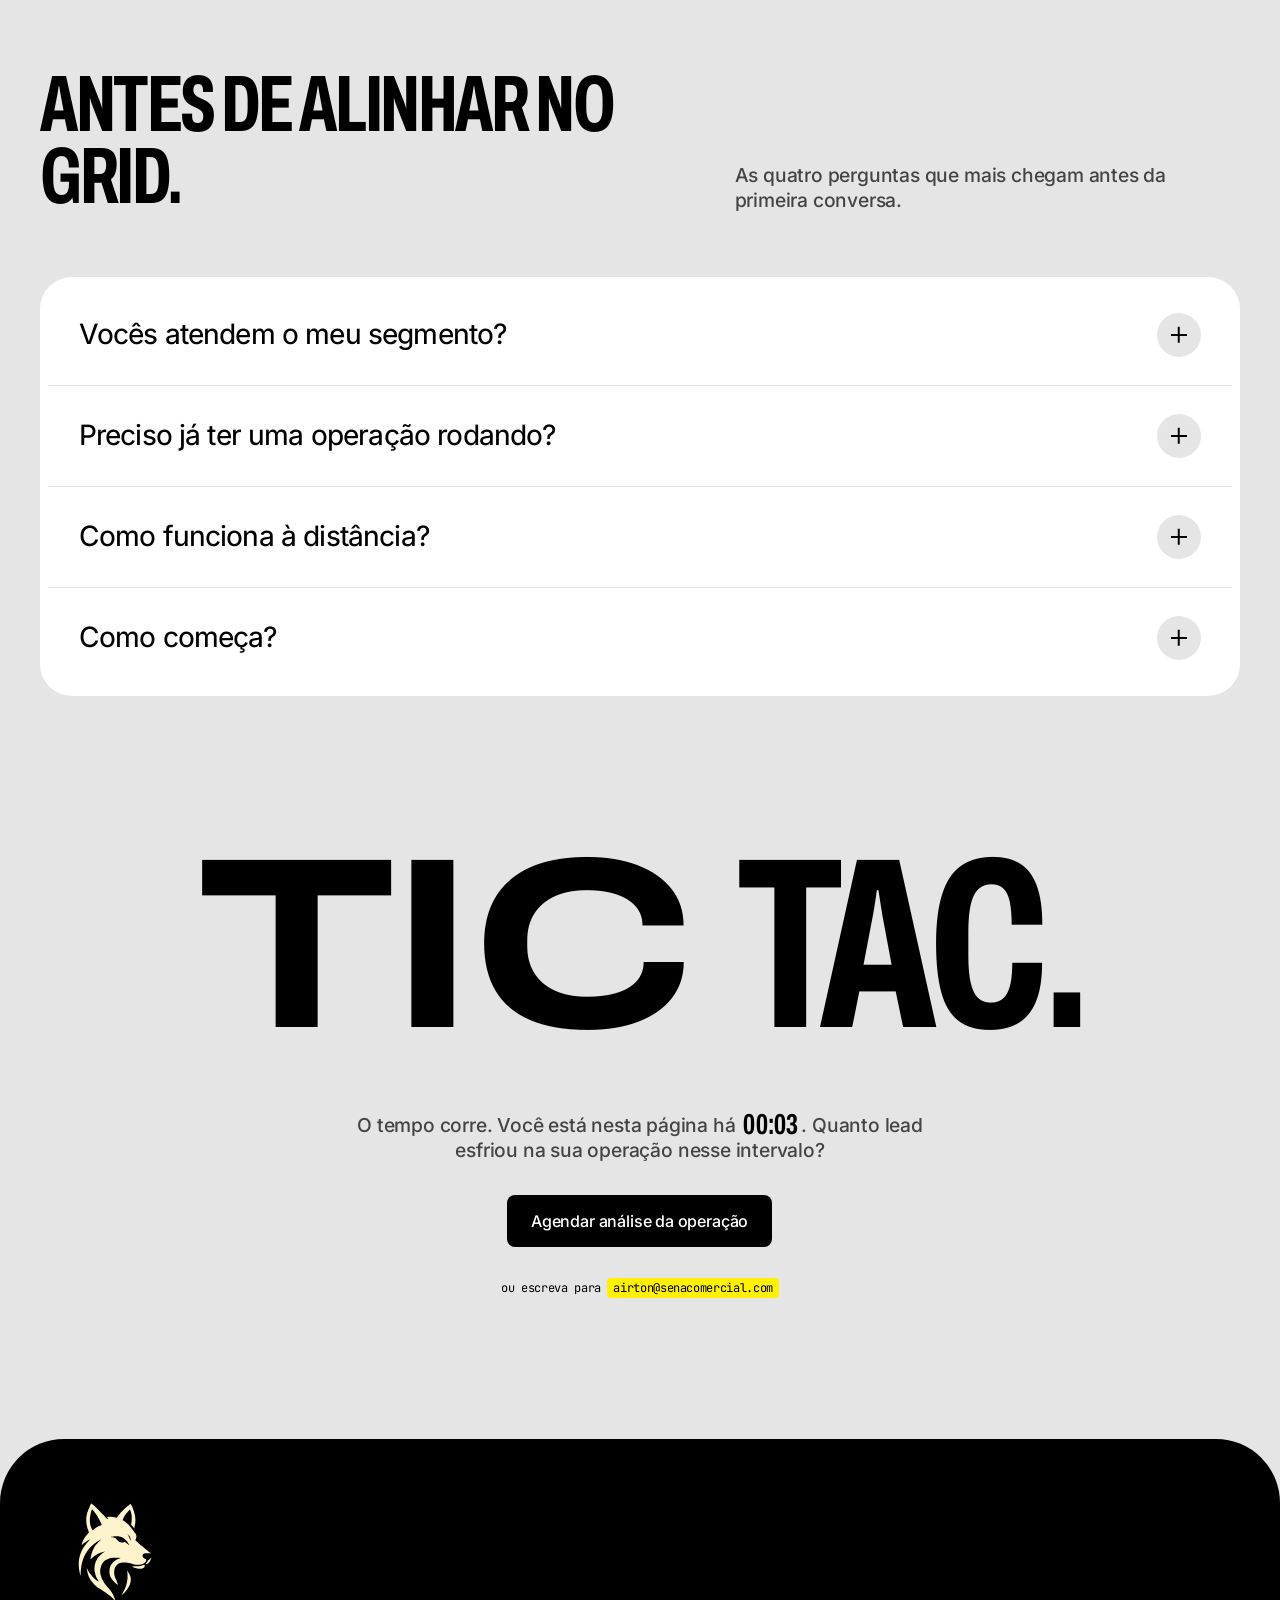
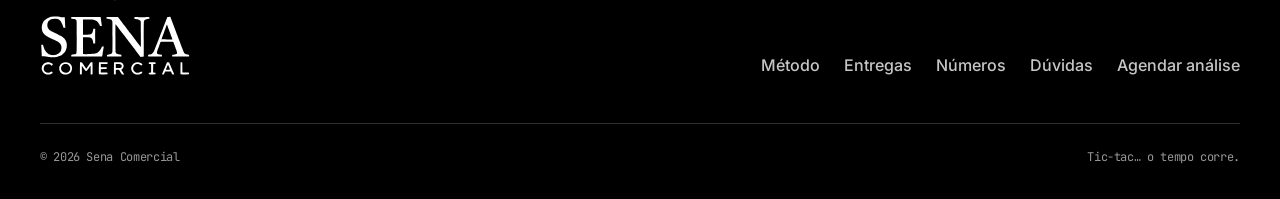
==== commit 0156f5c8: "números: largada rumo ao pódio no texto do histórico Co-Authored-By: Claude Opus 5.5 <noreply@anthro" ====
--- a/index.html
+++ b/index.html
@@ -190,7 +190,7 @@
         </figure>
         <div class="numbers-copy">
           <h2 class="display display-lg">Placar, não palco.</h2>
-          <p class="lead">O histórico de Airton Carneiro, o Sena Comercial, à frente de operações comerciais. É com essa quilometragem que a gente entra na sua.</p>
+          <p class="lead">O histórico de Airton Carneiro, o Sena Comercial, à frente de operações comerciais. É com essa quilometragem que a gente assume a largada da sua operação rumo ao pódio.</p>
         <dl class="stats">
           <div class="stat">
             <dt class="display stat-n"><small>R$</small><span data-count="2.1" data-dec="1">2,1</span><small>bi</small></dt>
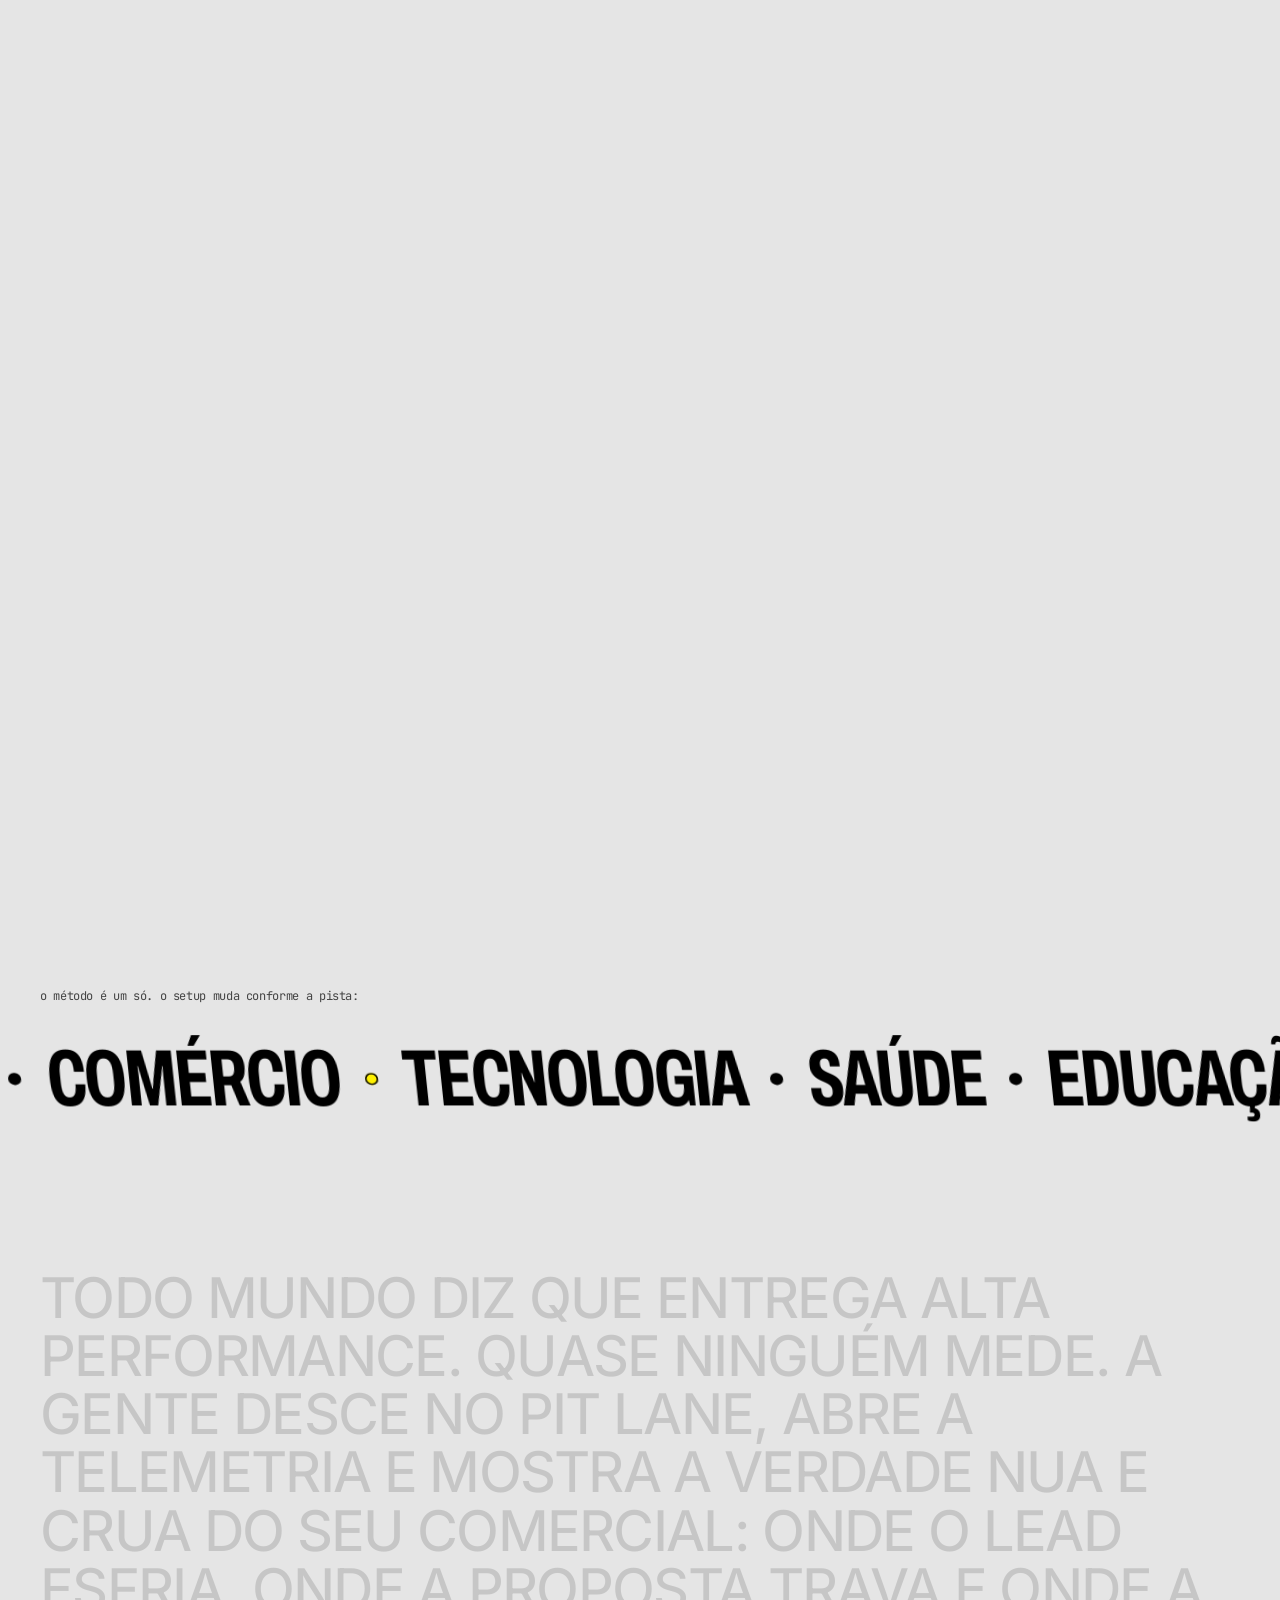
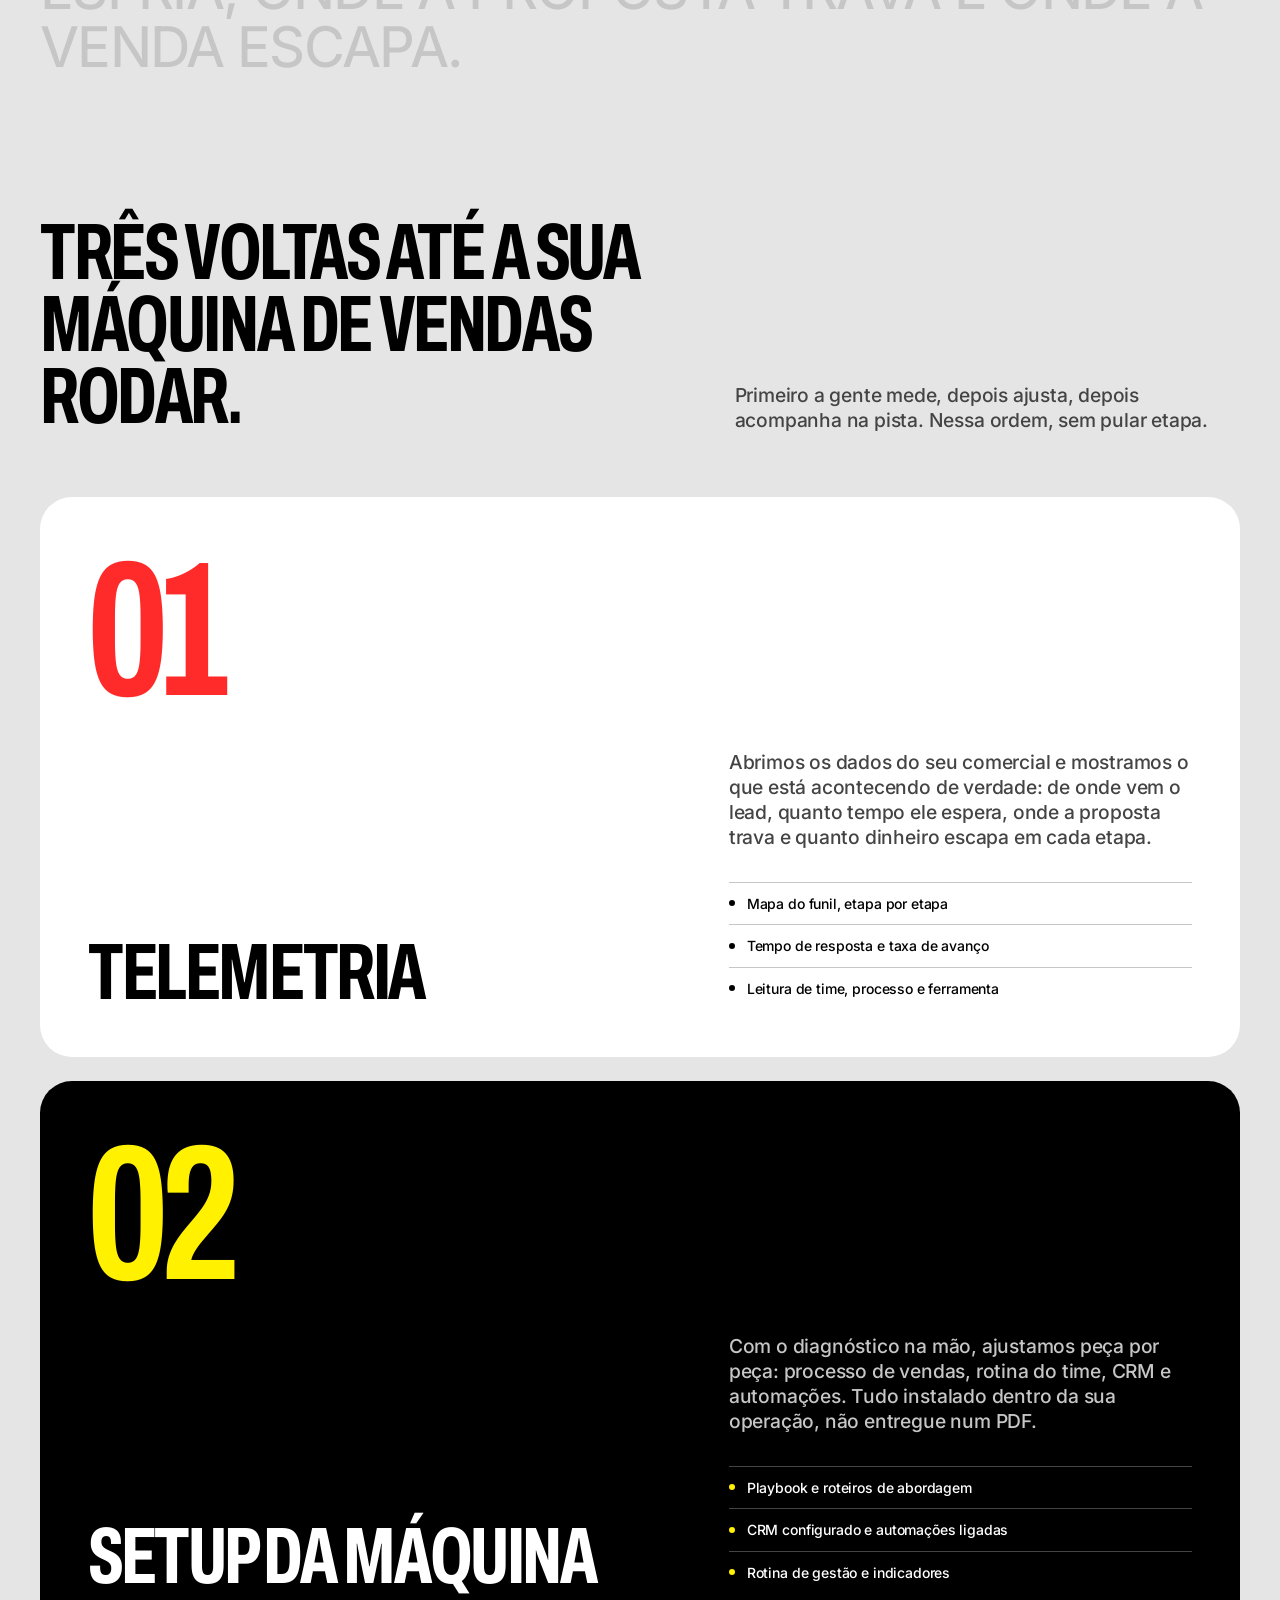
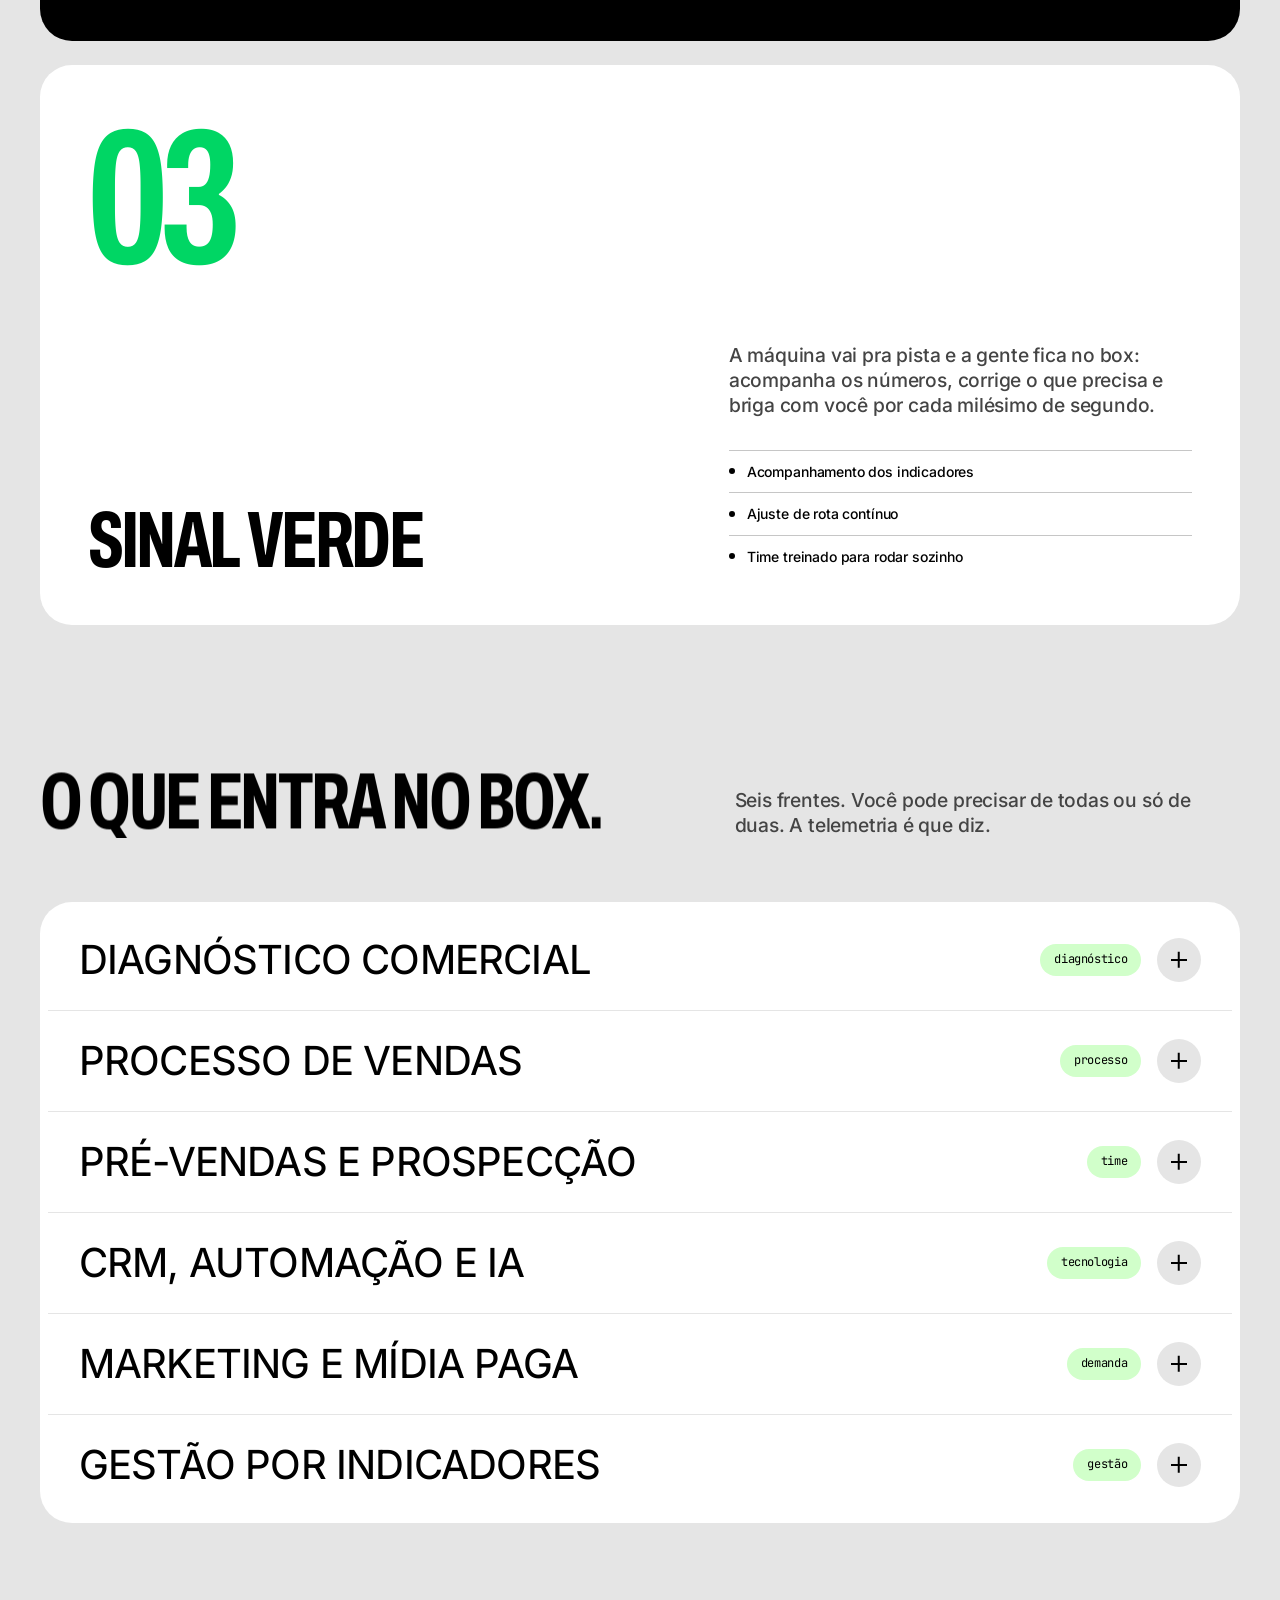
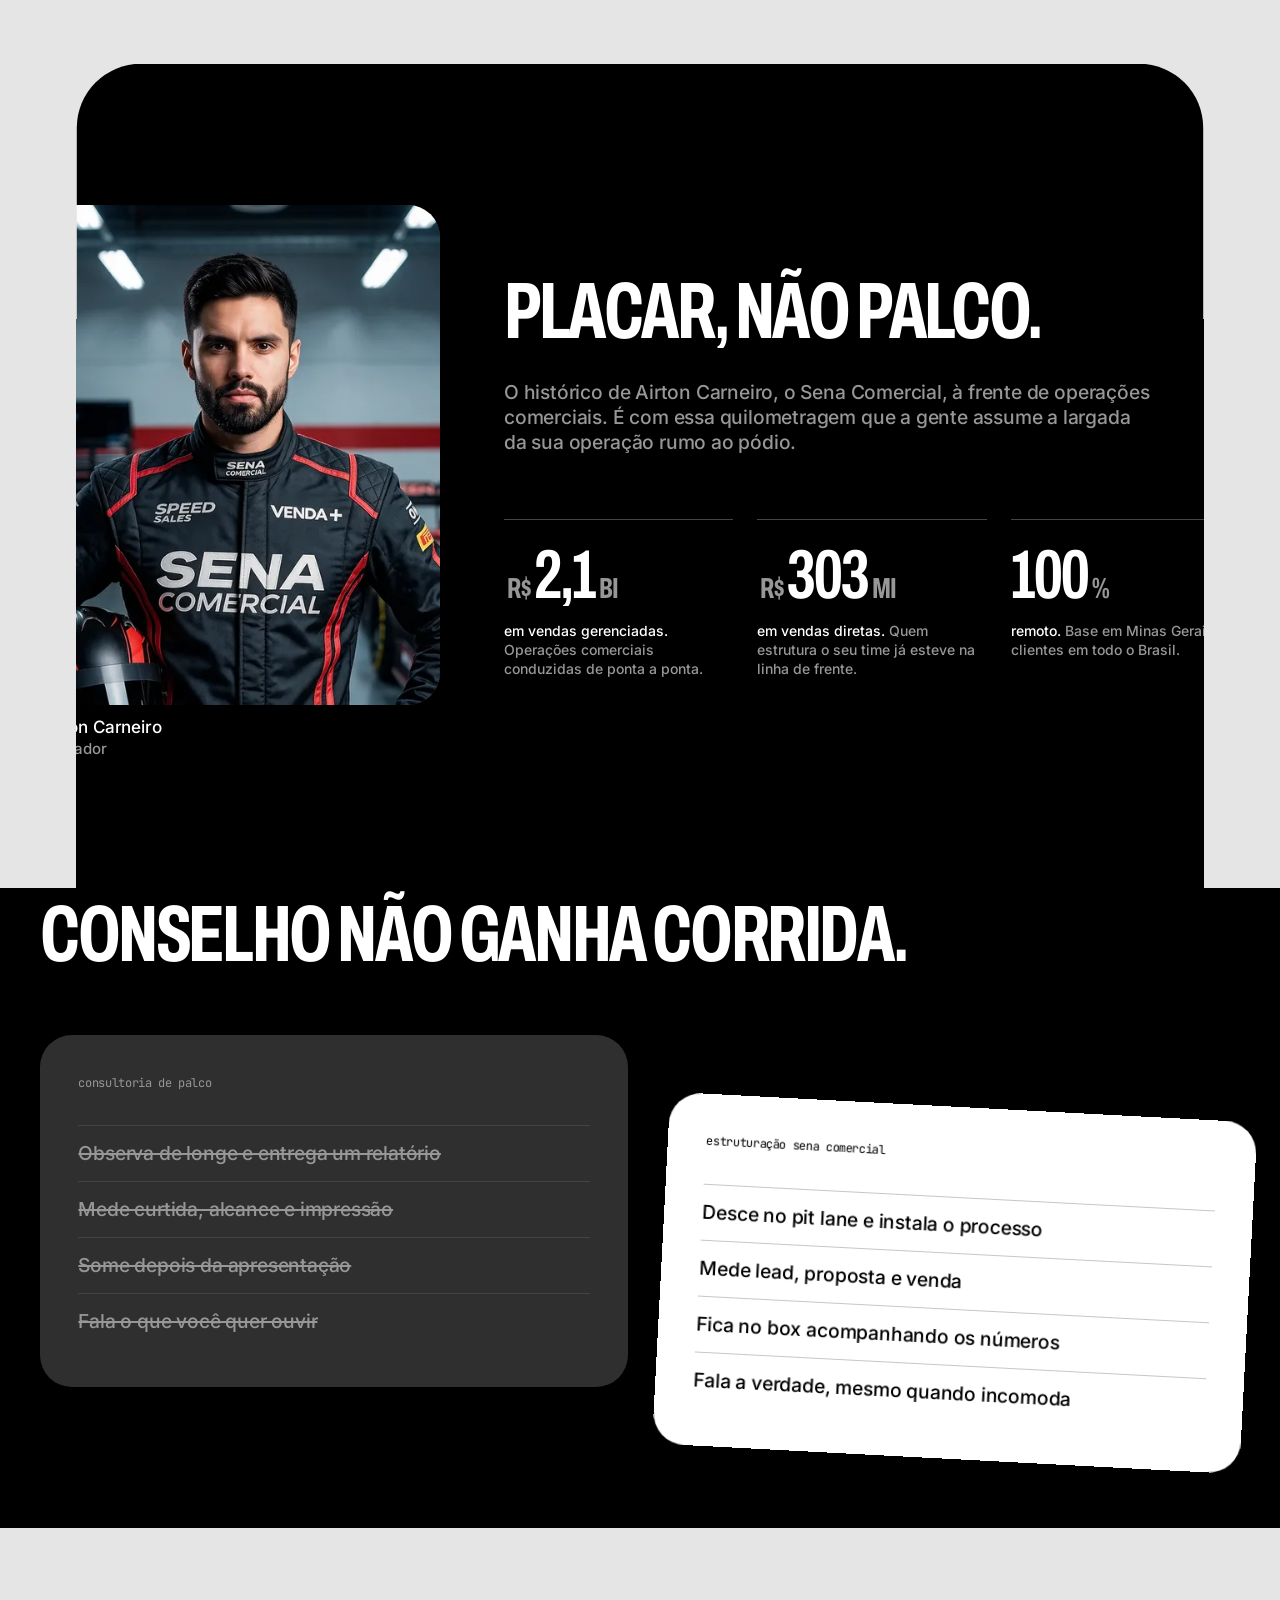
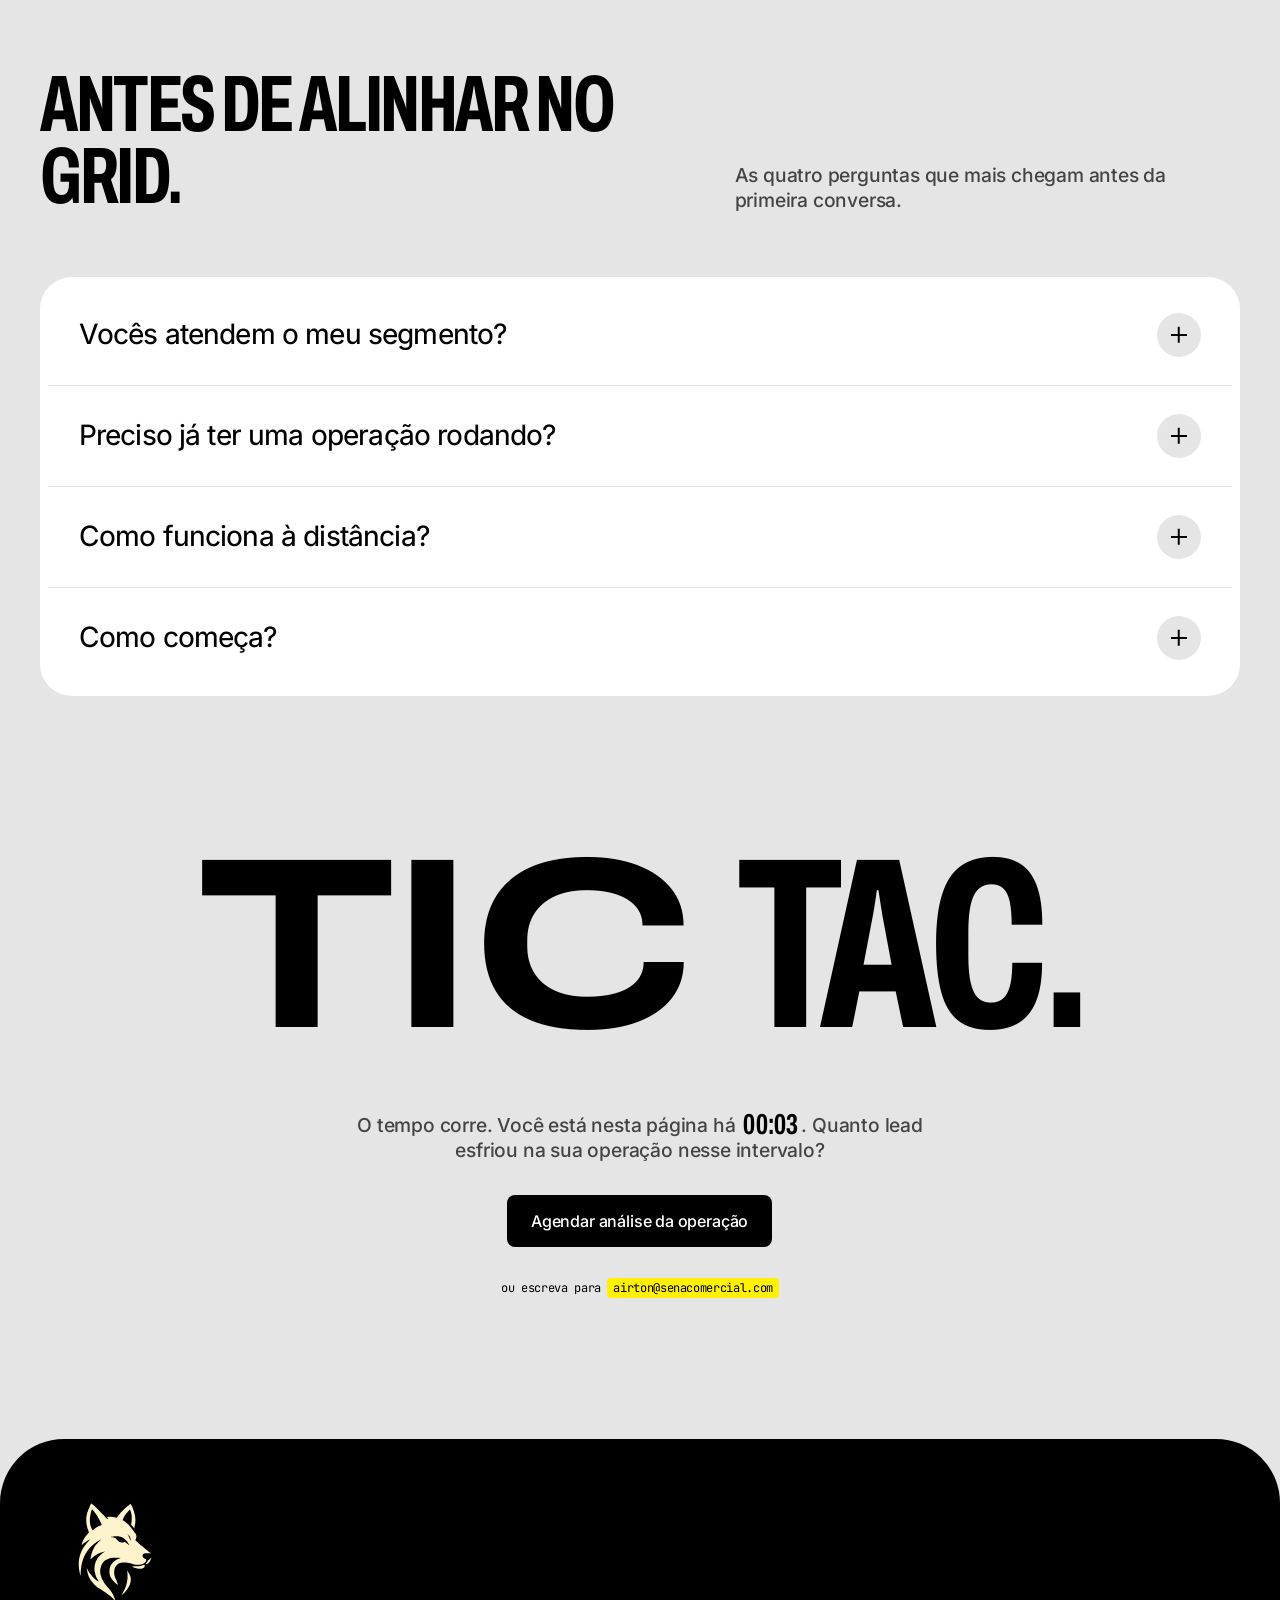
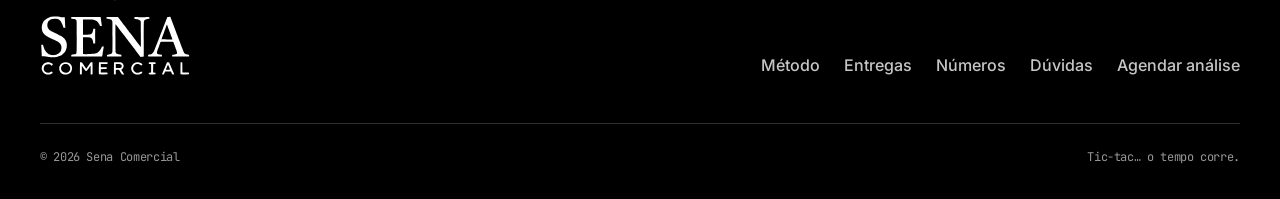
==== commit d3495a20: "prévia de link: frase centralizada para não cortar no whatsapp Co-Authored-By: Claude Opus 5.5 <nore" ====
--- a/index.html
+++ b/index.html
@@ -12,7 +12,10 @@
 <meta property="og:url" content="https://senacomercial.com/">
 <meta property="og:title" content="Sena Comercial — venda se ganha no milésimo de segundo">
 <meta property="og:description" content="Estruturação comercial com rigor de escuderia: telemetria, setup da máquina e sinal verde.">
-<meta property="og:image" content="https://senacomercial.com/assets/img/og.png">
+<meta property="og:image" content="https://senacomercial.com/assets/img/og-v2.png">
+<meta property="og:image:width" content="1200">
+<meta property="og:image:height" content="630">
+<meta property="og:image:alt" content="Venda se ganha no milésimo de segundo.">
 <meta name="twitter:card" content="summary_large_image">
 <link rel="icon" href="/favicon.svg" type="image/svg+xml">
 <link rel="preload" href="/assets/fonts/archivo.woff2" as="font" type="font/woff2" crossorigin>
